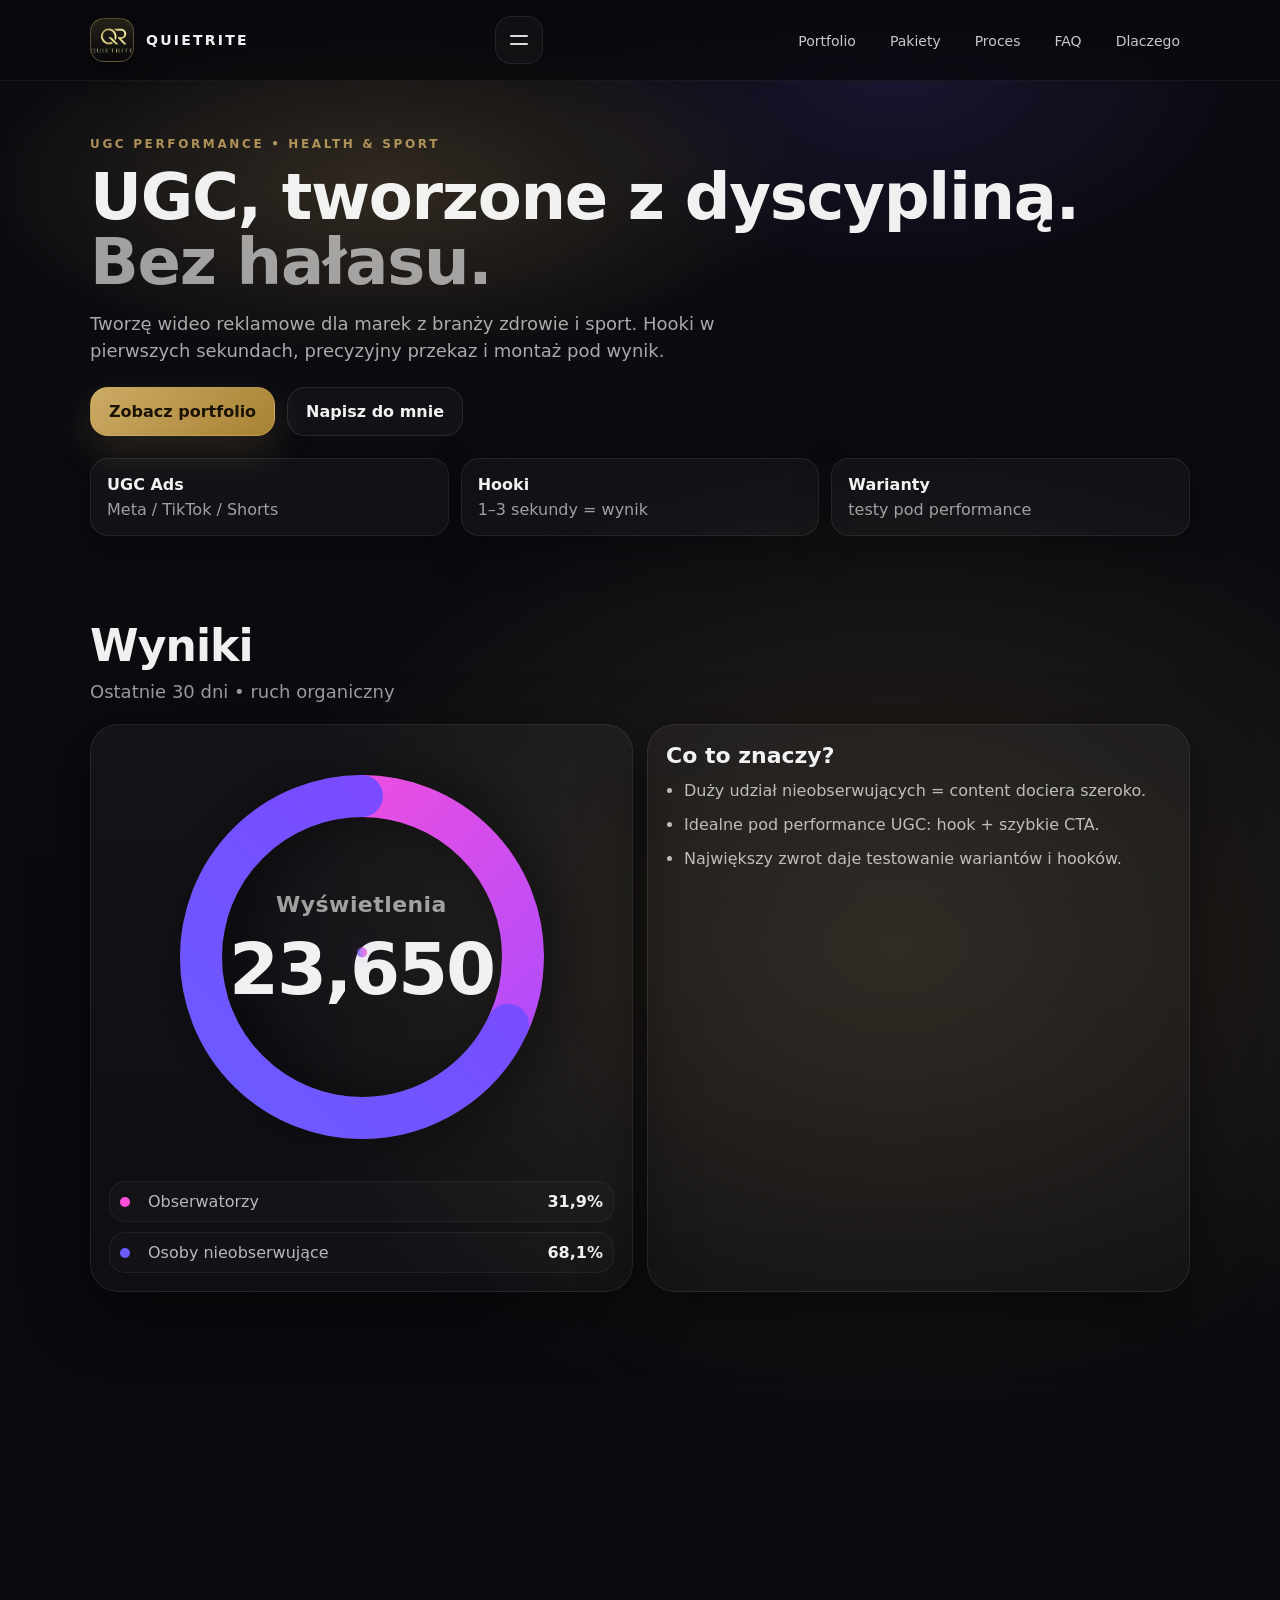
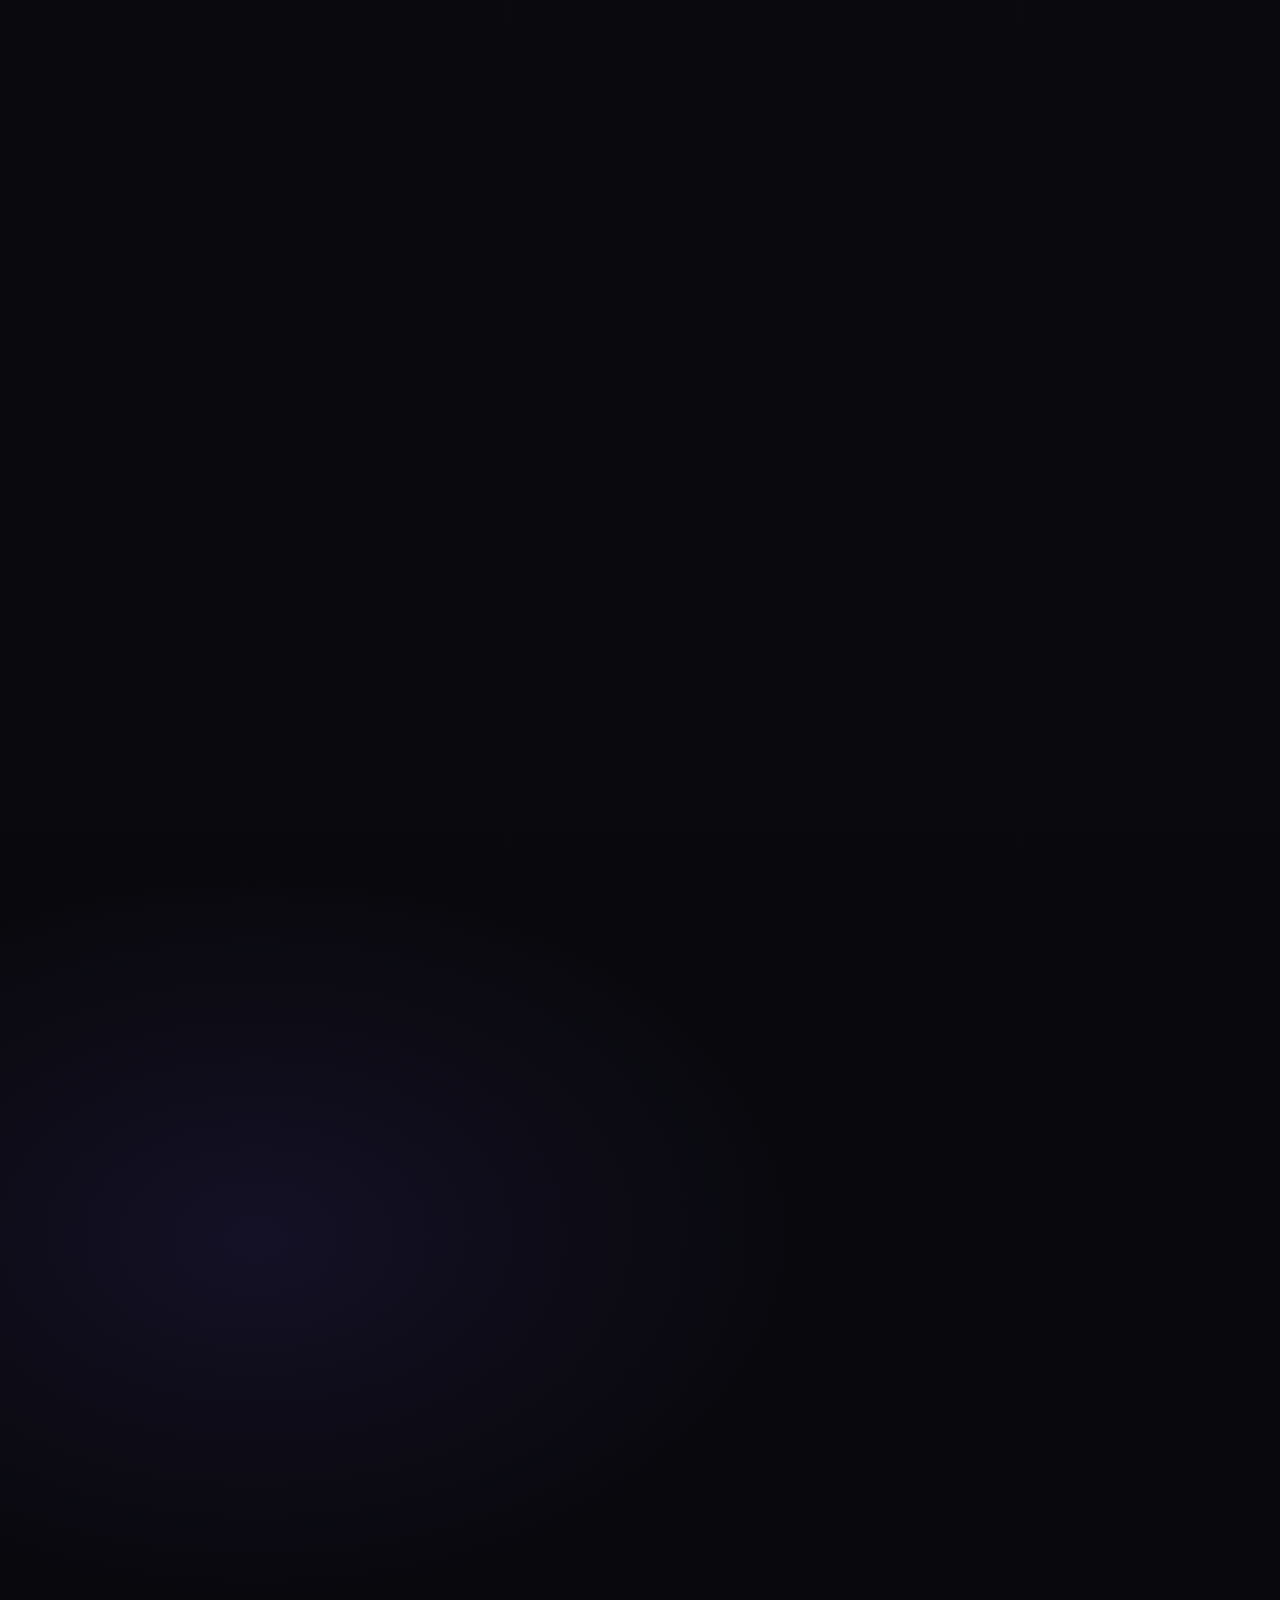
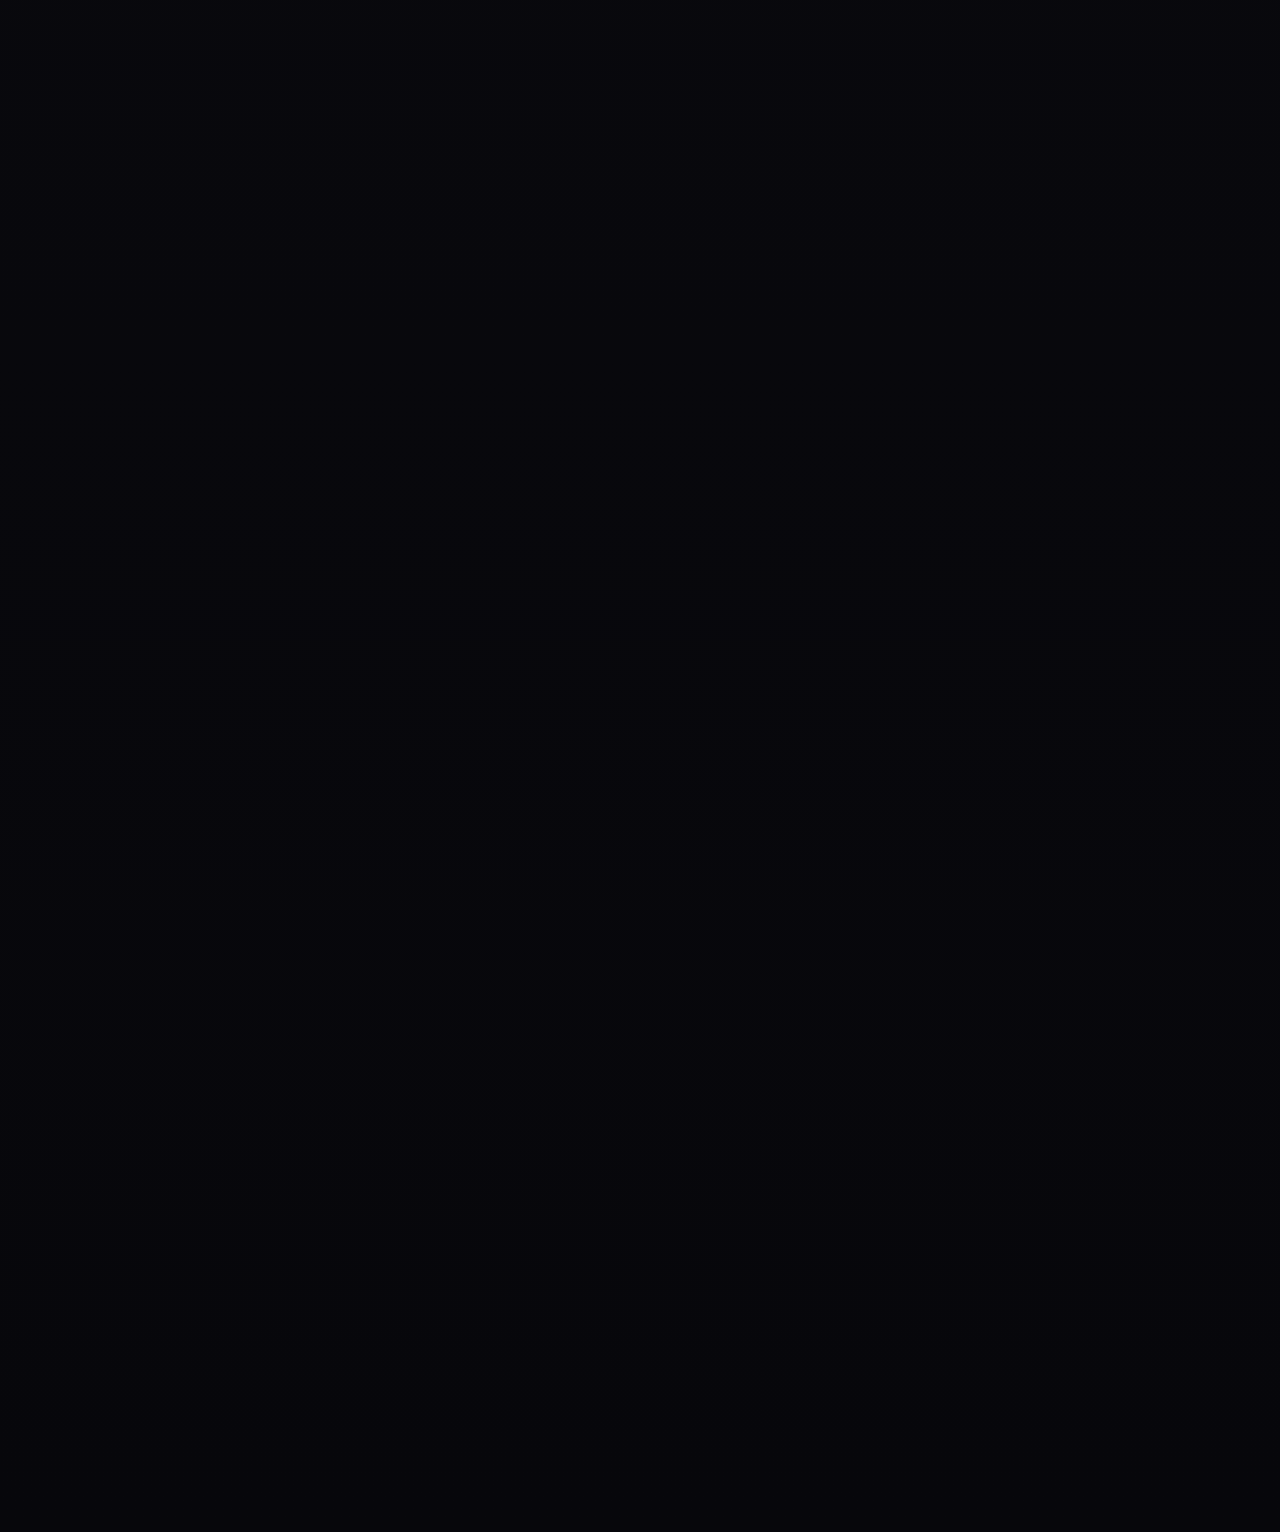
==== index.html @ 24d3080f "index.html" ====
<!doctype html>
<html lang="pl">
<head>
  <meta charset="utf-8" />

  <!-- CSP (meta) -->
  <meta http-equiv="Content-Security-Policy" content="default-src 'self'; base-uri 'self'; object-src 'none'; frame-ancestors 'none'; form-action 'self' https://formspree.io; img-src 'self' data:; style-src 'self'; script-src 'self' 'unsafe-inline'; font-src 'self'; connect-src 'self' https://formspree.io; manifest-src 'self'; upgrade-insecure-requests;">

  <meta name="referrer" content="strict-origin-when-cross-origin">
  <meta name="viewport" content="width=device-width, initial-scale=1, viewport-fit=cover" />
  <meta name="robots" content="index,follow,max-image-preview:large" />
  <meta name="color-scheme" content="dark light" />

  <title>Quietrite — UGC Ads dla marek Health &amp; Sport</title>
  <meta name="description" content="Tworzę skuteczne UGC dla marek health &amp; sport. Meta, TikTok, Shorts. Mocne hooki, testy wariantów i montaż pod performance.">
  <meta name="theme-color" content="#0B0B10" />

  <link rel="canonical" href="https://quietrite.pl/" />

  <!-- Icons -->
  <link rel="icon" href="favicon.ico" sizes="any" />
  <link rel="icon" type="image/png" sizes="32x32" href="favicon-32.png" />
  <link rel="icon" type="image/png" sizes="16x16" href="favicon-16.png" />
  <link rel="apple-touch-icon" href="apple-touch-icon.png" />

  <!-- PWA -->
  <link rel="manifest" href="manifest.webmanifest" />

  <!-- Open Graph / Social -->
  <meta property="og:site_name" content="QUIETRITE" />
  <meta property="og:type" content="website" />
  <meta property="og:url" content="https://quietrite.pl/" />
  <meta property="og:title" content="Quietrite — UGC Ads dla marek Health &amp; Sport" />
  <meta property="og:description" content="Tworzę skuteczne UGC dla marek health &amp; sport. Meta, TikTok, Shorts. Mocne hooki, testy wariantów i montaż pod performance." />
  <meta property="og:image" content="https://quietrite.pl/og-quietrite-1200x630.png" />
  <meta property="og:image:width" content="1200" />
  <meta property="og:image:height" content="630" />
  <meta property="og:locale" content="pl_PL" />
  <meta property="og:image:alt" content="Quietrite — UGC Ads dla marek Health & Sport" />

  <meta name="twitter:card" content="summary_large_image" />
  <meta name="twitter:title" content="Quietrite — UGC Ads dla marek Health &amp; Sport" />
  <meta name="twitter:description" content="Tworzę skuteczne UGC dla marek health &amp; sport. Meta, TikTok, Shorts. Mocne hooki, testy wariantów i montaż pod performance." />
  <meta name="twitter:image" content="https://quietrite.pl/og-quietrite-1200x630.png" />
  <meta name="twitter:image:alt" content="Quietrite — UGC Ads dla marek Health & Sport" />

  <!-- Perf -->
  <link rel="preload" href="styles.css?v=10" as="style">
  <link rel="preload" href="quietrite-logo.png" as="image" fetchpriority="high">
  <link rel="stylesheet" href="styles.css?v=10">
  <link rel="preload" href="script.js?v=10" as="script">
  <script src="script.js?v=10" defer></script>
</head>

<body>
  <a class="skip-link" href="#main">Przejdź do treści</a>

  <header class="header" id="top">
    <div class="container header__inner">
      <a class="brand" href="#top" aria-label="QUIETRITE - start">
        <span class="brand__badge" aria-hidden="true">
          <img class="brand__logo" src="quietrite-logo.png" alt="" width="44" height="44" fetchpriority="high" decoding="async" />
        </span>
        <span class="brand__name">QUIETRITE</span>
      </a>

      <button class="menu-toggle" id="menuToggle" type="button"
        aria-controls="siteNav" aria-expanded="false" aria-label="Otwórz menu">
        <span class="menu-toggle__lines" aria-hidden="true"></span>
      </button>

      <nav class="nav" id="siteNav" data-state="closed" aria-label="Nawigacja">
        <ul class="nav__list">
          <li><a class="nav__link" href="#portfolio">Portfolio</a></li>
          <li><a class="nav__link" href="#pakiety">Pakiety</a></li>
          <li><a class="nav__link" href="#proces">Proces</a></li>
          <li><a class="nav__link" href="#faq">FAQ</a></li>
          <li><a class="nav__link" href="#dlaczego">Dlaczego</a></li>
        </ul>
        <a class="btn btn--primary btn--nav" href="#wspolpraca">Współpraca</a>
      </nav>

      <div class="nav-overlay" id="navOverlay" hidden></div>
    </div>
  </header>

  <main id="main">
    <!-- HERO -->
    <section class="hero" id="hero">
      <div class="container hero__inner" data-reveal>
        <p class="eyebrow">UGC PERFORMANCE • HEALTH &amp; SPORT</p>

        <h1 class="hero__title">
          UGC, tworzone z dyscypliną.<br />
          <span class="hero__muted">Bez hałasu.</span>
        </h1>

        <p class="hero__lead">
          Tworzę wideo reklamowe dla marek z branży zdrowie i sport.
          Hooki w pierwszych sekundach, precyzyjny przekaz i montaż pod wynik.
        </p>

        <div class="hero__actions">
          <a class="btn btn--primary" href="#portfolio">Zobacz portfolio</a>
          <a class="btn btn--ghost" href="#wspolpraca">Napisz do mnie</a>
        </div>

        <div class="chips" aria-label="Skróty oferty">
          <div class="chip">
            <div class="chip__title">UGC Ads</div>
            <div class="chip__desc">Meta / TikTok / Shorts</div>
          </div>
          <div class="chip">
            <div class="chip__title">Hooki</div>
            <div class="chip__desc">1–3 sekundy = wynik</div>
          </div>
          <div class="chip">
            <div class="chip__title">Warianty</div>
            <div class="chip__desc">testy pod performance</div>
          </div>
        </div>
      </div>

      <div class="hero__glow" aria-hidden="true"></div>
    </section>

    <!-- WYNIKI -->
    <section class="section" id="wyniki">
      <div class="container" data-reveal>
        <h2 class="section__title">Wyniki</h2>
        <p class="section__subtitle">Ostatnie 30 dni • ruch organiczny</p>

        <div class="grid grid--2">
          <article class="card card--chart">
            <div class="donut" id="donut"
              data-views="23650"
              data-a="31.9"
              data-b="68.1"
              aria-label="Wykres wyświetleń">
              <svg class="donut__svg" viewBox="0 0 120 120" aria-hidden="true">
                <defs>
                  <linearGradient id="gradA" x1="0" y1="0" x2="1" y2="1">
                    <stop offset="0%" stop-color="#6A5CFF"/>
                    <stop offset="100%" stop-color="#7F45FF"/>
                  </linearGradient>
                  <linearGradient id="gradB" x1="1" y1="0" x2="0" y2="1">
                    <stop offset="0%" stop-color="#FF4FD8"/>
                    <stop offset="100%" stop-color="#A84CFF"/>
                  </linearGradient>
                </defs>

                <circle class="donut__track" cx="60" cy="60" r="46"></circle>
                <circle class="donut__seg donut__seg--a" cx="60" cy="60" r="46"></circle>
                <circle class="donut__seg donut__seg--b" cx="60" cy="60" r="46"></circle>
              </svg>

              <div class="donut__center">
                <div class="donut__label">Wyświetlenia</div>
                <div class="donut__value" id="donutValue">23,650</div>
              </div>

              <span class="donut__needle" aria-hidden="true"></span>
            </div>

            <div class="legend">
              <div class="legend__row">
                <span class="dot dot--a" aria-hidden="true"></span>
                <span class="legend__label">Obserwatorzy</span>
                <span class="legend__value">31,9%</span>
              </div>
              <div class="legend__row">
                <span class="dot dot--b" aria-hidden="true"></span>
                <span class="legend__label">Osoby nieobserwujące</span>
                <span class="legend__value">68,1%</span>
              </div>
            </div>
          </article>

          <article class="card">
            <h3 class="card__title">Co to znaczy?</h3>
            <ul class="bullets">
              <li>Duży udział nieobserwujących = content dociera szeroko.</li>
              <li>Idealne pod performance UGC: hook + szybkie CTA.</li>
              <li>Największy zwrot daje testowanie wariantów i hooków.</li>
            </ul>
          </article>
        </div>
      </div>
    </section>

    <!-- PORTFOLIO -->
    <section class="section" id="portfolio">
      <div class="container" data-reveal>
        <h2 class="section__title">Portfolio</h2>
        <p class="section__subtitle">Wybrane realizacje (pod wynik, nie pod “ładnie”).</p>

        <div class="grid grid--3">

          <!-- FILM 1 -->
          <a class="work work--video"
             href="diesel.mp4"
             data-video="diesel.mp4"
             aria-label="Otwórz wideo: Diesel — Performance UGC">
            <div class="work__thumb">
             <video class="work__video" data-src="diesel.mp4" muted loop playsinline preload="none"></video>
             <div class="work__play" aria-hidden="true">▶</div>
            </div>
            <div class="work__meta">
              <div class="work__title">Diesel — Performance UGC</div>
              <div class="work__desc">Dynamiczny showcase zegarka</div>
            </div>
          </a>

          <!-- FILM 2 -->
          <a class="work work--video"
             href="film-2.mp4"
             data-video="film-2.mp4"
             aria-label="Otwórz wideo: UGC Ads — Meta">
            <div class="work__thumb">
              <video class="work__video" data-src="film-2.mp4" muted loop playsinline preload="none"></video>
            </div>
            <div class="work__meta">
              <div class="work__title">UGC Ads — Meta</div>
              <div class="work__desc">Hook + montaż pod CTR</div>
            </div>
          </a>

          <!-- FILM 3 -->
          <a class="work work--video"
             href="film-3.mp4"
             data-video="film-3.mp4"
             aria-label="Otwórz wideo: UGC — TikTok">
            <div class="work__thumb">
              <video class="work__video" data-src="film-3.mp4" muted loop playsinline preload="none"></video>
            </div>
            <div class="work__meta">
              <div class="work__title">UGC — TikTok</div>
              <div class="work__desc">Tempo + napisy + cięcia</div>
            </div>
          </a>

        </div>

        <!-- MINI CASE (PRO) -->
        <div class="grid grid--2 u-mt">
          <article class="card">
            <h3 class="card__title">Mini case: dlaczego to działa</h3>
            <ul class="bullets">
              <li>Hook w 1–3 sekundy → mniej dropu na starcie.</li>
              <li>Warianty kreacji → szybkie testy A/B zamiast zgadywania.</li>
              <li>Montaż pod wynik → tempo, napisy, CTA, format 9:16.</li>
            </ul>
          </article>

          <article class="card">
            <h3 class="card__title">Następny krok</h3>
            <p class="muted">Wypełnij brief — wrócę z propozycją i terminami.</p>
            <div class="u-mt">
              <a class="btn btn--primary btn--full" href="#wspolpraca">Wyślij brief</a>
            </div>
          </article>
        </div>

      </div>
    </section>

    <!-- PAKIETY -->
    <section class="section" id="pakiety">
      <div class="container" data-reveal>
        <h2 class="section__title">Pakiety</h2>
        <p class="section__subtitle">Prosto, jasno, bez ukrytych kosztów.</p>

        <div class="pricing">
          <article class="price-card">
            <div class="price-card__top">
              <h3 class="price-card__name">BASIC</h3>
              <div class="price-card__price">1100 zł</div>
            </div>
            <ul class="price-card__list">
              <li>Scenariusz + hook</li>
              <li>Wideo 9:16 (20–40s)</li>
              <li>Napisy + montaż</li>
            </ul>
            <a class="btn btn--ghost btn--full" href="#wspolpraca">Wybieram BASIC</a>
          </article>

          <article class="price-card price-card--featured">
            <div class="badge">Najczęściej wybierany</div>
            <div class="price-card__top">
              <h3 class="price-card__name">PRO</h3>
              <div class="price-card__price">2500 zł</div>
            </div>
            <ul class="price-card__list">
              <li>3 scenariusze + hooki</li>
              <li>Wideo 9:16 (20–45s)</li>
              <li>Napisy + montaż</li>
              <li>Mini plan publikacji/ads</li>
            </ul>
            <a class="btn btn--primary btn--full" href="#wspolpraca">Wybieram PRO</a>
          </article>

          <article class="price-card">
            <div class="price-card__top">
              <h3 class="price-card__name">ELITE</h3>
              <div class="price-card__price">5000 zł</div>
            </div>
            <ul class="price-card__list">
              <li>6 wideo + test hooków</li>
              <li>Warianty pod A/B</li>
              <li>UGC pod Meta/TikTok Ads</li>
              <li>2 rundy poprawek</li>
              <li>Rekomendacje kreacji</li>
            </ul>
            <a class="btn btn--ghost btn--full" href="#wspolpraca">Wybieram ELITE</a>
          </article>
        </div>
      </div>
    </section>

    <!-- DLACZEGO JA -->
<section class="section" id="dlaczego">
  <div class="container" data-reveal>
    <h2 class="section__title">Dlaczego Quietrite</h2>
    <p class="section__subtitle">Kreacje, które robią wynik — nie tylko “ładnie wyglądają”.</p>

    <div class="grid grid--3">
      <article class="card">
        <h3 class="card__title">Hook-first</h3>
        <p class="muted">Pierwsze 1–3 sekundy projektuję pod zatrzymanie uwagi i klik.</p>
      </article>

      <article class="card">
        <h3 class="card__title">Warianty A/B</h3>
        <p class="muted">Tworzę kilka wersji hooków / CTA, żebyś testował, a nie zgadywał.</p>
      </article>

      <article class="card">
        <h3 class="card__title">Montaż pod performance</h3>
        <p class="muted">Tempo, napisy, rytm i framing pod Meta/TikTok/Shorts.</p>
      </article>

      <article class="card">
        <h3 class="card__title">Gotowe do Ads</h3>
        <p class="muted">Dostarczam formaty 9:16 + wersje pod różne placementy (jeśli potrzebujesz).</p>
      </article>

      <article class="card">
        <h3 class="card__title">Szybko i konkretnie</h3>
        <p class="muted">Proces bez chaosu: brief → scenariusz → nagranie → montaż → poprawki.</p>
      </article>

      <article class="card">
        <h3 class="card__title">Jasne zasady</h3>
        <p class="muted">Pakiety, terminy i zakres — prosto, bez ukrytych kosztów.</p>
      </article>
    </div>

    <div class="grid grid--2 u-mt">
      <article class="card">
        <h3 class="card__title">Co dostaniesz?</h3>
        <ul class="bullets">
          <li>Scenariusz + hook (lub kilka wariantów)</li>
          <li>Montaż + napisy + CTA</li>
          <li>Wersje pod format 9:16</li>
          <li>Pliki gotowe do publikacji / ads</li>
        </ul>
      </article>

      <article class="card">
        <h3 class="card__title">Chcesz wynik?</h3>
        <p class="muted">Wypełnij brief — wrócę z propozycją i terminami w odpowiedzi.</p>
        <div class="u-mt">
          <a class="btn btn--primary btn--full" href="#wspolpraca">Wyślij brief</a>
        </div>
        <div class="u-mt">
          <a class="btn btn--ghost btn--full" href="mailto:kontakt@quietrite.pl">Napisz maila</a>
        </div>
      </article>
    </div>
  </div>
</section>
    
    <!-- PROCES -->
    <section class="section" id="proces">
      <div class="container" data-reveal>
        <h2 class="section__title">Proces</h2>
        <p class="section__subtitle">Szybko, konkretnie, bez chaosu.</p>

        <div class="steps">
          <div class="step">
            <div class="step__n">01</div>
            <div class="step__t">Brief</div>
            <div class="step__d">Cel, oferta, widz, format i kanał.</div>
          </div>
          <div class="step">
            <div class="step__n">02</div>
            <div class="step__t">Scenariusz + hook</div>
            <div class="step__d">Hook w 1–3 sekundy + jasny przekaz.</div>
          </div>
          <div class="step">
            <div class="step__n">03</div>
            <div class="step__t">Nagranie</div>
            <div class="step__d">Wideo 9:16, dynamiczne ujęcia, branding.</div>
          </div>
          <div class="step">
            <div class="step__n">04</div>
            <div class="step__t">Montaż + napisy</div>
            <div class="step__d">Tempo, cuty, napisy, CTA i wersje.</div>
          </div>
        </div>
      </div>
    </section>

    <!-- FAQ -->
    <section class="section" id="faq">
      <div class="container" data-reveal>
        <h2 class="section__title">FAQ</h2>
        <p class="section__subtitle">Najczęstsze pytania.</p>

        <div class="faq">
          <details class="faq__item">
            <summary class="faq__q">Ile trwa realizacja?</summary>
            <div class="faq__a">Zwykle 3–7 dni roboczych w zależności od pakietu i liczby wariantów.</div>
          </details>
          <details class="faq__item">
            <summary class="faq__q">Czy robisz warianty pod A/B?</summary>
            <div class="faq__a">Tak — szczególnie w PRO/ELITE, bo testy hooków robią największą różnicę.</div>
          </details>
          <details class="faq__item">
            <summary class="faq__q">Czy mogę dostać poprawki?</summary>
            <div class="faq__a">Tak. W ELITE masz 2 rundy poprawek. W pozostałych — do ustalenia w briefie.</div>
          </details>
        </div>
      </div>
    </section>

    <!-- WSPÓŁPRACA / KONTAKT -->
    <section class="section" id="wspolpraca">
      <div class="container" data-reveal>
        <h2 class="section__title">Współpraca</h2>
        <p class="section__subtitle">Napisz — wrócę z propozycją i terminami.</p>

        <div class="grid grid--2">
          <div class="contact" aria-label="Szybki kontakt">
            <a class="contact__item" href="mailto:kontakt@quietrite.pl">
              <span class="contact__k">E-mail</span>
              <span class="contact__v">kontakt@quietrite.pl</span>
            </a>
            <a class="contact__item" href="https://instagram.com/quietrite" target="_blank" rel="noopener">
              <span class="contact__k">Instagram</span>
              <span class="contact__v">@quietrite</span>
            </a>
          </div>

          <form class="brief-form" id="briefForm" action="https://formspree.io/f/xdalywzz" method="POST">
            <input type="hidden" name="_subject" value="Nowy brief — quietrite.pl" />
            <label class="field">
              <span class="field__label">E-mail *</span>
              <input class="field__input" type="email" name="email" autocomplete="email" required />
            </label>

            <label class="field">
              <span class="field__label">Firma *</span>
              <input class="field__input" type="text" name="company" autocomplete="organization" required />
            </label>

            <label class="field">
              <span class="field__label">Cel kampanii *</span>
              <select class="field__input" name="goal" required>
                <option value="" selected disabled>Wybierz…</option>
                <option value="sprzedaz">Sprzedaż</option>
                <option value="leady">Leady</option>
                <option value="zasieg">Zasięg</option>
              </select>
            </label>

            <label class="field">
              <span class="field__label">Opis projektu *</span>
              <textarea class="field__input field__textarea" name="message" rows="6" required></textarea>
            </label>

            <input type="text" name="_gotcha" class="hp" tabindex="-1" autocomplete="off" />

            <button class="btn btn--primary btn--full" type="submit">Wyślij brief</button>

            <p id="formSuccess" hidden role="status" aria-live="polite">
              ✅ Brief został wysłany. Odezwę się wkrótce.
            </p>

            <p id="formError" hidden role="alert">
              ❌ Wystąpił błąd. Spróbuj ponownie.
            </p>

            <p class="form-note muted">Odpowiem na podany e-mail.</p>
          </form>
        </div>

        <footer class="footer">
          <div class="footer__line"></div>
          <div class="footer__bottom">
            <span>© <span id="year"></span> QUIETRITE</span>
            <a class="footer__link" href="#top">Do góry ↑</a>
          </div>
          <div class="footer-legal">
            <a href="/polityka-prywatnosci.html">Polityka prywatności</a> |
            <a href="/regulamin.html">Regulamin</a>
          </div>
        </footer>
      </div>
    </section>
  </main>

  <!-- VIDEO MODAL -->
  <div class="video-modal" id="videoModal" hidden aria-hidden="true">
    <div class="video-modal__backdrop" data-close></div>

    <div class="video-modal__panel" role="dialog" aria-modal="true" aria-label="Podgląd wideo" tabindex="-1">
      <button class="video-modal__close" type="button" aria-label="Zamknij" data-close>×</button>
      <video class="video-modal__video" id="videoModalVideo" controls playsinline></video>
    </div>
  </div>

  <!-- SCHEMA (JSON-LD) -->
  <script type="application/ld+json">
  {
    "@context":"https://schema.org",
    "@type":"Organization",
    "@id":"https://quietrite.pl/#organization",
    "name":"Quietrite",
    "alternateName":"Krystian Stępniak / Quietrite",
    "url":"https://quietrite.pl/",
    "email":"kontakt@quietrite.pl",
    "logo":"https://quietrite.pl/quietrite-logo.png",
    "image":"https://quietrite.pl/quietrite-logo.png"
  }
  </script>

  <script type="application/ld+json">
  {
    "@context":"https://schema.org",
    "@type":"WebSite",
    "@id":"https://quietrite.pl/#website",
    "url":"https://quietrite.pl/",
    "name":"Quietrite",
    "publisher":{"@id":"https://quietrite.pl/#organization"},
    "inLanguage":"pl-PL"
  }
  </script>
</body>
</html>
---- styles.css ----
:root{
  --bg:#0b0b10;
  --bg2:#07070b;
  --card: rgba(255,255,255,.04);
  --card2: rgba(255,255,255,.06);
  --stroke: rgba(255,255,255,.08);
  --text: rgba(255,255,255,.94);
  --muted: rgba(255,255,255,.64);
  --muted2: rgba(255,255,255,.52);

  --gold:#d7b46a;
  --gold2:#b99038;

  --shadow: 0 20px 60px rgba(0,0,0,.55);
  --blur: blur(14px);

  --radius: 22px;
  --radius2: 28px;

  --container: 1100px;

  --ease: cubic-bezier(.2,.8,.2,1);
}

*{box-sizing:border-box}
html{scroll-behavior:smooth}
body{
  margin:0;
  font-family: ui-sans-serif, system-ui, -apple-system, Segoe UI, Roboto, Helvetica, Arial, "Apple Color Emoji","Segoe UI Emoji";
  background:
    radial-gradient(1200px 900px at 70% 20%, rgba(215,180,106,.16), transparent 55%),
    radial-gradient(900px 600px at 20% 60%, rgba(120,85,255,.10), transparent 60%),
    linear-gradient(180deg, var(--bg), var(--bg2));
  color:var(--text);
  overflow-x:hidden;
}

img{max-width:100%; height:auto; display:block}
a{color:inherit; text-decoration:none}
button{font:inherit}

.container{
  width:min(var(--container), 92vw);
  margin-inline:auto;
}

.skip-link{
  position:absolute;
  left:-999px;
  top:12px;
  background:#fff;
  color:#000;
  padding:10px 12px;
  border-radius:10px;
  z-index:9999;
}
.skip-link:focus{left:12px}

/* HEADER */
.header{
  position:sticky;
  top:0;
  z-index:50;
  border-bottom:1px solid rgba(255,255,255,.06);
  background: rgba(10,10,14,.78);
  backdrop-filter: var(--blur);
  -webkit-backdrop-filter: var(--blur);
}

.header__inner{
  display:flex;
  align-items:center;
  justify-content:space-between;
  padding:16px 0;
  gap:12px;
}

.brand{
  display:flex;
  align-items:center;
  gap:12px;
  min-width:0;
}

.brand__badge{
  width:44px;
  height:44px;
  display:grid;
  place-items:center;
  border-radius:14px;
  border:1px solid rgba(215,180,106,.35);
  background: linear-gradient(180deg, rgba(215,180,106,.14), rgba(0,0,0,.10));
  box-shadow: 0 10px 30px rgba(0,0,0,.35);
  overflow:hidden;
}

.brand__logo{
  width:44px;
  height:44px;
  object-fit:cover;
}

.brand__name{
  letter-spacing:.16em;
  font-weight:700;
  font-size:14px;
  white-space:nowrap;
  overflow:hidden;
  text-overflow:ellipsis;
}

/* MENU TOGGLE */
.menu-toggle{
  width:48px;
  height:48px;
  border-radius:16px;
  border:1px solid rgba(255,255,255,.08);
  background: rgba(255,255,255,.03);
  color:var(--text);
  display:grid;
  place-items:center;
  cursor:pointer;
  position:relative;
  transition: transform 180ms var(--ease), background 180ms var(--ease), border-color 180ms var(--ease);
  -webkit-tap-highlight-color: transparent;
  touch-action: manipulation;
}
.menu-toggle:hover{transform: translateY(-1px); background: rgba(255,255,255,.05)}
.menu-toggle:active{transform: translateY(0px) scale(.98)}
.menu-toggle__lines{
  width:18px;
  height:12px;
  position:relative;
}
.menu-toggle__lines::before,
.menu-toggle__lines::after{
  content:"";
  position:absolute;
  left:0;
  right:0;
  height:2px;
  border-radius:2px;
  background: rgba(255,255,255,.86);
}
.menu-toggle__lines::before{top:1px}
.menu-toggle__lines::after{bottom:1px}

/* NAV */
.nav{
  display:flex;
  align-items:center;
  gap:18px;
}

.nav__list{
  list-style:none;
  padding:0;
  margin:0;
  display:flex;
  gap:14px;
}

.nav__link{
  font-size:14px;
  color:rgba(255,255,255,.78);
  padding:10px 10px;
  border-radius:12px;
  transition: background 180ms var(--ease), color 180ms var(--ease);
}
.nav__link:hover{
  background: rgba(255,255,255,.05);
  color:rgba(255,255,255,.95);
}

.btn{
  display:inline-flex;
  align-items:center;
  justify-content:center;
  gap:10px;
  border-radius:18px;
  padding:14px 18px;
  font-weight:700;
  border:1px solid rgba(255,255,255,.10);
  background: rgba(255,255,255,.02);
  transition: transform 180ms var(--ease), background 180ms var(--ease), border-color 180ms var(--ease), box-shadow 180ms var(--ease);
  cursor:pointer;
  -webkit-tap-highlight-color: transparent;
  touch-action: manipulation;
}

.btn--primary{
  background: linear-gradient(135deg, rgba(215,180,106,.95), rgba(185,144,56,.90));
  border-color: rgba(215,180,106,.35);
  color:#1b1406;
  box-shadow: 0 16px 40px rgba(215,180,106,.16);
}
.btn--primary:hover{transform: translateY(-1px)}
.btn--ghost{
  background: rgba(255,255,255,.03);
  border-color: rgba(255,255,255,.10);
}
.btn--ghost:hover{transform: translateY(-1px); background: rgba(255,255,255,.05)}
.btn--full{width:100%}
.btn--nav{display:none}

/* MOBILE NAV */
.nav-overlay{
  position:fixed;
  inset:0;
  background: rgba(0,0,0,.55);
  backdrop-filter: blur(10px);
  -webkit-backdrop-filter: blur(10px);
  z-index:49;
}

@media (max-width: 880px){
  .nav{
    position:fixed;
    top:74px;
    right:12px;
    left:12px;
    background: rgba(10,10,14,.90);
    border:1px solid rgba(255,255,255,.10);
    border-radius: 20px;
    padding:16px;
    flex-direction:column;
    align-items:stretch;
    transform: translateY(-10px);
    opacity:0;
    pointer-events:none;
    transition: opacity 200ms var(--ease), transform 200ms var(--ease);
    box-shadow: var(--shadow);
    z-index:50;
  }
  .nav[data-state="open"]{
    opacity:1;
    transform: translateY(0);
    pointer-events:auto;
  }
  .nav__list{
    flex-direction:column;
    gap:6px;
  }
  .nav__link{
    padding:12px 12px;
    background: rgba(255,255,255,.03);
    border:1px solid rgba(255,255,255,.06);
  }
  .btn--nav{display:inline-flex}
}

/* HERO */
.hero{
  padding:56px 0 30px;
  position:relative;
}

.hero__inner{
  position:relative;
  z-index:2;
}

.eyebrow{
  margin:0 0 14px;
  font-weight:800;
  letter-spacing:.22em;
  text-transform:uppercase;
  color: rgba(215,180,106,.78);
  font-size:12px;
}

.hero__title{
  margin:0 0 14px;
  font-size: clamp(38px, 7vw, 64px);
  line-height:1.02;
  letter-spacing:-.02em;
}
.hero__muted{color: rgba(255,255,255,.60)}

.hero__lead{
  margin:0 0 22px;
  color: rgba(255,255,255,.65);
  font-size: 18px;
  line-height:1.55;
  max-width: 60ch;
}

.hero__actions{
  display:flex;
  gap:12px;
  flex-wrap:wrap;
  margin-bottom:22px;
}

.chips{
  display:grid;
  grid-template-columns: repeat(3, minmax(0,1fr));
  gap:12px;
}
@media (max-width: 720px){
  .chips{grid-template-columns: 1fr}
}

.chip{
  padding:16px 16px;
  border-radius: 18px;
  border:1px solid rgba(255,255,255,.08);
  background: rgba(255,255,255,.03);
  box-shadow: 0 14px 40px rgba(0,0,0,.25);
}
.chip__title{font-weight:800; margin-bottom:6px}
.chip__desc{color: rgba(255,255,255,.60)}

.hero__glow{
  position:absolute;
  inset:-40px 0 auto 0;
  height:360px;
  background: radial-gradient(600px 260px at 30% 40%, rgba(215,180,106,.20), transparent 70%),
              radial-gradient(520px 300px at 70% 10%, rgba(120,85,255,.14), transparent 70%);
  filter: blur(12px);
  opacity:.95;
  pointer-events:none;
}

/* SECTION */
.section{
  padding:54px 0;
}
.section__title{
  margin:0;
  font-size: clamp(28px, 4.5vw, 44px);
  letter-spacing:-.02em;
}
.section__subtitle{
  margin:10px 0 22px;
  color: rgba(255,255,255,.60);
  font-size: 18px;
}

.grid{
  display:grid;
  gap:14px;
}
.grid--2{grid-template-columns: repeat(2, minmax(0,1fr))}
.grid--3{grid-template-columns: repeat(3, minmax(0,1fr))}
@media (max-width: 900px){
  .grid--2,.grid--3{grid-template-columns: 1fr}
}

/* Cards */
.card{
  border-radius: var(--radius2);
  border:1px solid rgba(255,255,255,.08);
  background: linear-gradient(180deg, rgba(255,255,255,.04), rgba(255,255,255,.02));
  box-shadow: var(--shadow);
  padding:18px;
}
.card--chart{padding:18px}
.card__title{margin:0 0 10px; font-size:22px}
.muted{color: rgba(255,255,255,.55); margin:8px 0 0}

.bullets{
  margin:0;
  padding-left:18px;
  color: rgba(255,255,255,.70);
  line-height:1.6;
}
.bullets li{margin:8px 0}

/* DONUT */
.donut{
  width: min(420px, 100%);
  aspect-ratio: 1 / 1;
  margin: 4px auto 14px;
  position:relative;
  display:grid;
  place-items:center;
  overflow: visible;
}

.donut__svg{
  width:100%;
  height:100%;
  transform: rotate(-90deg);
  filter: drop-shadow(0 16px 26px rgba(0,0,0,.45));
}

.donut__track{
  fill:none;
  stroke: rgba(255,255,255,.12);
  stroke-width: 12;
}

.donut__seg{
  fill:none;
  stroke-width: 12;
  stroke-linecap: round;
  stroke-dasharray: 0 999;
  stroke-dashoffset: 0;
  transition: stroke-dasharray 1200ms var(--ease), stroke-dashoffset 1200ms var(--ease);
}

.donut__seg--a{stroke: url(#gradB)}
.donut__seg--b{stroke: url(#gradA)}

.donut__center{
  position:absolute;
  inset:0;
  display:flex;
  flex-direction:column;
  align-items:center;
  justify-content:center;
  text-align:center;
  transform: translateY(-6px);
}

.donut__label{
  font-weight:800;
  color: rgba(255,255,255,.60);
  font-size: 22px;
  letter-spacing:.02em;
  margin-bottom: 10px;
}

.donut__value{
  font-weight:900;
  font-size: clamp(44px, 7vw, 72px);
  letter-spacing:-.03em;
}

.legend{
  display:grid;
  gap:10px;
  margin-top:6px;
}
.legend__row{
  display:grid;
  grid-template-columns: 18px 1fr auto;
  align-items:center;
  gap:10px;
  padding: 10px 10px;
  border-radius: 16px;
  background: rgba(255,255,255,.02);
  border:1px solid rgba(255,255,255,.06);
}
.legend__label{color: rgba(255,255,255,.70)}
.legend__value{font-weight:900}

.dot{ width:10px;height:10px;border-radius:999px; }
.dot--a{background: #FF4FD8}
.dot--b{background: #6A5CFF}

.donut__needle{
  position:absolute;
  width:10px;height:10px;
  border-radius:999px;
  background: linear-gradient(90deg, #6A5CFF, #FF4FD8);
  opacity:.75;
  filter: blur(.2px);
  box-shadow: 0 0 22px rgba(168,76,255,.45);
  top:50%;
  left:50%;
  transform-origin: 0 0;
  transform: translate(-50%,-50%) rotate(0deg) translate(0,-46%);
  animation: orbit 10s linear infinite;
  pointer-events:none;
}

@keyframes orbit{
  from{ transform: translate(-50%,-50%) rotate(0deg) translate(0,-46%); }
  to{ transform: translate(-50%,-50%) rotate(360deg) translate(0,-46%); }
}

/* PORTFOLIO CARDS */
.work{
  border-radius: var(--radius2);
  overflow:hidden;
  border:1px solid rgba(255,255,255,.08);
  background: rgba(255,255,255,.03);
  box-shadow: var(--shadow);
  transition: transform 180ms var(--ease), border-color 180ms var(--ease);
}
.work:hover{
  transform: translateY(-2px);
  border-color: rgba(255,255,255,.14);
}
@media (hover: none){
  .work:hover{transform:none}
}

.work__thumb{
  height: 160px;
  background:
    radial-gradient(600px 200px at 30% 10%, rgba(215,180,106,.20), transparent 55%),
    radial-gradient(400px 260px at 70% 70%, rgba(120,85,255,.18), transparent 65%),
    linear-gradient(180deg, rgba(255,255,255,.04), rgba(0,0,0,.06));
}
.work__meta{ padding:14px 14px 16px; }
.work__title{font-weight:900}
.work__desc{color: rgba(255,255,255,.60); margin-top:6px}

/* Portfolio video - idealny cover */
.work--video .work__thumb{
  position: relative;
  overflow: hidden;
  height: 200px;
}
.work--video .work__video{
  width: 100%;
  height: 100%;
  object-fit: cover;
  object-position: center;
  display: block;
  transform: translateZ(0);
}
@media (max-width: 768px){
  .work--video .work__thumb{ height: 260px; }
}

/* PRICING */
.pricing{
  display:grid;
  grid-template-columns: repeat(3, minmax(0,1fr));
  gap:14px;
}
@media (max-width: 980px){
  .pricing{grid-template-columns:1fr}
}

.price-card{
  border-radius: var(--radius2);
  border:1px solid rgba(255,255,255,.10);
  background: linear-gradient(180deg, rgba(255,255,255,.05), rgba(255,255,255,.02));
  box-shadow: var(--shadow);
  padding:18px;
  position:relative;
  transition: transform 180ms var(--ease), border-color 180ms var(--ease);
}
.price-card:hover{
  transform: translateY(-2px);
  border-color: rgba(255,255,255,.14);
}
@media (hover: none){
  .price-card:hover{transform:none}
}

.price-card__top{
  display:flex;
  align-items:baseline;
  justify-content:space-between;
  gap:12px;
  margin-bottom:10px;
}
.price-card__name{
  margin:0;
  letter-spacing:.18em;
  font-size:14px;
  color: rgba(215,180,106,.85);
}
.price-card__price{
  font-weight:900;
  font-size:22px;
}

.price-card__list{
  margin:0;
  padding-left:18px;
  color: rgba(255,255,255,.70);
  line-height:1.6;
}
.price-card__list li{margin:8px 0}

.price-card--featured{
  border-color: rgba(215,180,106,.22);
  background: radial-gradient(600px 280px at 30% 0%, rgba(215,180,106,.16), transparent 70%),
              linear-gradient(180deg, rgba(255,255,255,.05), rgba(255,255,255,.02));
}
.badge{
  position:absolute;
  top:14px;
  right:14px;
  font-size:12px;
  font-weight:900;
  padding:8px 10px;
  border-radius:999px;
  background: rgba(215,180,106,.14);
  border:1px solid rgba(215,180,106,.22);
  color: rgba(215,180,106,.95);
  max-width: calc(100% - 28px);
  white-space: nowrap;
  overflow: hidden;
  text-overflow: ellipsis;
}
/* Badge PRO fix */
.price-card--featured .price-card__top{ padding-top: 40px; }

.u-mt{margin-top:14px}

/* STEPS */
.steps{
  display:grid;
  grid-template-columns: repeat(4, minmax(0,1fr));
  gap:12px;
}
@media (max-width: 980px){
  .steps{grid-template-columns:1fr}
}
.step{
  border-radius: var(--radius2);
  border:1px solid rgba(255,255,255,.08);
  background: rgba(255,255,255,.03);
  padding:16px;
  box-shadow: 0 18px 50px rgba(0,0,0,.35);
}
.step__n{
  font-weight:900;
  color: rgba(215,180,106,.85);
  letter-spacing:.12em;
  margin-bottom:10px;
}
.step__t{font-weight:900; margin-bottom:8px}
.step__d{color: rgba(255,255,255,.62); line-height:1.55}

/* FAQ */
.faq{display:grid; gap:10px}
.faq__item{
  border-radius: 18px;
  border:1px solid rgba(255,255,255,.08);
  background: rgba(255,255,255,.03);
  padding: 10px 12px;
}
.faq__q{
  cursor:pointer;
  font-weight:900;
  list-style:none;
}
.faq__q::-webkit-details-marker{display:none}
.faq__a{color: rgba(255,255,255,.65); padding:10px 2px 2px; line-height:1.55}

/* CONTACT */
.contact{
  display:grid;
  gap:12px;
  max-width: 680px;
}
.contact__item{
  border-radius: 20px;
  border:1px solid rgba(255,255,255,.08);
  background: rgba(255,255,255,.03);
  padding: 14px 16px;
  display:flex;
  justify-content:space-between;
  align-items:center;
  gap:14px;
}
.contact__k{color: rgba(255,255,255,.55); font-weight:800}
.contact__v{font-weight:900}

/* FORM (PRO) */
input, select, textarea{ font: inherit; color: inherit; }

.brief-form{
  display: grid;
  gap: 14px;
  padding: 18px;
  margin-top: 14px;
  border-radius: var(--radius2);
  border: 1px solid rgba(255,255,255,.10);
  background: linear-gradient(180deg, rgba(255,255,255,.05), rgba(255,255,255,.02));
  box-shadow: var(--shadow);
  max-width: 720px;
}

@media (min-width: 860px){
  .brief-form{ grid-template-columns: 1fr 1fr; }
  .brief-form label.field:nth-of-type(3),
  .brief-form label.field:nth-of-type(4),
  .brief-form .hp,
  .brief-form button,
  .brief-form .form-note,
  .brief-form #formSuccess,
  .brief-form #formError{ grid-column: 1 / -1; }
}

.field{ display:grid; gap:8px; width:100%; }
.field__label{
  font-weight: 900;
  letter-spacing: .02em;
  color: rgba(255,255,255,.78);
  font-size: 14px;
}
.field__input{
  width: 100%;
  border-radius: 16px;
  border: 1px solid rgba(255,255,255,.12);
  background: rgba(255,255,255,.03);
  padding: 14px 14px;
  line-height: 1.2;
  transition: border-color 180ms var(--ease), background 180ms var(--ease), box-shadow 180ms var(--ease);
  -webkit-appearance: none;
  appearance: none;
}
.field__input::placeholder{ color: rgba(255,255,255,.42); }

select.field__input{
  padding-right: 44px;
  background-image:
    linear-gradient(45deg, transparent 50%, rgba(255,255,255,.70) 50%),
    linear-gradient(135deg, rgba(255,255,255,.70) 50%, transparent 50%),
    linear-gradient(to right, transparent, transparent);
  background-position:
    calc(100% - 18px) calc(50% - 2px),
    calc(100% - 12px) calc(50% - 2px),
    0 0;
  background-size: 6px 6px, 6px 6px, 100% 100%;
  background-repeat: no-repeat;
}

.field__textarea{ min-height: 150px; resize: vertical; }

.field__input:focus{
  outline: none;
  border-color: rgba(215,180,106,.55);
  background: rgba(255,255,255,.04);
  box-shadow: 0 0 0 4px rgba(215,180,106,.16);
}
.field__input:focus:invalid{
  border-color: rgba(255, 90, 90, .55);
  box-shadow: 0 0 0 4px rgba(255, 90, 90, .14);
}

.hp{
  position: absolute !important;
  left: -9999px !important;
  width: 1px !important;
  height: 1px !important;
  overflow: hidden !important;
}

#formSuccess,
#formError{
  margin: 0;
  padding: 12px 14px;
  border-radius: 16px;
  border: 1px solid rgba(255,255,255,.10);
  background: rgba(255,255,255,.03);
  color: rgba(255,255,255,.88);
}
#formSuccess{
  border-color: rgba(120, 255, 170, .25);
  background: rgba(120, 255, 170, .06);
}
#formError{
  border-color: rgba(255, 90, 90, .25);
  background: rgba(255, 90, 90, .06);
}

.form-note{ margin: 0; font-size: 14px; color: rgba(255,255,255,.58); }

/* FOOTER */
.footer{margin-top:26px}
.footer__line{
  height:1px;
  background: rgba(255,255,255,.08);
  margin-bottom:14px;
}
.footer__bottom{
  display:flex;
  justify-content:space-between;
  align-items:center;
  gap:12px;
  color: rgba(255,255,255,.55);
}
.footer__link{
  color: rgba(215,180,106,.85);
  font-weight:900;
}
.footer-legal{
  margin-top: 12px;
  display:flex;
  flex-wrap: wrap;
  gap:10px;
  color: rgba(255,255,255,.55);
}
.footer-legal a{
  color: rgba(255,255,255,.62);
  font-weight: 800;
}
.footer-legal a:hover{ color: rgba(215,180,106,.92); }

/* REVEAL */
[data-reveal]{
  opacity:0;
  transform: translateY(10px);
  transition: opacity 600ms var(--ease), transform 600ms var(--ease);
}
.is-visible{
  opacity:1 !important;
  transform: translateY(0) !important;
}

/* Reduced motion */
@media (prefers-reduced-motion: reduce){
  html{scroll-behavior:auto}
  .donut__needle{animation:none !important}
  [data-reveal]{transition:none !important}
  .donut__seg{transition:none !important}
}

/* Focus ring globalny */
:where(a, button, input, select, textarea, summary):focus-visible{
  outline: 2px solid rgba(215,180,106,.85);
  outline-offset: 3px;
  border-radius: 14px;
}

/* VIDEO MODAL */
.video-modal{
  position: fixed;
  inset: 0;
  z-index: 9999;
  display: grid;
  place-items: center;
}
.video-modal__backdrop{
  position: absolute;
  inset: 0;
  background: rgba(0,0,0,.62);
  backdrop-filter: blur(10px);
  -webkit-backdrop-filter: blur(10px);
}
.video-modal__panel{
  position: relative;
  width: min(980px, 92vw);
  max-height: min(82vh, 720px);
  border-radius: 22px;
  border: 1px solid rgba(255,255,255,.14);
  background: rgba(10,10,14,.72);
  box-shadow: 0 30px 90px rgba(0,0,0,.65);
  overflow: hidden;

  transform: translateY(10px) scale(.985);
  opacity: 0;
  animation: modalIn 220ms var(--ease) forwards;
}
.video-modal__video{
  width: 100%;
  height: 100%;
  display: block;
  background: #000;
  object-fit: contain;
}
.video-modal__close{
  position: absolute;
  top: 10px;
  right: 10px;
  width: 44px;
  height: 44px;
  border-radius: 14px;
  border: 1px solid rgba(255,255,255,.16);
  background: rgba(255,255,255,.06);
  color: rgba(255,255,255,.92);
  font-size: 26px;
  line-height: 1;
  display: grid;
  place-items: center;
  cursor: pointer;
  transition: transform 160ms var(--ease), background 160ms var(--ease), border-color 160ms var(--ease);
  -webkit-tap-highlight-color: transparent;
}
.video-modal__close:hover{
  transform: translateY(-1px);
  background: rgba(255,255,255,.10);
  border-color: rgba(255,255,255,.22);
}
.video-modal__close:active{
  transform: translateY(0px) scale(.98);
}
@keyframes modalIn{
  from{ opacity: 0; transform: translateY(12px) scale(.985); }
  to{ opacity: 1; transform: translateY(0) scale(1); }
}
@media (max-width: 720px){
  .video-modal__panel{
    width: 94vw;
    max-height: 84vh;
    border-radius: 20px;
  }
}
@supports(padding: max(0px)){
  .video-modal__panel{
    margin-top: max(0px, env(safe-area-inset-top));
    margin-bottom: max(0px, env(safe-area-inset-bottom));
  }
}
body.modal-open{ overflow: hidden; }

/* PRO polish */
body{
  text-rendering: optimizeLegibility;
  -webkit-font-smoothing: antialiased;
  -moz-osx-font-smoothing: grayscale;
}
@media (max-width: 720px){
  .section__subtitle{ font-size: 17px; }
  .hero__lead{ font-size: 17px; }
}
/* HARD FIX: ukrywanie elementów z atrybutem hidden (na wszelki wypadek) */
[hidden]{display:none !important;}
.video-modal[hidden]{display:none !important;}

/* PORTFOLIO PRO */

.work__thumb{ position: relative; }

.work__play{
  position:absolute;
  inset:auto 14px 14px 14px;
  height:44px;
  display:flex;
  align-items:center;
  justify-content:center;
  border-radius: 16px;
  border:1px solid rgba(255,255,255,.14);
  background: rgba(0,0,0,.38);
  backdrop-filter: blur(10px);
  -webkit-backdrop-filter: blur(10px);
  color: rgba(255,255,255,.92);
  font-weight: 900;
  letter-spacing:.02em;
  box-shadow: 0 14px 40px rgba(0,0,0,.45);
  opacity:.92;
  transition: transform 180ms var(--ease), opacity 180ms var(--ease), background 180ms var(--ease);
}

.work--video:hover .work__play{
  transform: translateY(-1px);
  opacity: 1;
  background: rgba(0,0,0,.44);
}

.work__tags{
  display:flex;
  flex-wrap: wrap;
  gap:8px;
  margin-top:10px;
}

.tag{
  font-size:12px;
  font-weight:900;
  padding:7px 10px;
  border-radius: 999px;
  border:1px solid rgba(255,255,255,.10);
  background: rgba(255,255,255,.03);
  color: rgba(255,255,255,.72);
}
---- styles.css ----
:root{
  --bg:#0b0b10;
  --bg2:#07070b;
  --card: rgba(255,255,255,.04);
  --card2: rgba(255,255,255,.06);
  --stroke: rgba(255,255,255,.08);
  --text: rgba(255,255,255,.94);
  --muted: rgba(255,255,255,.64);
  --muted2: rgba(255,255,255,.52);

  --gold:#d7b46a;
  --gold2:#b99038;

  --shadow: 0 20px 60px rgba(0,0,0,.55);
  --blur: blur(14px);

  --radius: 22px;
  --radius2: 28px;

  --container: 1100px;

  --ease: cubic-bezier(.2,.8,.2,1);
}

*{box-sizing:border-box}
html{scroll-behavior:smooth}
body{
  margin:0;
  font-family: ui-sans-serif, system-ui, -apple-system, Segoe UI, Roboto, Helvetica, Arial, "Apple Color Emoji","Segoe UI Emoji";
  background:
    radial-gradient(1200px 900px at 70% 20%, rgba(215,180,106,.16), transparent 55%),
    radial-gradient(900px 600px at 20% 60%, rgba(120,85,255,.10), transparent 60%),
    linear-gradient(180deg, var(--bg), var(--bg2));
  color:var(--text);
  overflow-x:hidden;
}

img{max-width:100%; height:auto; display:block}
a{color:inherit; text-decoration:none}
button{font:inherit}

.container{
  width:min(var(--container), 92vw);
  margin-inline:auto;
}

.skip-link{
  position:absolute;
  left:-999px;
  top:12px;
  background:#fff;
  color:#000;
  padding:10px 12px;
  border-radius:10px;
  z-index:9999;
}
.skip-link:focus{left:12px}

/* HEADER */
.header{
  position:sticky;
  top:0;
  z-index:50;
  border-bottom:1px solid rgba(255,255,255,.06);
  background: rgba(10,10,14,.78);
  backdrop-filter: var(--blur);
  -webkit-backdrop-filter: var(--blur);
}

.header__inner{
  display:flex;
  align-items:center;
  justify-content:space-between;
  padding:16px 0;
  gap:12px;
}

.brand{
  display:flex;
  align-items:center;
  gap:12px;
  min-width:0;
}

.brand__badge{
  width:44px;
  height:44px;
  display:grid;
  place-items:center;
  border-radius:14px;
  border:1px solid rgba(215,180,106,.35);
  background: linear-gradient(180deg, rgba(215,180,106,.14), rgba(0,0,0,.10));
  box-shadow: 0 10px 30px rgba(0,0,0,.35);
  overflow:hidden;
}

.brand__logo{
  width:44px;
  height:44px;
  object-fit:cover;
}

.brand__name{
  letter-spacing:.16em;
  font-weight:700;
  font-size:14px;
  white-space:nowrap;
  overflow:hidden;
  text-overflow:ellipsis;
}

/* MENU TOGGLE */
.menu-toggle{
  width:48px;
  height:48px;
  border-radius:16px;
  border:1px solid rgba(255,255,255,.08);
  background: rgba(255,255,255,.03);
  color:var(--text);
  display:grid;
  place-items:center;
  cursor:pointer;
  position:relative;
  transition: transform 180ms var(--ease), background 180ms var(--ease), border-color 180ms var(--ease);
  -webkit-tap-highlight-color: transparent;
  touch-action: manipulation;
}
.menu-toggle:hover{transform: translateY(-1px); background: rgba(255,255,255,.05)}
.menu-toggle:active{transform: translateY(0px) scale(.98)}
.menu-toggle__lines{
  width:18px;
  height:12px;
  position:relative;
}
.menu-toggle__lines::before,
.menu-toggle__lines::after{
  content:"";
  position:absolute;
  left:0;
  right:0;
  height:2px;
  border-radius:2px;
  background: rgba(255,255,255,.86);
}
.menu-toggle__lines::before{top:1px}
.menu-toggle__lines::after{bottom:1px}

/* NAV */
.nav{
  display:flex;
  align-items:center;
  gap:18px;
}

.nav__list{
  list-style:none;
  padding:0;
  margin:0;
  display:flex;
  gap:14px;
}

.nav__link{
  font-size:14px;
  color:rgba(255,255,255,.78);
  padding:10px 10px;
  border-radius:12px;
  transition: background 180ms var(--ease), color 180ms var(--ease);
}
.nav__link:hover{
  background: rgba(255,255,255,.05);
  color:rgba(255,255,255,.95);
}

.btn{
  display:inline-flex;
  align-items:center;
  justify-content:center;
  gap:10px;
  border-radius:18px;
  padding:14px 18px;
  font-weight:700;
  border:1px solid rgba(255,255,255,.10);
  background: rgba(255,255,255,.02);
  transition: transform 180ms var(--ease), background 180ms var(--ease), border-color 180ms var(--ease), box-shadow 180ms var(--ease);
  cursor:pointer;
  -webkit-tap-highlight-color: transparent;
  touch-action: manipulation;
}

.btn--primary{
  background: linear-gradient(135deg, rgba(215,180,106,.95), rgba(185,144,56,.90));
  border-color: rgba(215,180,106,.35);
  color:#1b1406;
  box-shadow: 0 16px 40px rgba(215,180,106,.16);
}
.btn--primary:hover{transform: translateY(-1px)}
.btn--ghost{
  background: rgba(255,255,255,.03);
  border-color: rgba(255,255,255,.10);
}
.btn--ghost:hover{transform: translateY(-1px); background: rgba(255,255,255,.05)}
.btn--full{width:100%}
.btn--nav{display:none}

/* MOBILE NAV */
.nav-overlay{
  position:fixed;
  inset:0;
  background: rgba(0,0,0,.55);
  backdrop-filter: blur(10px);
  -webkit-backdrop-filter: blur(10px);
  z-index:49;
}

@media (max-width: 880px){
  .nav{
    position:fixed;
    top:74px;
    right:12px;
    left:12px;
    background: rgba(10,10,14,.90);
    border:1px solid rgba(255,255,255,.10);
    border-radius: 20px;
    padding:16px;
    flex-direction:column;
    align-items:stretch;
    transform: translateY(-10px);
    opacity:0;
    pointer-events:none;
    transition: opacity 200ms var(--ease), transform 200ms var(--ease);
    box-shadow: var(--shadow);
    z-index:50;
  }
  .nav[data-state="open"]{
    opacity:1;
    transform: translateY(0);
    pointer-events:auto;
  }
  .nav__list{
    flex-direction:column;
    gap:6px;
  }
  .nav__link{
    padding:12px 12px;
    background: rgba(255,255,255,.03);
    border:1px solid rgba(255,255,255,.06);
  }
  .btn--nav{display:inline-flex}
}

/* HERO */
.hero{
  padding:56px 0 30px;
  position:relative;
}

.hero__inner{
  position:relative;
  z-index:2;
}

.eyebrow{
  margin:0 0 14px;
  font-weight:800;
  letter-spacing:.22em;
  text-transform:uppercase;
  color: rgba(215,180,106,.78);
  font-size:12px;
}

.hero__title{
  margin:0 0 14px;
  font-size: clamp(38px, 7vw, 64px);
  line-height:1.02;
  letter-spacing:-.02em;
}
.hero__muted{color: rgba(255,255,255,.60)}

.hero__lead{
  margin:0 0 22px;
  color: rgba(255,255,255,.65);
  font-size: 18px;
  line-height:1.55;
  max-width: 60ch;
}

.hero__actions{
  display:flex;
  gap:12px;
  flex-wrap:wrap;
  margin-bottom:22px;
}

.chips{
  display:grid;
  grid-template-columns: repeat(3, minmax(0,1fr));
  gap:12px;
}
@media (max-width: 720px){
  .chips{grid-template-columns: 1fr}
}

.chip{
  padding:16px 16px;
  border-radius: 18px;
  border:1px solid rgba(255,255,255,.08);
  background: rgba(255,255,255,.03);
  box-shadow: 0 14px 40px rgba(0,0,0,.25);
}
.chip__title{font-weight:800; margin-bottom:6px}
.chip__desc{color: rgba(255,255,255,.60)}

.hero__glow{
  position:absolute;
  inset:-40px 0 auto 0;
  height:360px;
  background: radial-gradient(600px 260px at 30% 40%, rgba(215,180,106,.20), transparent 70%),
              radial-gradient(520px 300px at 70% 10%, rgba(120,85,255,.14), transparent 70%);
  filter: blur(12px);
  opacity:.95;
  pointer-events:none;
}

/* SECTION */
.section{
  padding:54px 0;
}
.section__title{
  margin:0;
  font-size: clamp(28px, 4.5vw, 44px);
  letter-spacing:-.02em;
}
.section__subtitle{
  margin:10px 0 22px;
  color: rgba(255,255,255,.60);
  font-size: 18px;
}

.grid{
  display:grid;
  gap:14px;
}
.grid--2{grid-template-columns: repeat(2, minmax(0,1fr))}
.grid--3{grid-template-columns: repeat(3, minmax(0,1fr))}
@media (max-width: 900px){
  .grid--2,.grid--3{grid-template-columns: 1fr}
}

/* Cards */
.card{
  border-radius: var(--radius2);
  border:1px solid rgba(255,255,255,.08);
  background: linear-gradient(180deg, rgba(255,255,255,.04), rgba(255,255,255,.02));
  box-shadow: var(--shadow);
  padding:18px;
}
.card--chart{padding:18px}
.card__title{margin:0 0 10px; font-size:22px}
.muted{color: rgba(255,255,255,.55); margin:8px 0 0}

.bullets{
  margin:0;
  padding-left:18px;
  color: rgba(255,255,255,.70);
  line-height:1.6;
}
.bullets li{margin:8px 0}

/* DONUT */
.donut{
  width: min(420px, 100%);
  aspect-ratio: 1 / 1;
  margin: 4px auto 14px;
  position:relative;
  display:grid;
  place-items:center;
  overflow: visible;
}

.donut__svg{
  width:100%;
  height:100%;
  transform: rotate(-90deg);
  filter: drop-shadow(0 16px 26px rgba(0,0,0,.45));
}

.donut__track{
  fill:none;
  stroke: rgba(255,255,255,.12);
  stroke-width: 12;
}

.donut__seg{
  fill:none;
  stroke-width: 12;
  stroke-linecap: round;
  stroke-dasharray: 0 999;
  stroke-dashoffset: 0;
  transition: stroke-dasharray 1200ms var(--ease), stroke-dashoffset 1200ms var(--ease);
}

.donut__seg--a{stroke: url(#gradB)}
.donut__seg--b{stroke: url(#gradA)}

.donut__center{
  position:absolute;
  inset:0;
  display:flex;
  flex-direction:column;
  align-items:center;
  justify-content:center;
  text-align:center;
  transform: translateY(-6px);
}

.donut__label{
  font-weight:800;
  color: rgba(255,255,255,.60);
  font-size: 22px;
  letter-spacing:.02em;
  margin-bottom: 10px;
}

.donut__value{
  font-weight:900;
  font-size: clamp(44px, 7vw, 72px);
  letter-spacing:-.03em;
}

.legend{
  display:grid;
  gap:10px;
  margin-top:6px;
}
.legend__row{
  display:grid;
  grid-template-columns: 18px 1fr auto;
  align-items:center;
  gap:10px;
  padding: 10px 10px;
  border-radius: 16px;
  background: rgba(255,255,255,.02);
  border:1px solid rgba(255,255,255,.06);
}
.legend__label{color: rgba(255,255,255,.70)}
.legend__value{font-weight:900}

.dot{ width:10px;height:10px;border-radius:999px; }
.dot--a{background: #FF4FD8}
.dot--b{background: #6A5CFF}

.donut__needle{
  position:absolute;
  width:10px;height:10px;
  border-radius:999px;
  background: linear-gradient(90deg, #6A5CFF, #FF4FD8);
  opacity:.75;
  filter: blur(.2px);
  box-shadow: 0 0 22px rgba(168,76,255,.45);
  top:50%;
  left:50%;
  transform-origin: 0 0;
  transform: translate(-50%,-50%) rotate(0deg) translate(0,-46%);
  animation: orbit 10s linear infinite;
  pointer-events:none;
}

@keyframes orbit{
  from{ transform: translate(-50%,-50%) rotate(0deg) translate(0,-46%); }
  to{ transform: translate(-50%,-50%) rotate(360deg) translate(0,-46%); }
}

/* PORTFOLIO CARDS */
.work{
  border-radius: var(--radius2);
  overflow:hidden;
  border:1px solid rgba(255,255,255,.08);
  background: rgba(255,255,255,.03);
  box-shadow: var(--shadow);
  transition: transform 180ms var(--ease), border-color 180ms var(--ease);
}
.work:hover{
  transform: translateY(-2px);
  border-color: rgba(255,255,255,.14);
}
@media (hover: none){
  .work:hover{transform:none}
}

.work__thumb{
  height: 160px;
  background:
    radial-gradient(600px 200px at 30% 10%, rgba(215,180,106,.20), transparent 55%),
    radial-gradient(400px 260px at 70% 70%, rgba(120,85,255,.18), transparent 65%),
    linear-gradient(180deg, rgba(255,255,255,.04), rgba(0,0,0,.06));
}
.work__meta{ padding:14px 14px 16px; }
.work__title{font-weight:900}
.work__desc{color: rgba(255,255,255,.60); margin-top:6px}

/* Portfolio video - idealny cover */
.work--video .work__thumb{
  position: relative;
  overflow: hidden;
  height: 200px;
}
.work--video .work__video{
  width: 100%;
  height: 100%;
  object-fit: cover;
  object-position: center;
  display: block;
  transform: translateZ(0);
}
@media (max-width: 768px){
  .work--video .work__thumb{ height: 260px; }
}

/* PRICING */
.pricing{
  display:grid;
  grid-template-columns: repeat(3, minmax(0,1fr));
  gap:14px;
}
@media (max-width: 980px){
  .pricing{grid-template-columns:1fr}
}

.price-card{
  border-radius: var(--radius2);
  border:1px solid rgba(255,255,255,.10);
  background: linear-gradient(180deg, rgba(255,255,255,.05), rgba(255,255,255,.02));
  box-shadow: var(--shadow);
  padding:18px;
  position:relative;
  transition: transform 180ms var(--ease), border-color 180ms var(--ease);
}
.price-card:hover{
  transform: translateY(-2px);
  border-color: rgba(255,255,255,.14);
}
@media (hover: none){
  .price-card:hover{transform:none}
}

.price-card__top{
  display:flex;
  align-items:baseline;
  justify-content:space-between;
  gap:12px;
  margin-bottom:10px;
}
.price-card__name{
  margin:0;
  letter-spacing:.18em;
  font-size:14px;
  color: rgba(215,180,106,.85);
}
.price-card__price{
  font-weight:900;
  font-size:22px;
}

.price-card__list{
  margin:0;
  padding-left:18px;
  color: rgba(255,255,255,.70);
  line-height:1.6;
}
.price-card__list li{margin:8px 0}

.price-card--featured{
  border-color: rgba(215,180,106,.22);
  background: radial-gradient(600px 280px at 30% 0%, rgba(215,180,106,.16), transparent 70%),
              linear-gradient(180deg, rgba(255,255,255,.05), rgba(255,255,255,.02));
}
.badge{
  position:absolute;
  top:14px;
  right:14px;
  font-size:12px;
  font-weight:900;
  padding:8px 10px;
  border-radius:999px;
  background: rgba(215,180,106,.14);
  border:1px solid rgba(215,180,106,.22);
  color: rgba(215,180,106,.95);
  max-width: calc(100% - 28px);
  white-space: nowrap;
  overflow: hidden;
  text-overflow: ellipsis;
}
/* Badge PRO fix */
.price-card--featured .price-card__top{ padding-top: 40px; }

.u-mt{margin-top:14px}

/* STEPS */
.steps{
  display:grid;
  grid-template-columns: repeat(4, minmax(0,1fr));
  gap:12px;
}
@media (max-width: 980px){
  .steps{grid-template-columns:1fr}
}
.step{
  border-radius: var(--radius2);
  border:1px solid rgba(255,255,255,.08);
  background: rgba(255,255,255,.03);
  padding:16px;
  box-shadow: 0 18px 50px rgba(0,0,0,.35);
}
.step__n{
  font-weight:900;
  color: rgba(215,180,106,.85);
  letter-spacing:.12em;
  margin-bottom:10px;
}
.step__t{font-weight:900; margin-bottom:8px}
.step__d{color: rgba(255,255,255,.62); line-height:1.55}

/* FAQ */
.faq{display:grid; gap:10px}
.faq__item{
  border-radius: 18px;
  border:1px solid rgba(255,255,255,.08);
  background: rgba(255,255,255,.03);
  padding: 10px 12px;
}
.faq__q{
  cursor:pointer;
  font-weight:900;
  list-style:none;
}
.faq__q::-webkit-details-marker{display:none}
.faq__a{color: rgba(255,255,255,.65); padding:10px 2px 2px; line-height:1.55}

/* CONTACT */
.contact{
  display:grid;
  gap:12px;
  max-width: 680px;
}
.contact__item{
  border-radius: 20px;
  border:1px solid rgba(255,255,255,.08);
  background: rgba(255,255,255,.03);
  padding: 14px 16px;
  display:flex;
  justify-content:space-between;
  align-items:center;
  gap:14px;
}
.contact__k{color: rgba(255,255,255,.55); font-weight:800}
.contact__v{font-weight:900}

/* FORM (PRO) */
input, select, textarea{ font: inherit; color: inherit; }

.brief-form{
  display: grid;
  gap: 14px;
  padding: 18px;
  margin-top: 14px;
  border-radius: var(--radius2);
  border: 1px solid rgba(255,255,255,.10);
  background: linear-gradient(180deg, rgba(255,255,255,.05), rgba(255,255,255,.02));
  box-shadow: var(--shadow);
  max-width: 720px;
}

@media (min-width: 860px){
  .brief-form{ grid-template-columns: 1fr 1fr; }
  .brief-form label.field:nth-of-type(3),
  .brief-form label.field:nth-of-type(4),
  .brief-form .hp,
  .brief-form button,
  .brief-form .form-note,
  .brief-form #formSuccess,
  .brief-form #formError{ grid-column: 1 / -1; }
}

.field{ display:grid; gap:8px; width:100%; }
.field__label{
  font-weight: 900;
  letter-spacing: .02em;
  color: rgba(255,255,255,.78);
  font-size: 14px;
}
.field__input{
  width: 100%;
  border-radius: 16px;
  border: 1px solid rgba(255,255,255,.12);
  background: rgba(255,255,255,.03);
  padding: 14px 14px;
  line-height: 1.2;
  transition: border-color 180ms var(--ease), background 180ms var(--ease), box-shadow 180ms var(--ease);
  -webkit-appearance: none;
  appearance: none;
}
.field__input::placeholder{ color: rgba(255,255,255,.42); }

select.field__input{
  padding-right: 44px;
  background-image:
    linear-gradient(45deg, transparent 50%, rgba(255,255,255,.70) 50%),
    linear-gradient(135deg, rgba(255,255,255,.70) 50%, transparent 50%),
    linear-gradient(to right, transparent, transparent);
  background-position:
    calc(100% - 18px) calc(50% - 2px),
    calc(100% - 12px) calc(50% - 2px),
    0 0;
  background-size: 6px 6px, 6px 6px, 100% 100%;
  background-repeat: no-repeat;
}

.field__textarea{ min-height: 150px; resize: vertical; }

.field__input:focus{
  outline: none;
  border-color: rgba(215,180,106,.55);
  background: rgba(255,255,255,.04);
  box-shadow: 0 0 0 4px rgba(215,180,106,.16);
}
.field__input:focus:invalid{
  border-color: rgba(255, 90, 90, .55);
  box-shadow: 0 0 0 4px rgba(255, 90, 90, .14);
}

.hp{
  position: absolute !important;
  left: -9999px !important;
  width: 1px !important;
  height: 1px !important;
  overflow: hidden !important;
}

#formSuccess,
#formError{
  margin: 0;
  padding: 12px 14px;
  border-radius: 16px;
  border: 1px solid rgba(255,255,255,.10);
  background: rgba(255,255,255,.03);
  color: rgba(255,255,255,.88);
}
#formSuccess{
  border-color: rgba(120, 255, 170, .25);
  background: rgba(120, 255, 170, .06);
}
#formError{
  border-color: rgba(255, 90, 90, .25);
  background: rgba(255, 90, 90, .06);
}

.form-note{ margin: 0; font-size: 14px; color: rgba(255,255,255,.58); }

/* FOOTER */
.footer{margin-top:26px}
.footer__line{
  height:1px;
  background: rgba(255,255,255,.08);
  margin-bottom:14px;
}
.footer__bottom{
  display:flex;
  justify-content:space-between;
  align-items:center;
  gap:12px;
  color: rgba(255,255,255,.55);
}
.footer__link{
  color: rgba(215,180,106,.85);
  font-weight:900;
}
.footer-legal{
  margin-top: 12px;
  display:flex;
  flex-wrap: wrap;
  gap:10px;
  color: rgba(255,255,255,.55);
}
.footer-legal a{
  color: rgba(255,255,255,.62);
  font-weight: 800;
}
.footer-legal a:hover{ color: rgba(215,180,106,.92); }

/* REVEAL */
[data-reveal]{
  opacity:0;
  transform: translateY(10px);
  transition: opacity 600ms var(--ease), transform 600ms var(--ease);
}
.is-visible{
  opacity:1 !important;
  transform: translateY(0) !important;
}

/* Reduced motion */
@media (prefers-reduced-motion: reduce){
  html{scroll-behavior:auto}
  .donut__needle{animation:none !important}
  [data-reveal]{transition:none !important}
  .donut__seg{transition:none !important}
}

/* Focus ring globalny */
:where(a, button, input, select, textarea, summary):focus-visible{
  outline: 2px solid rgba(215,180,106,.85);
  outline-offset: 3px;
  border-radius: 14px;
}

/* VIDEO MODAL */
.video-modal{
  position: fixed;
  inset: 0;
  z-index: 9999;
  display: grid;
  place-items: center;
}
.video-modal__backdrop{
  position: absolute;
  inset: 0;
  background: rgba(0,0,0,.62);
  backdrop-filter: blur(10px);
  -webkit-backdrop-filter: blur(10px);
}
.video-modal__panel{
  position: relative;
  width: min(980px, 92vw);
  max-height: min(82vh, 720px);
  border-radius: 22px;
  border: 1px solid rgba(255,255,255,.14);
  background: rgba(10,10,14,.72);
  box-shadow: 0 30px 90px rgba(0,0,0,.65);
  overflow: hidden;

  transform: translateY(10px) scale(.985);
  opacity: 0;
  animation: modalIn 220ms var(--ease) forwards;
}
.video-modal__video{
  width: 100%;
  height: 100%;
  display: block;
  background: #000;
  object-fit: contain;
}
.video-modal__close{
  position: absolute;
  top: 10px;
  right: 10px;
  width: 44px;
  height: 44px;
  border-radius: 14px;
  border: 1px solid rgba(255,255,255,.16);
  background: rgba(255,255,255,.06);
  color: rgba(255,255,255,.92);
  font-size: 26px;
  line-height: 1;
  display: grid;
  place-items: center;
  cursor: pointer;
  transition: transform 160ms var(--ease), background 160ms var(--ease), border-color 160ms var(--ease);
  -webkit-tap-highlight-color: transparent;
}
.video-modal__close:hover{
  transform: translateY(-1px);
  background: rgba(255,255,255,.10);
  border-color: rgba(255,255,255,.22);
}
.video-modal__close:active{
  transform: translateY(0px) scale(.98);
}
@keyframes modalIn{
  from{ opacity: 0; transform: translateY(12px) scale(.985); }
  to{ opacity: 1; transform: translateY(0) scale(1); }
}
@media (max-width: 720px){
  .video-modal__panel{
    width: 94vw;
    max-height: 84vh;
    border-radius: 20px;
  }
}
@supports(padding: max(0px)){
  .video-modal__panel{
    margin-top: max(0px, env(safe-area-inset-top));
    margin-bottom: max(0px, env(safe-area-inset-bottom));
  }
}
body.modal-open{ overflow: hidden; }

/* PRO polish */
body{
  text-rendering: optimizeLegibility;
  -webkit-font-smoothing: antialiased;
  -moz-osx-font-smoothing: grayscale;
}
@media (max-width: 720px){
  .section__subtitle{ font-size: 17px; }
  .hero__lead{ font-size: 17px; }
}
/* HARD FIX: ukrywanie elementów z atrybutem hidden (na wszelki wypadek) */
[hidden]{display:none !important;}
.video-modal[hidden]{display:none !important;}

/* PORTFOLIO PRO */

.work__thumb{ position: relative; }

.work__play{
  position:absolute;
  inset:auto 14px 14px 14px;
  height:44px;
  display:flex;
  align-items:center;
  justify-content:center;
  border-radius: 16px;
  border:1px solid rgba(255,255,255,.14);
  background: rgba(0,0,0,.38);
  backdrop-filter: blur(10px);
  -webkit-backdrop-filter: blur(10px);
  color: rgba(255,255,255,.92);
  font-weight: 900;
  letter-spacing:.02em;
  box-shadow: 0 14px 40px rgba(0,0,0,.45);
  opacity:.92;
  transition: transform 180ms var(--ease), opacity 180ms var(--ease), background 180ms var(--ease);
}

.work--video:hover .work__play{
  transform: translateY(-1px);
  opacity: 1;
  background: rgba(0,0,0,.44);
}

.work__tags{
  display:flex;
  flex-wrap: wrap;
  gap:8px;
  margin-top:10px;
}

.tag{
  font-size:12px;
  font-weight:900;
  padding:7px 10px;
  border-radius: 999px;
  border:1px solid rgba(255,255,255,.10);
  background: rgba(255,255,255,.03);
  color: rgba(255,255,255,.72);
}
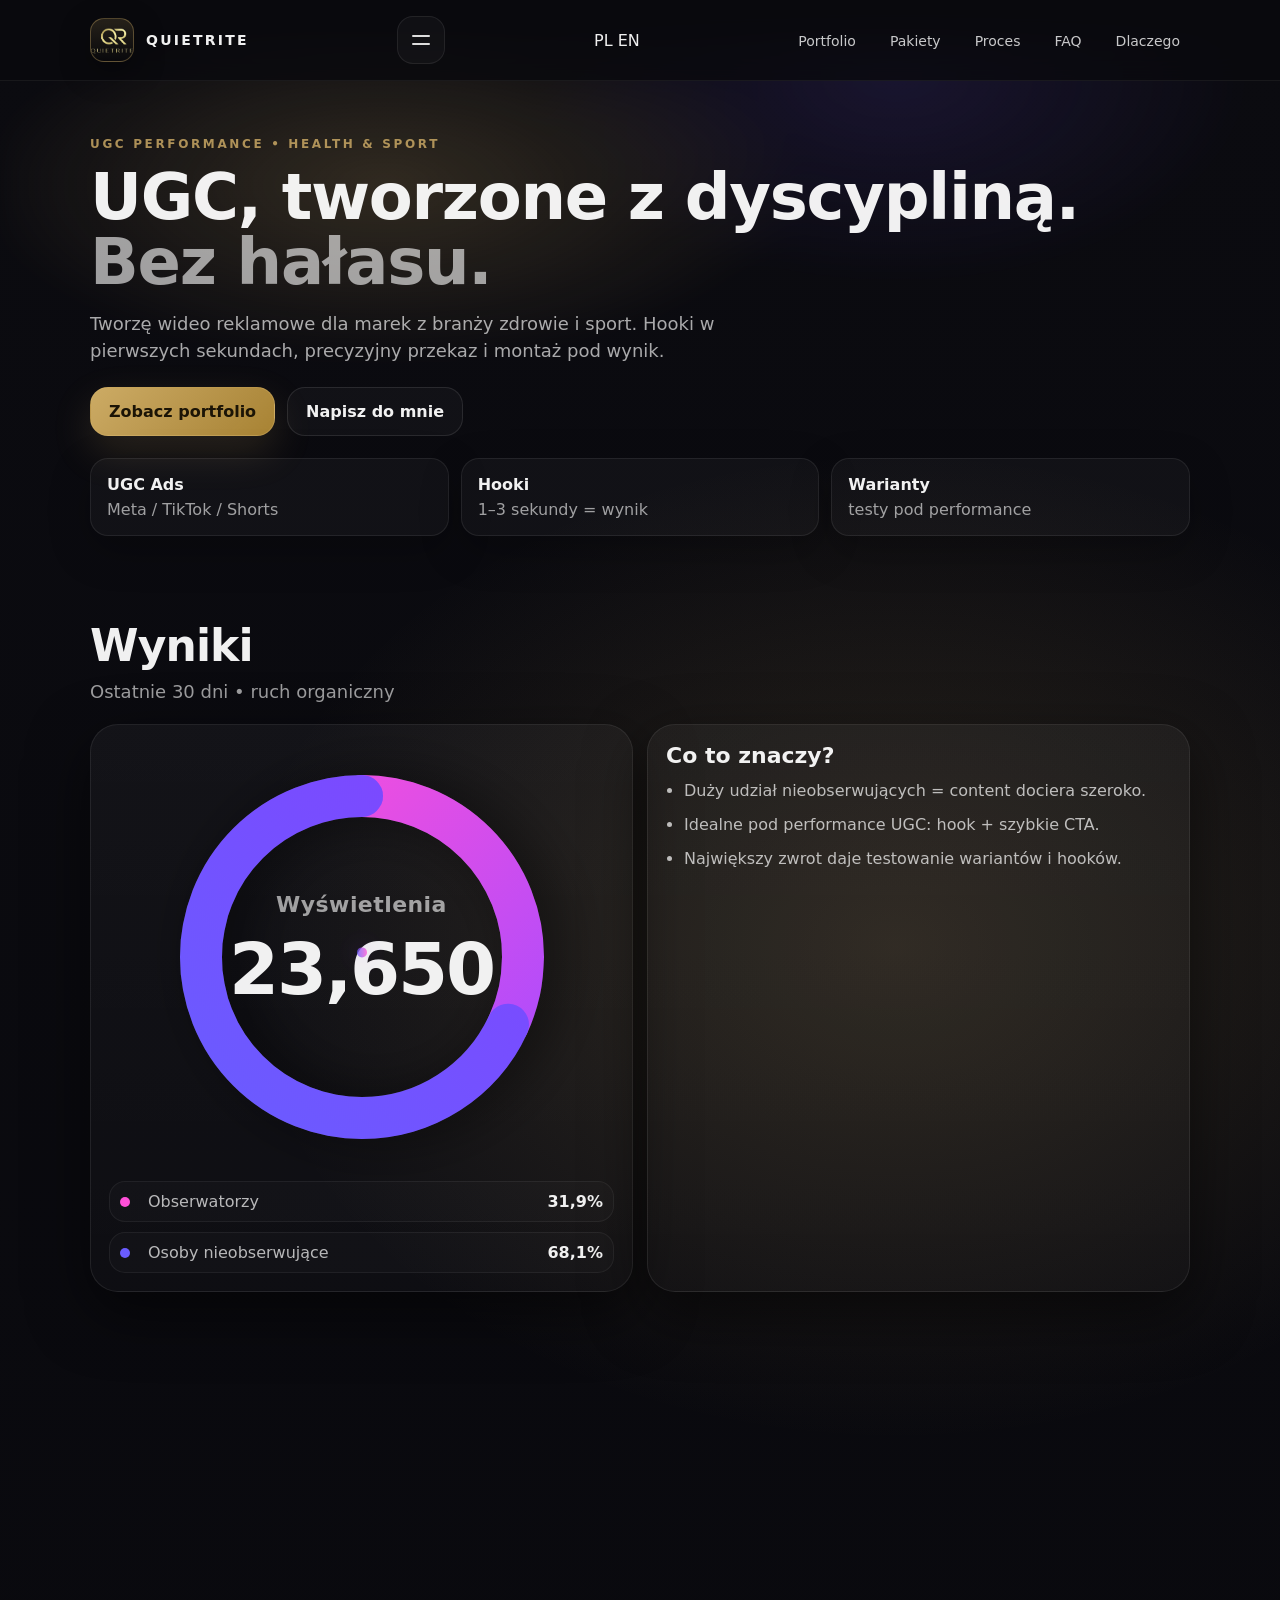
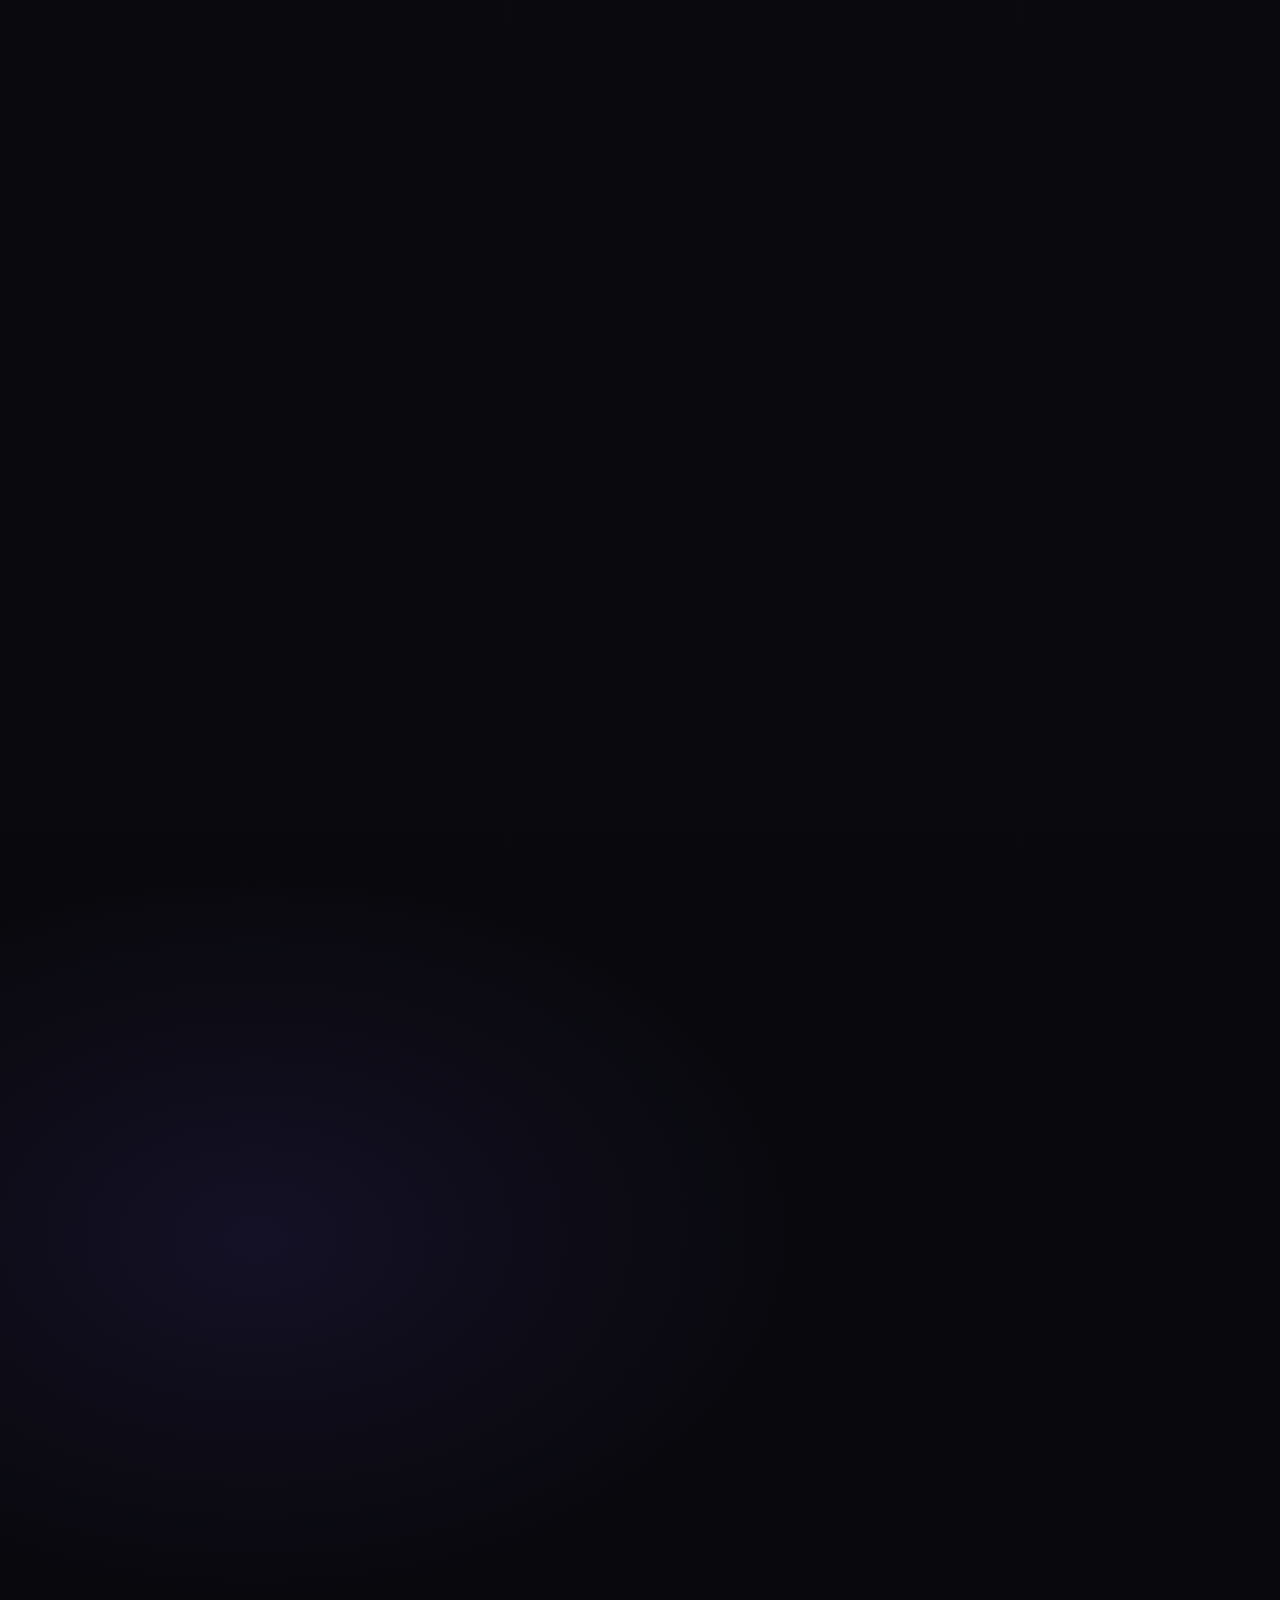
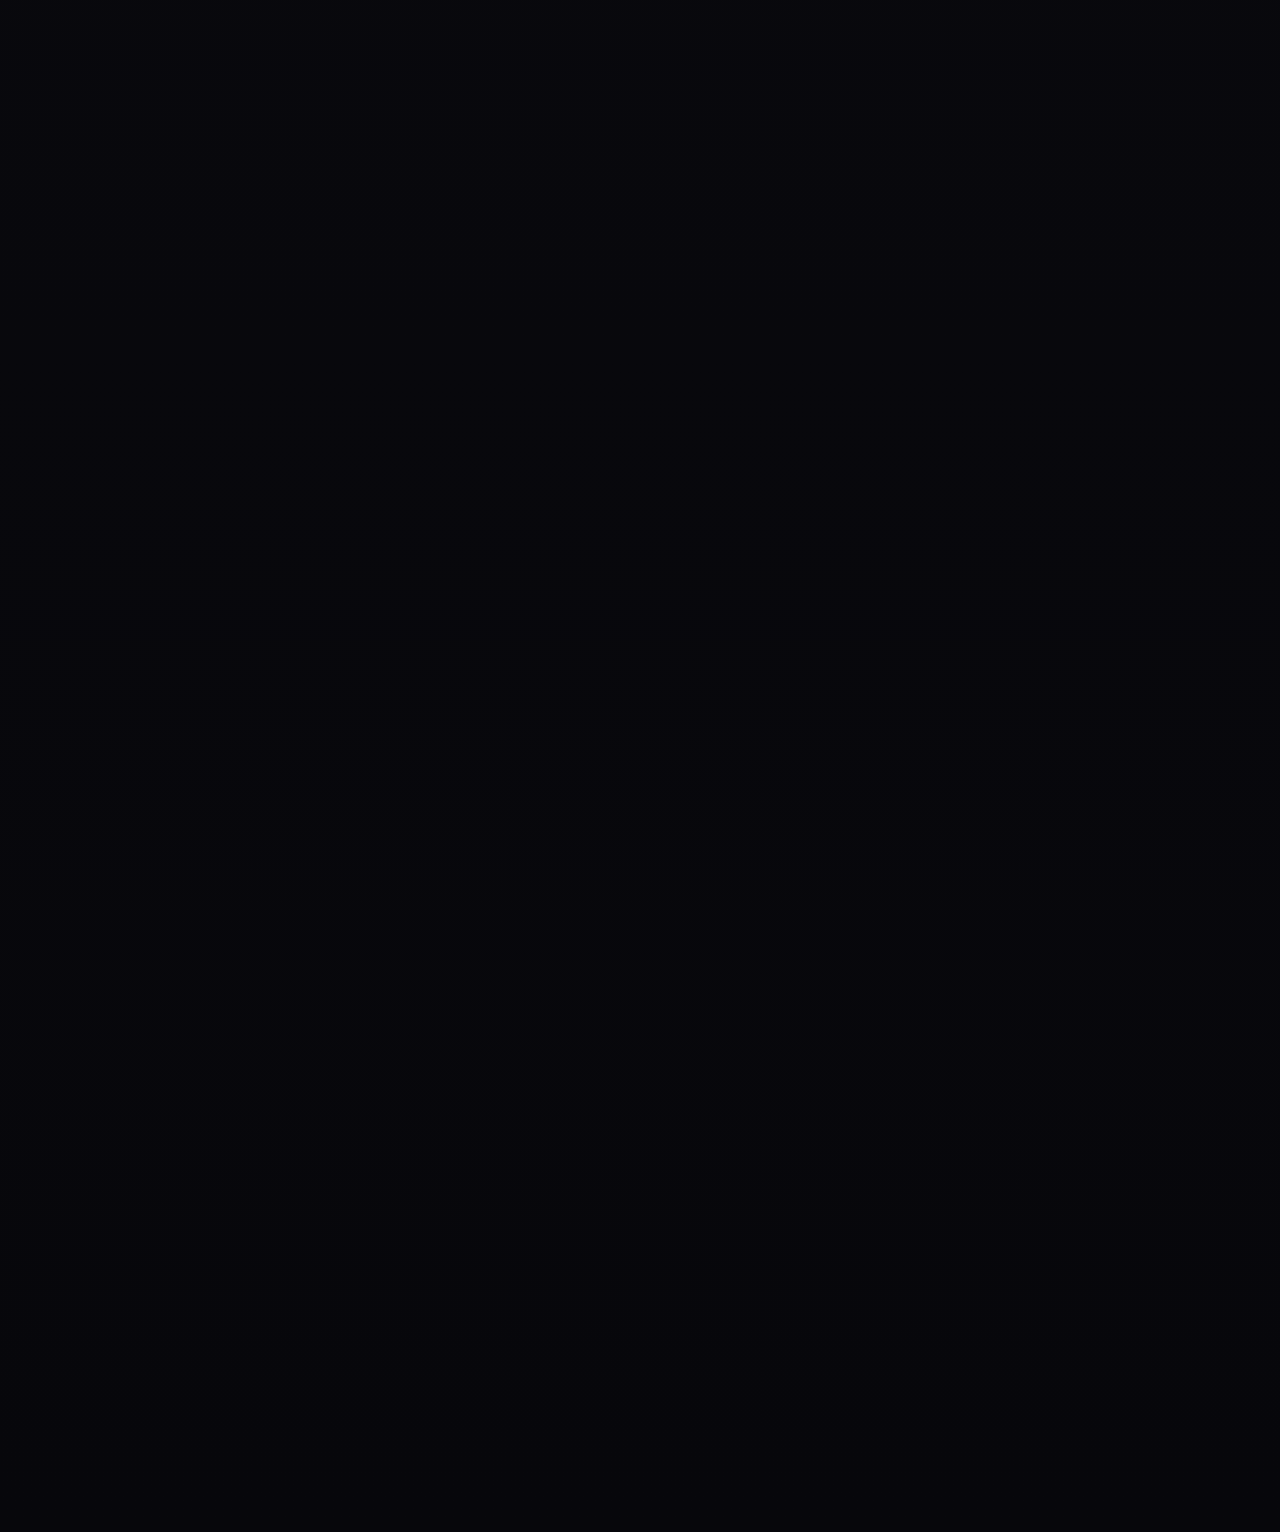
==== commit f275835c: "index.html" ====
--- a/index.html
+++ b/index.html
@@ -16,6 +16,9 @@
   <meta name="theme-color" content="#0B0B10" />
 
   <link rel="canonical" href="https://quietrite.pl/" />
+  <link rel="alternate" href="https://quietrite.pl/" hreflang="pl" />
+  <link rel="alternate" href="https://quietrite.pl/en/" hreflang="en" />
+  <link rel="alternate" href="https://quietrite.pl/" hreflang="x-default" />
 
   <!-- Icons -->
   <link rel="icon" href="favicon.ico" sizes="any" />
@@ -69,6 +72,11 @@
         <span class="menu-toggle__lines" aria-hidden="true"></span>
       </button>
 
+      <div class="lang-switch" aria-label="Wybór języka">
+        <a class="lang-switch__link is-active" href="/" aria-current="page">PL</a>
+        <a class="lang-switch__link" href="/en/">EN</a>
+      </div>
+      
       <nav class="nav" id="siteNav" data-state="closed" aria-label="Nawigacja">
         <ul class="nav__list">
           <li><a class="nav__link" href="#portfolio">Portfolio</a></li>
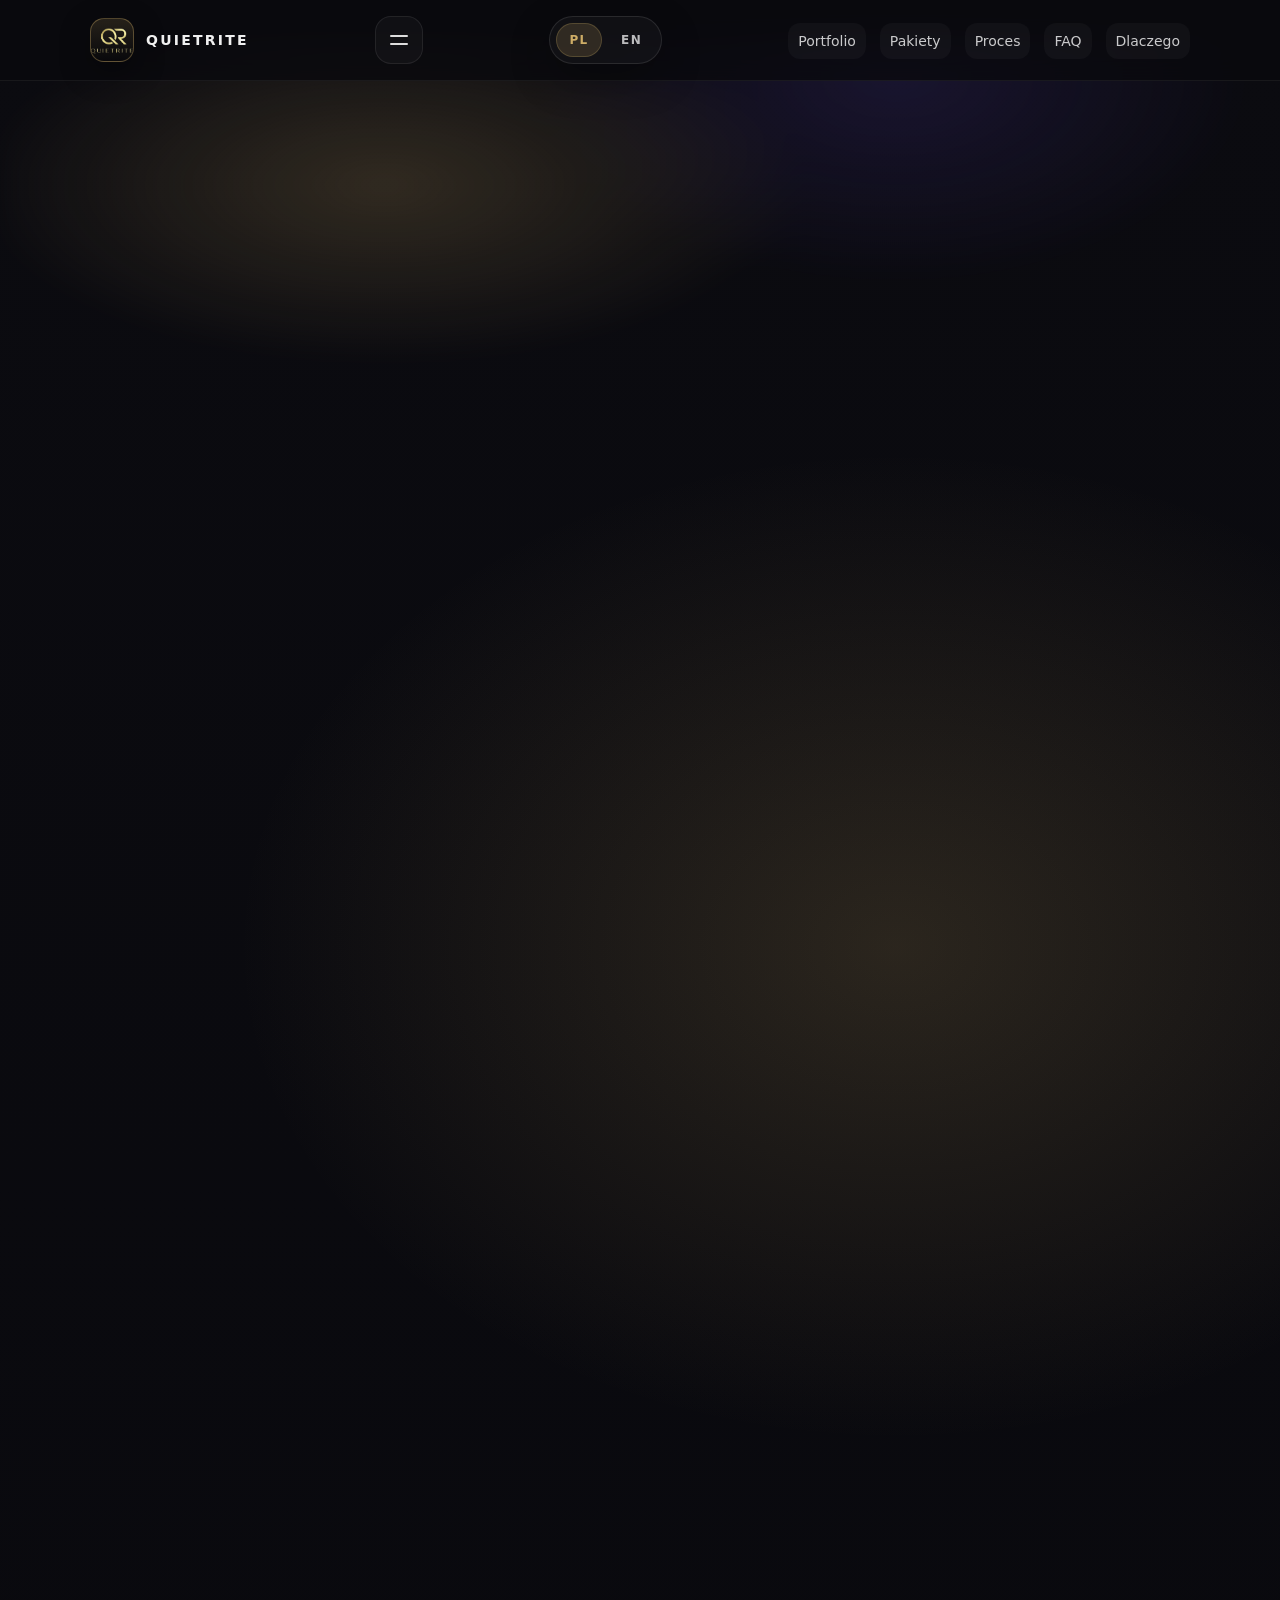
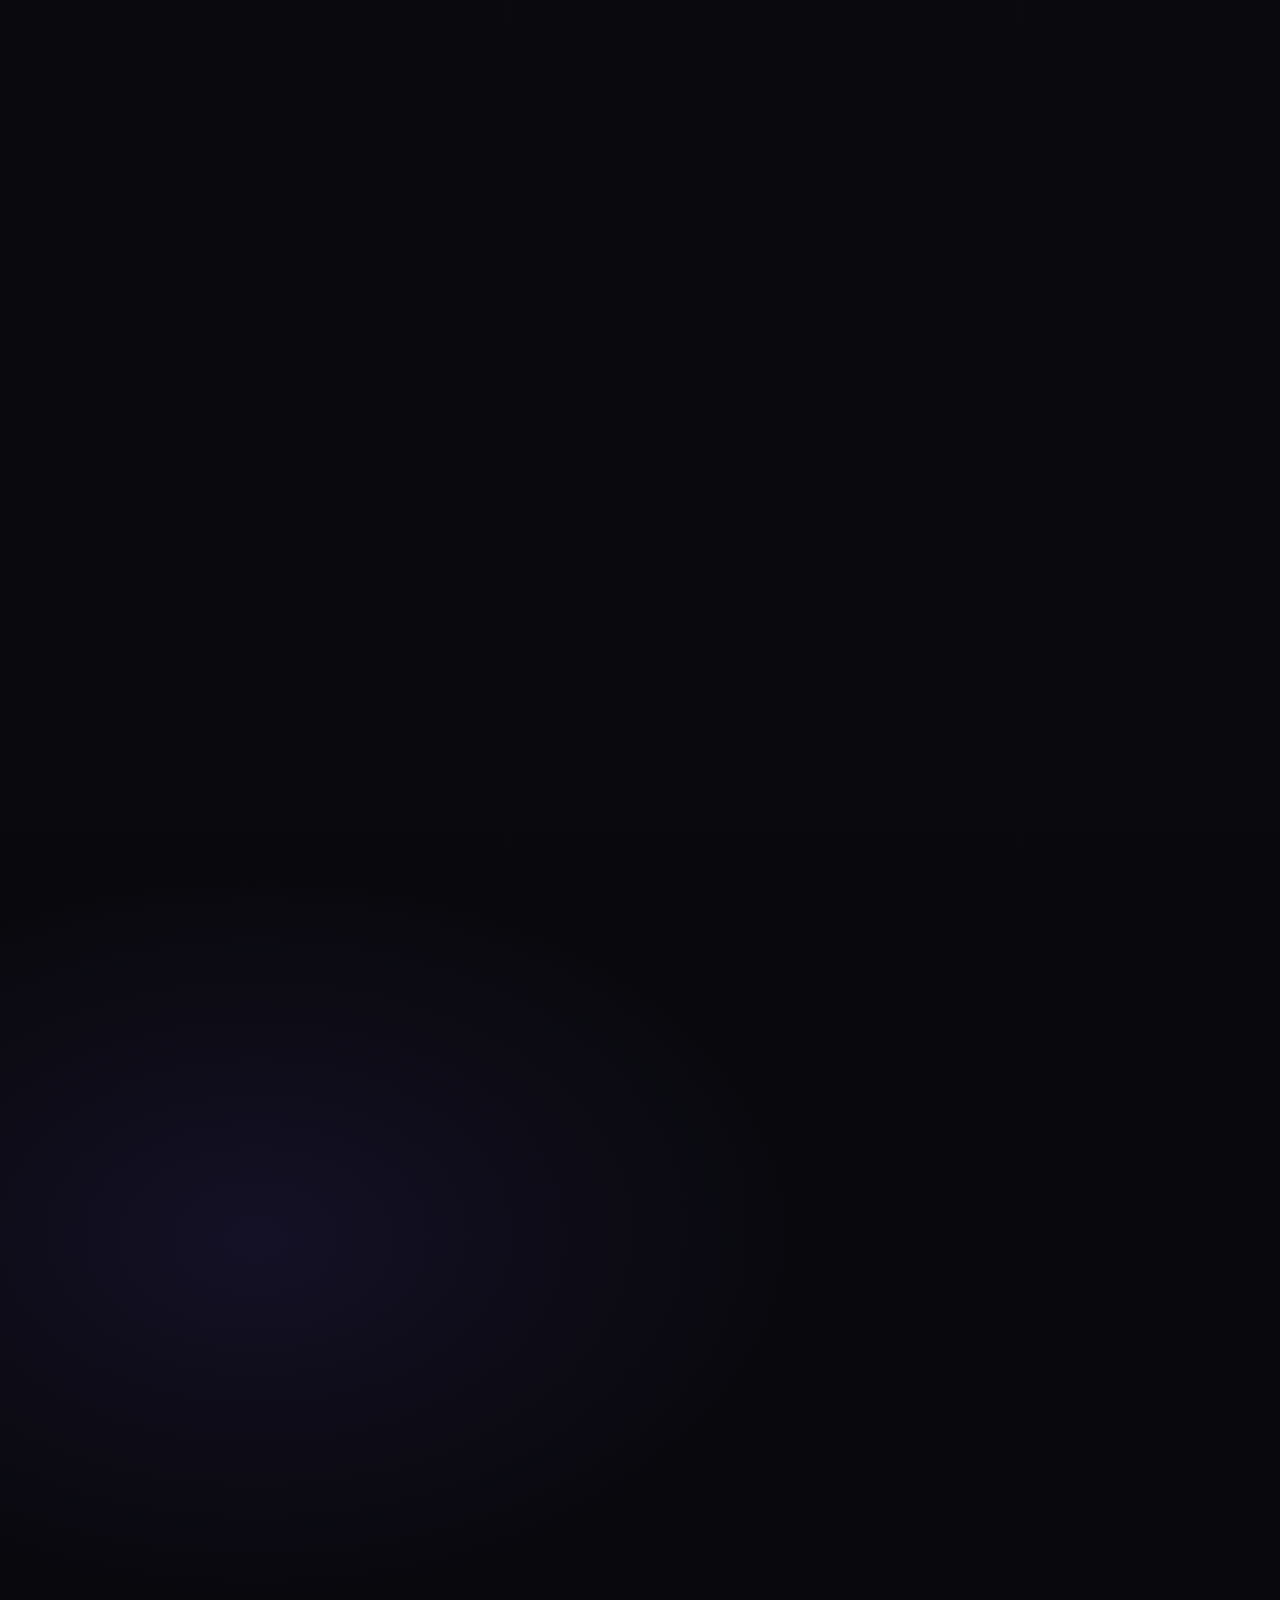
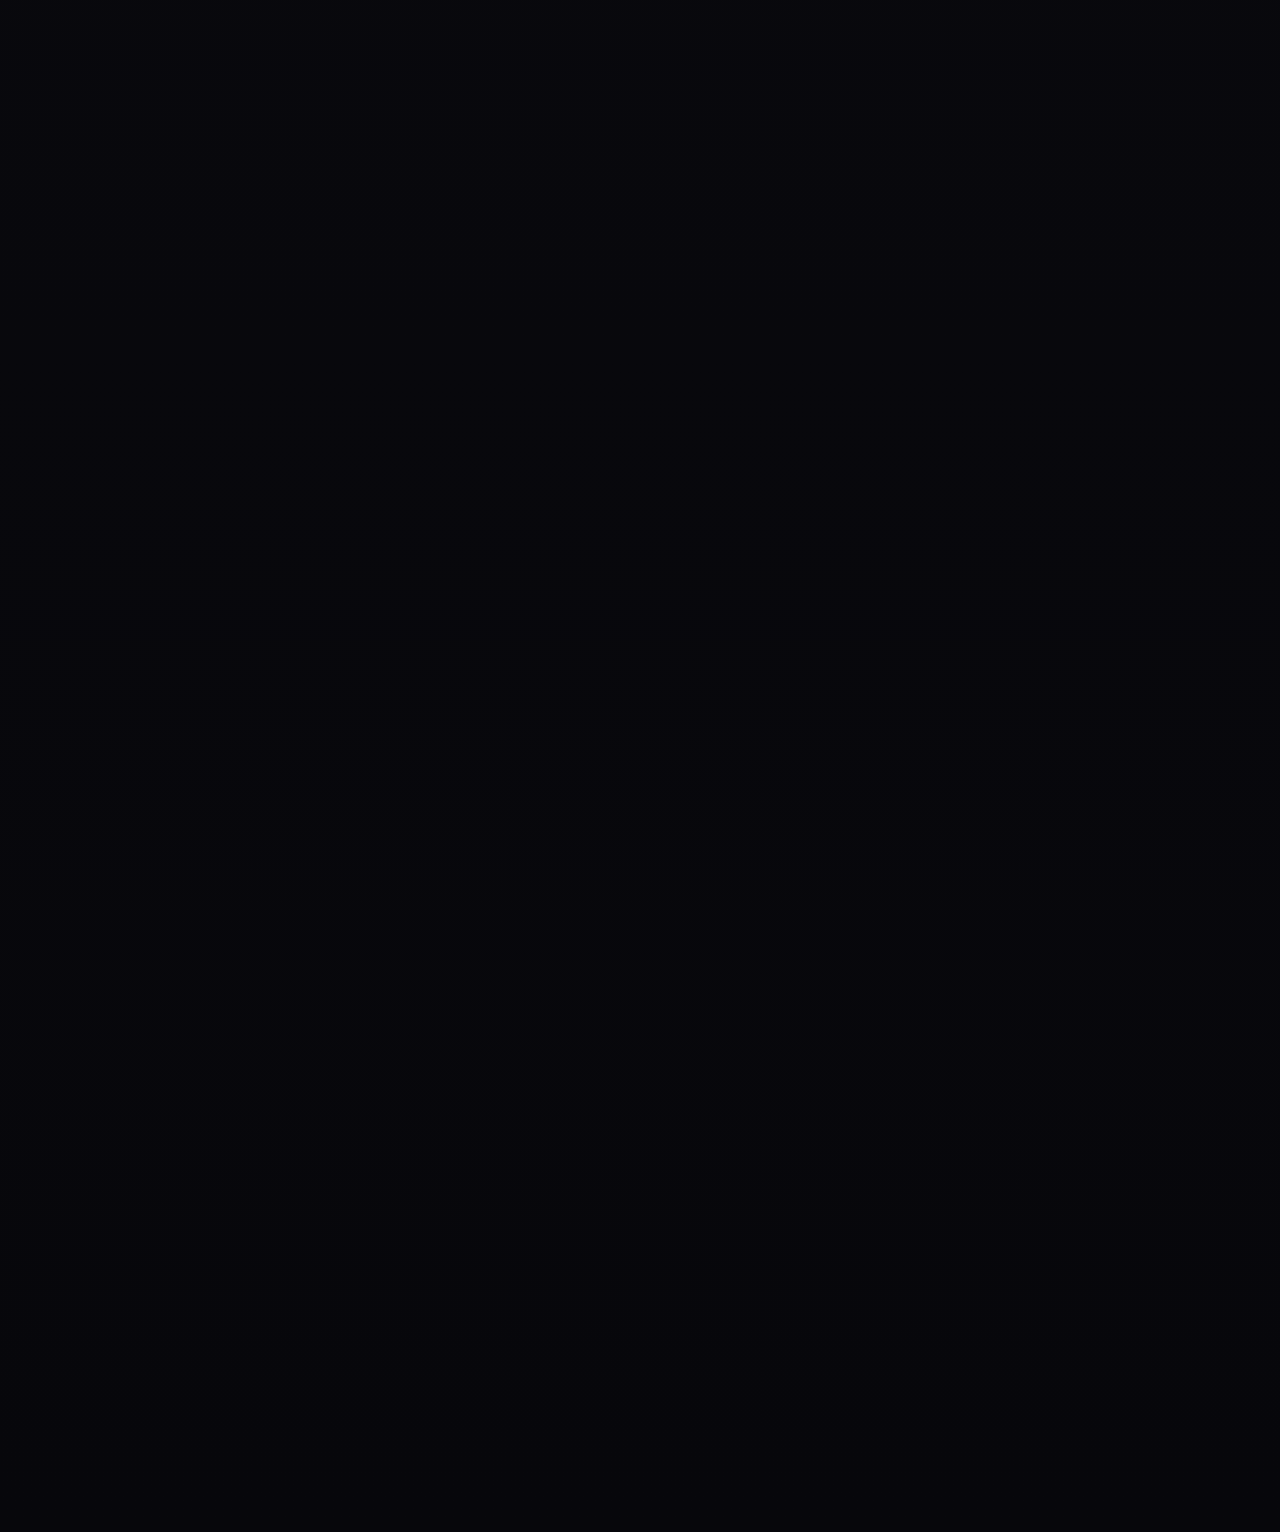
==== commit 7829090b: "index.html" ====
--- a/index.html
+++ b/index.html
@@ -73,8 +73,8 @@
       </button>
 
       <div class="lang-switch" aria-label="Wybór języka">
-        <a class="lang-switch__link is-active" href="/" aria-current="page">PL</a>
-        <a class="lang-switch__link" href="/en/">EN</a>
+       <a class="lang-switch__link is-active" href="/" aria-current="page">PL</a>
+       <a class="lang-switch__link" href="/en/">EN</a>
       </div>
       
       <nav class="nav" id="siteNav" data-state="closed" aria-label="Nawigacja">
--- a/styles.css
+++ b/styles.css
@@ -955,3 +955,52 @@
   background: rgba(255,255,255,.03);
   color: rgba(255,255,255,.72);
 }
+
+/* LANG SWITCH (PL/EN) — PRO pill */
+.lang-switch{
+  display:flex;
+  align-items:center;
+  gap:6px;
+  padding:6px;
+  border-radius: 999px;
+  border:1px solid rgba(255,255,255,.10);
+  background: rgba(255,255,255,.03);
+  box-shadow: 0 14px 40px rgba(0,0,0,.25);
+}
+
+.lang-switch__link{
+  display:inline-flex;
+  align-items:center;
+  justify-content:center;
+  height:34px;
+  min-width:46px;
+  padding:0 12px;
+  border-radius: 999px;
+  font-weight: 900;
+  font-size: 12px;
+  letter-spacing: .12em;
+  text-transform: uppercase;
+  color: rgba(255,255,255,.72);
+  border:1px solid transparent;
+  transition: background 180ms var(--ease), color 180ms var(--ease), border-color 180ms var(--ease), transform 180ms var(--ease);
+}
+
+.lang-switch__link:hover{
+  background: rgba(255,255,255,.06);
+  color: rgba(255,255,255,.92);
+  transform: translateY(-1px);
+}
+
+.lang-switch__link.is-active{
+  background: rgba(215,180,106,.16);
+  border-color: rgba(215,180,106,.22);
+  color: rgba(215,180,106,.95);
+}
+
+/* Na bardzo małych ekranach niech nie rozpycha headera */
+@media (max-width: 420px){
+  .lang-switch__link{
+    min-width: 42px;
+    padding: 0 10px;
+  }
+}
--- a/styles.css
+++ b/styles.css
@@ -955,3 +955,52 @@
   background: rgba(255,255,255,.03);
   color: rgba(255,255,255,.72);
 }
+
+/* LANG SWITCH (PL/EN) — PRO pill */
+.lang-switch{
+  display:flex;
+  align-items:center;
+  gap:6px;
+  padding:6px;
+  border-radius: 999px;
+  border:1px solid rgba(255,255,255,.10);
+  background: rgba(255,255,255,.03);
+  box-shadow: 0 14px 40px rgba(0,0,0,.25);
+}
+
+.lang-switch__link{
+  display:inline-flex;
+  align-items:center;
+  justify-content:center;
+  height:34px;
+  min-width:46px;
+  padding:0 12px;
+  border-radius: 999px;
+  font-weight: 900;
+  font-size: 12px;
+  letter-spacing: .12em;
+  text-transform: uppercase;
+  color: rgba(255,255,255,.72);
+  border:1px solid transparent;
+  transition: background 180ms var(--ease), color 180ms var(--ease), border-color 180ms var(--ease), transform 180ms var(--ease);
+}
+
+.lang-switch__link:hover{
+  background: rgba(255,255,255,.06);
+  color: rgba(255,255,255,.92);
+  transform: translateY(-1px);
+}
+
+.lang-switch__link.is-active{
+  background: rgba(215,180,106,.16);
+  border-color: rgba(215,180,106,.22);
+  color: rgba(215,180,106,.95);
+}
+
+/* Na bardzo małych ekranach niech nie rozpycha headera */
+@media (max-width: 420px){
+  .lang-switch__link{
+    min-width: 42px;
+    padding: 0 10px;
+  }
+}
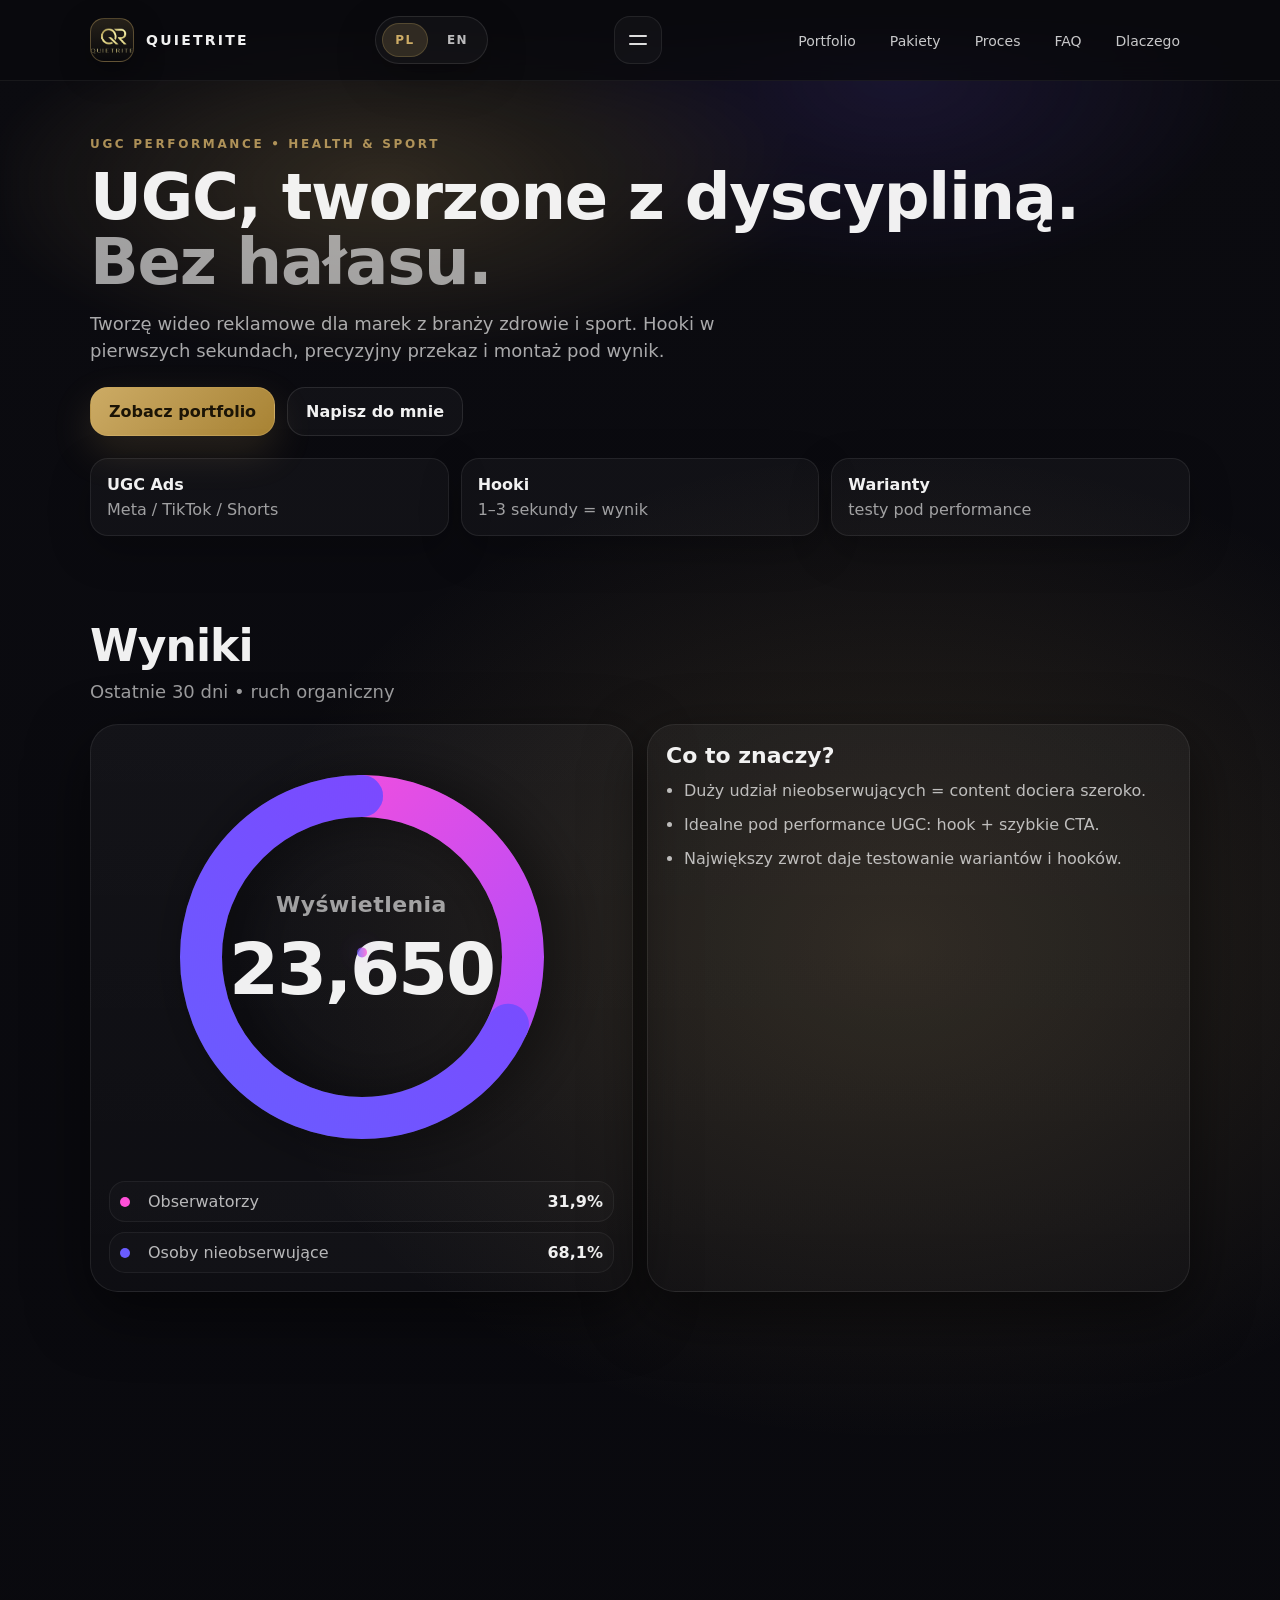
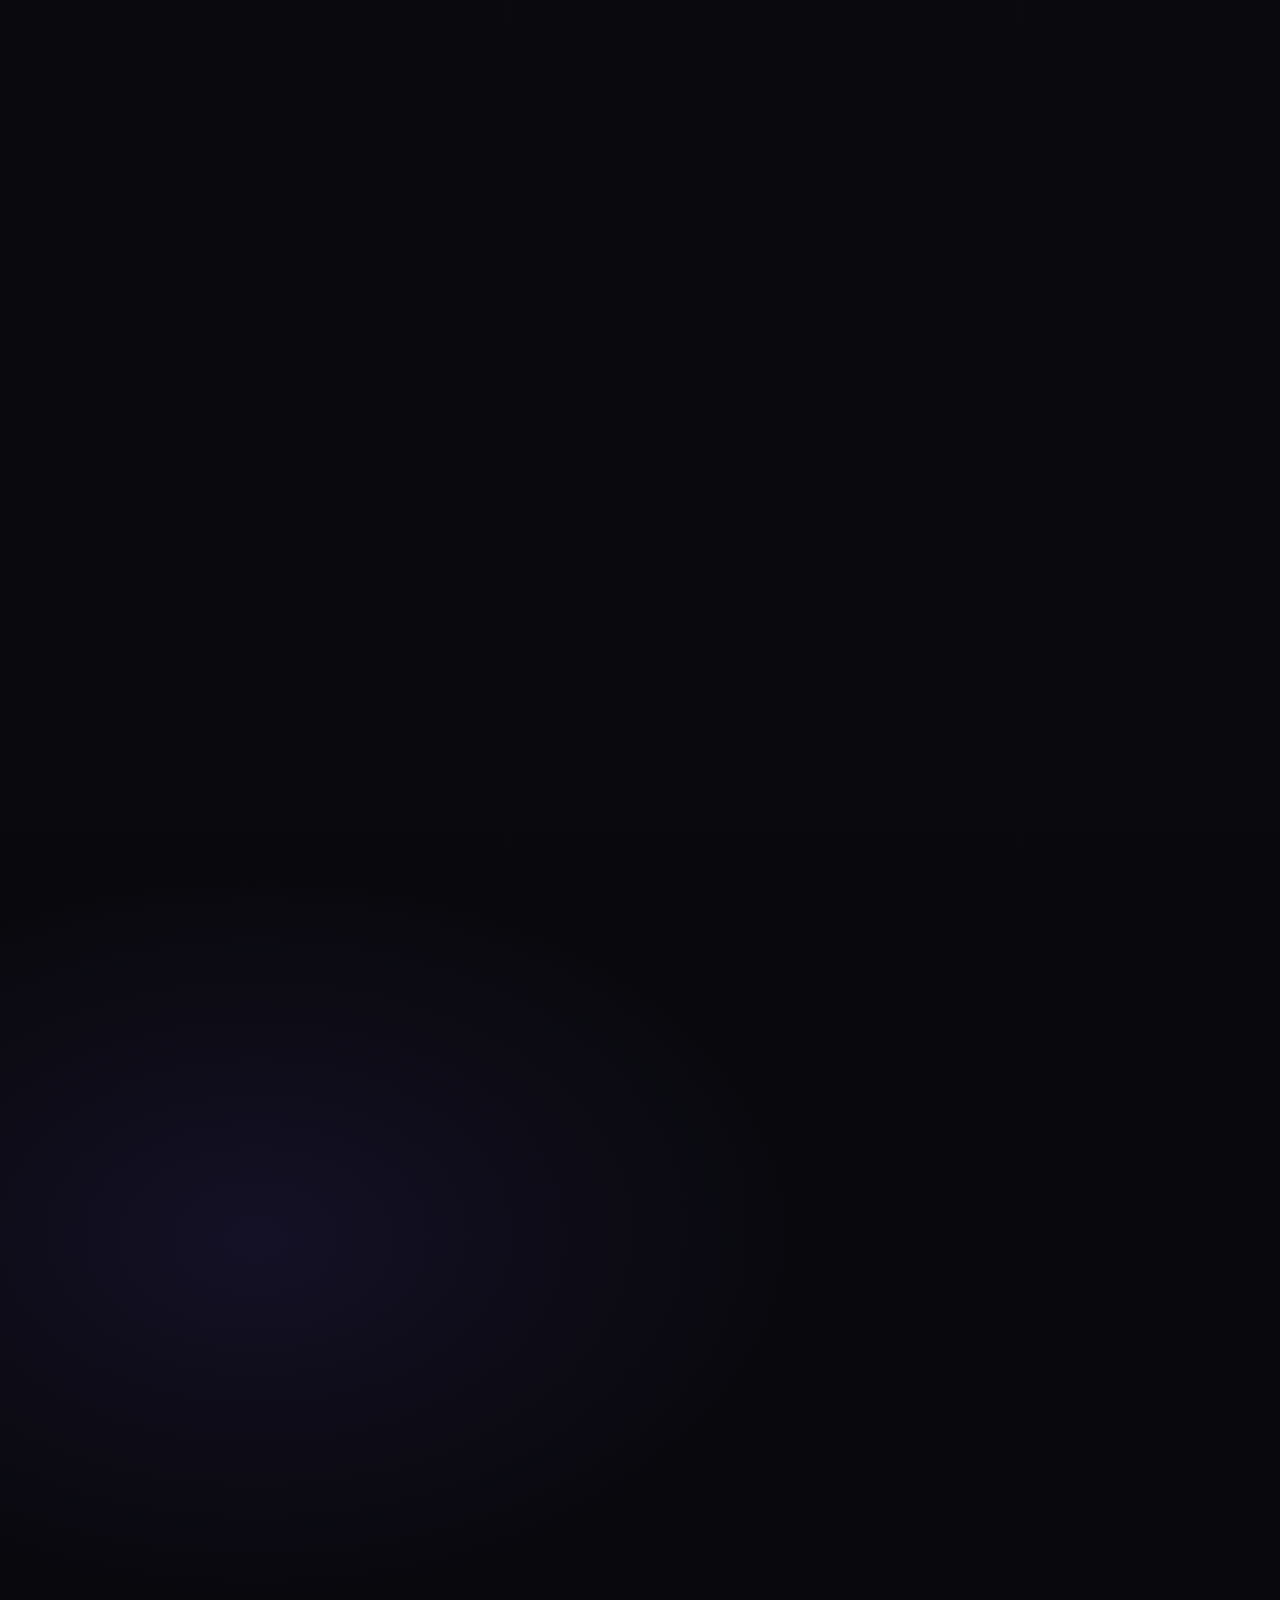
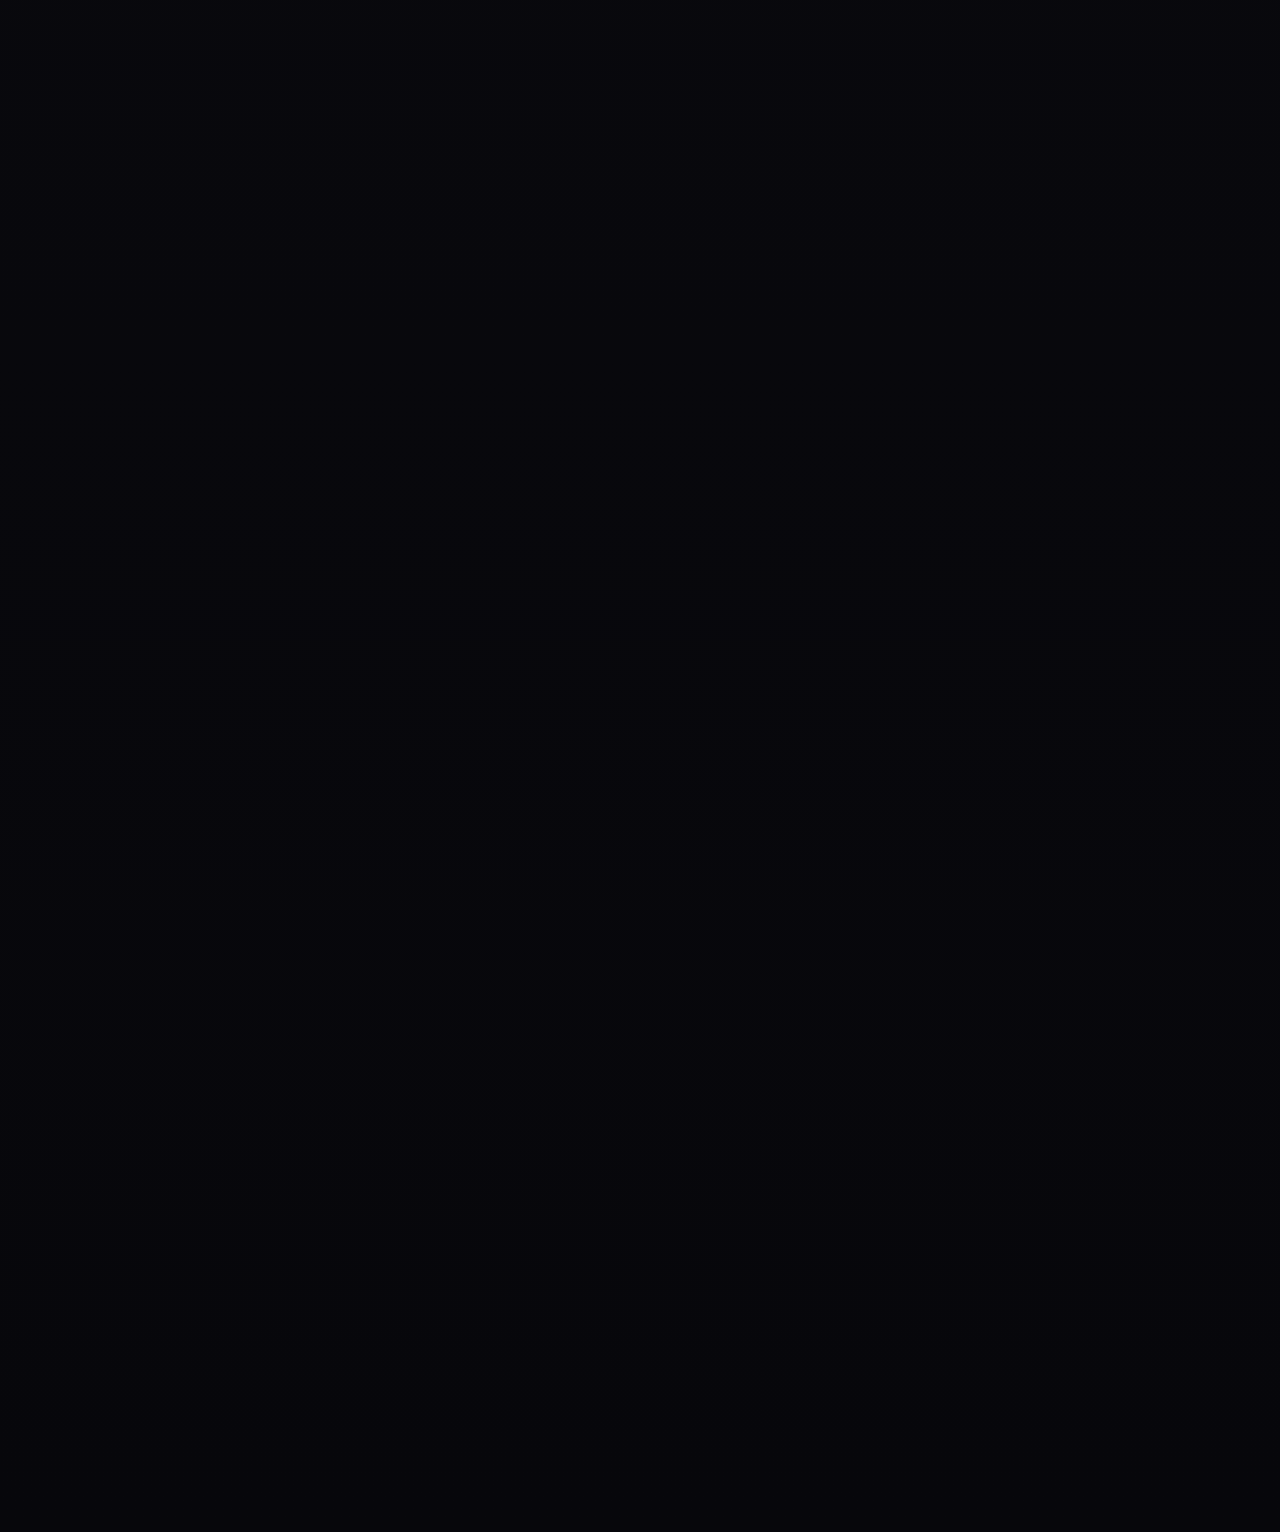
==== commit f33b7b29: "index.html" ====
--- a/index.html
+++ b/index.html
@@ -67,15 +67,15 @@
         <span class="brand__name">QUIETRITE</span>
       </a>
 
+      <div class="lang-switch" aria-label="Wybór języka">
+       <a class="lang-switch__link is-active" href="/" aria-current="page">PL</a>
+       <a class="lang-switch__link" href="/en/">EN</a>
+      </div>
+      
       <button class="menu-toggle" id="menuToggle" type="button"
         aria-controls="siteNav" aria-expanded="false" aria-label="Otwórz menu">
         <span class="menu-toggle__lines" aria-hidden="true"></span>
       </button>
-
-      <div class="lang-switch" aria-label="Wybór języka">
-       <a class="lang-switch__link is-active" href="/" aria-current="page">PL</a>
-       <a class="lang-switch__link" href="/en/">EN</a>
-      </div>
       
       <nav class="nav" id="siteNav" data-state="closed" aria-label="Nawigacja">
         <ul class="nav__list">
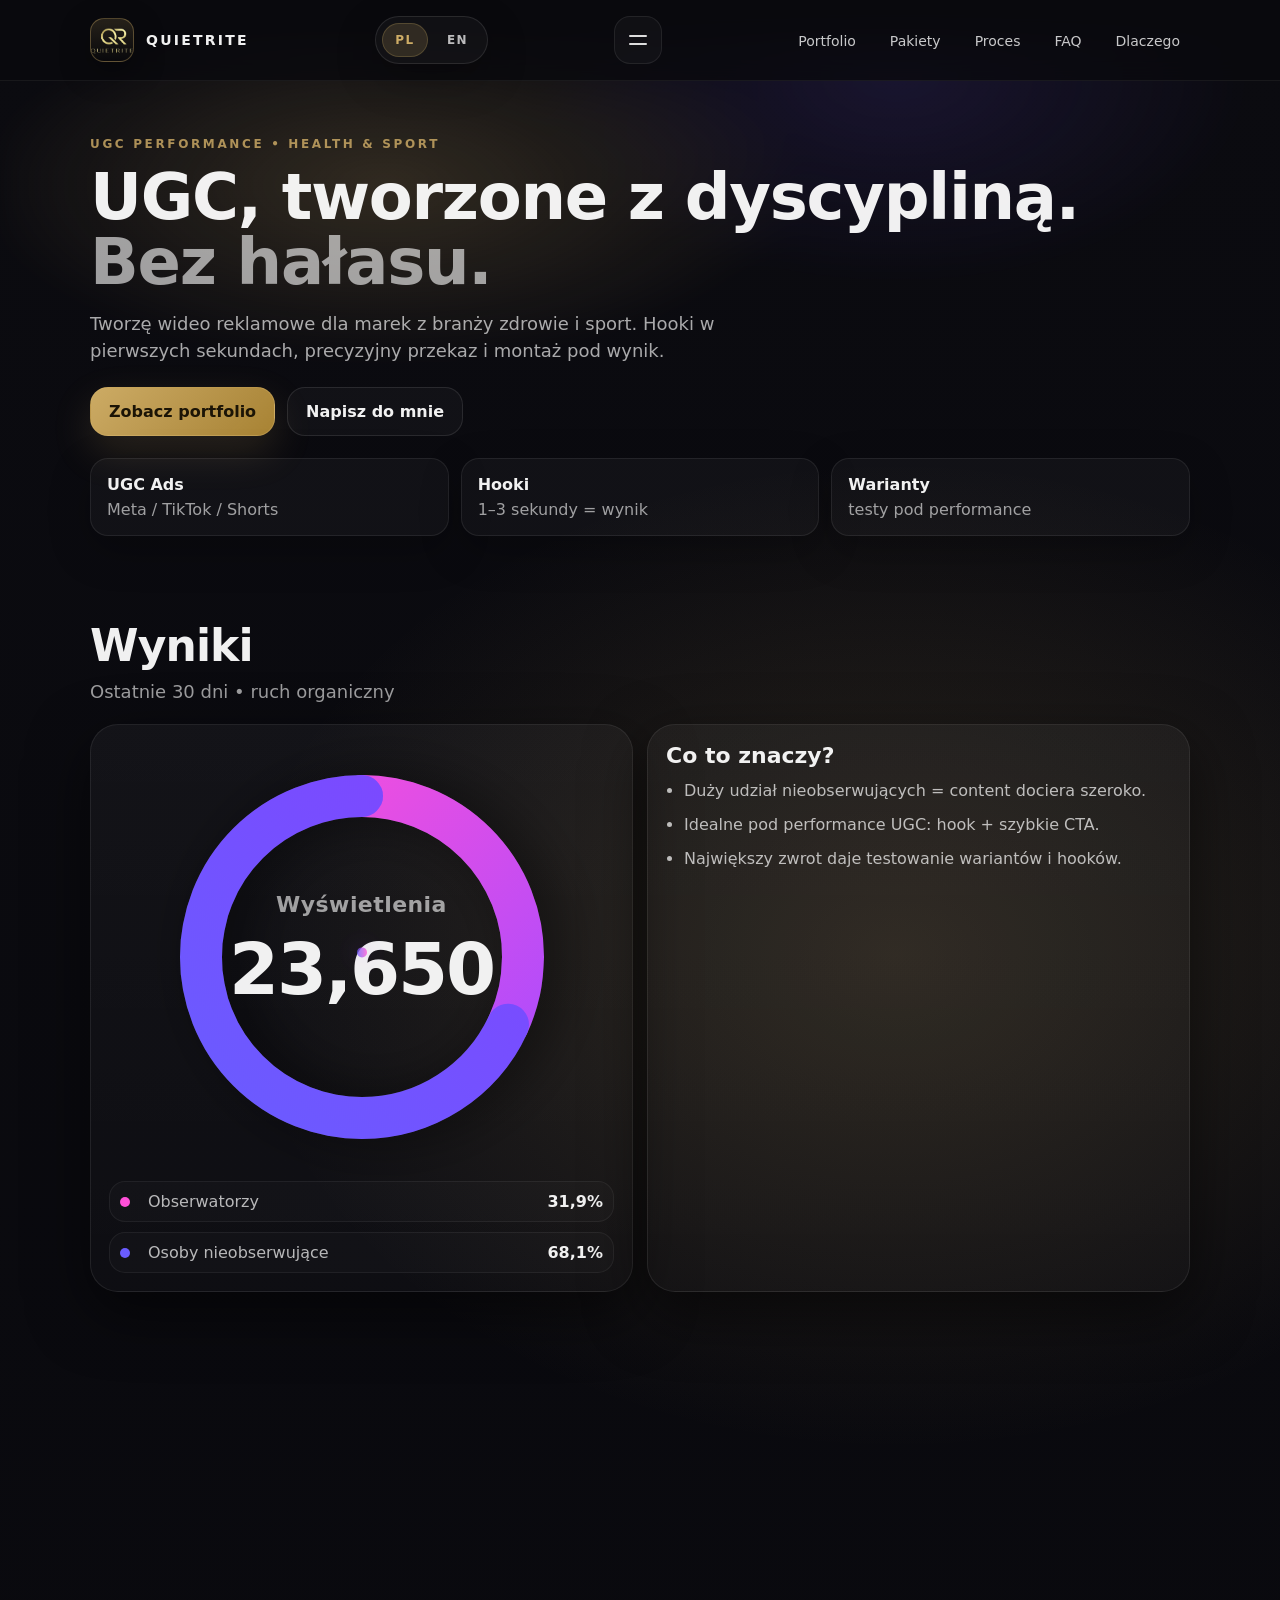
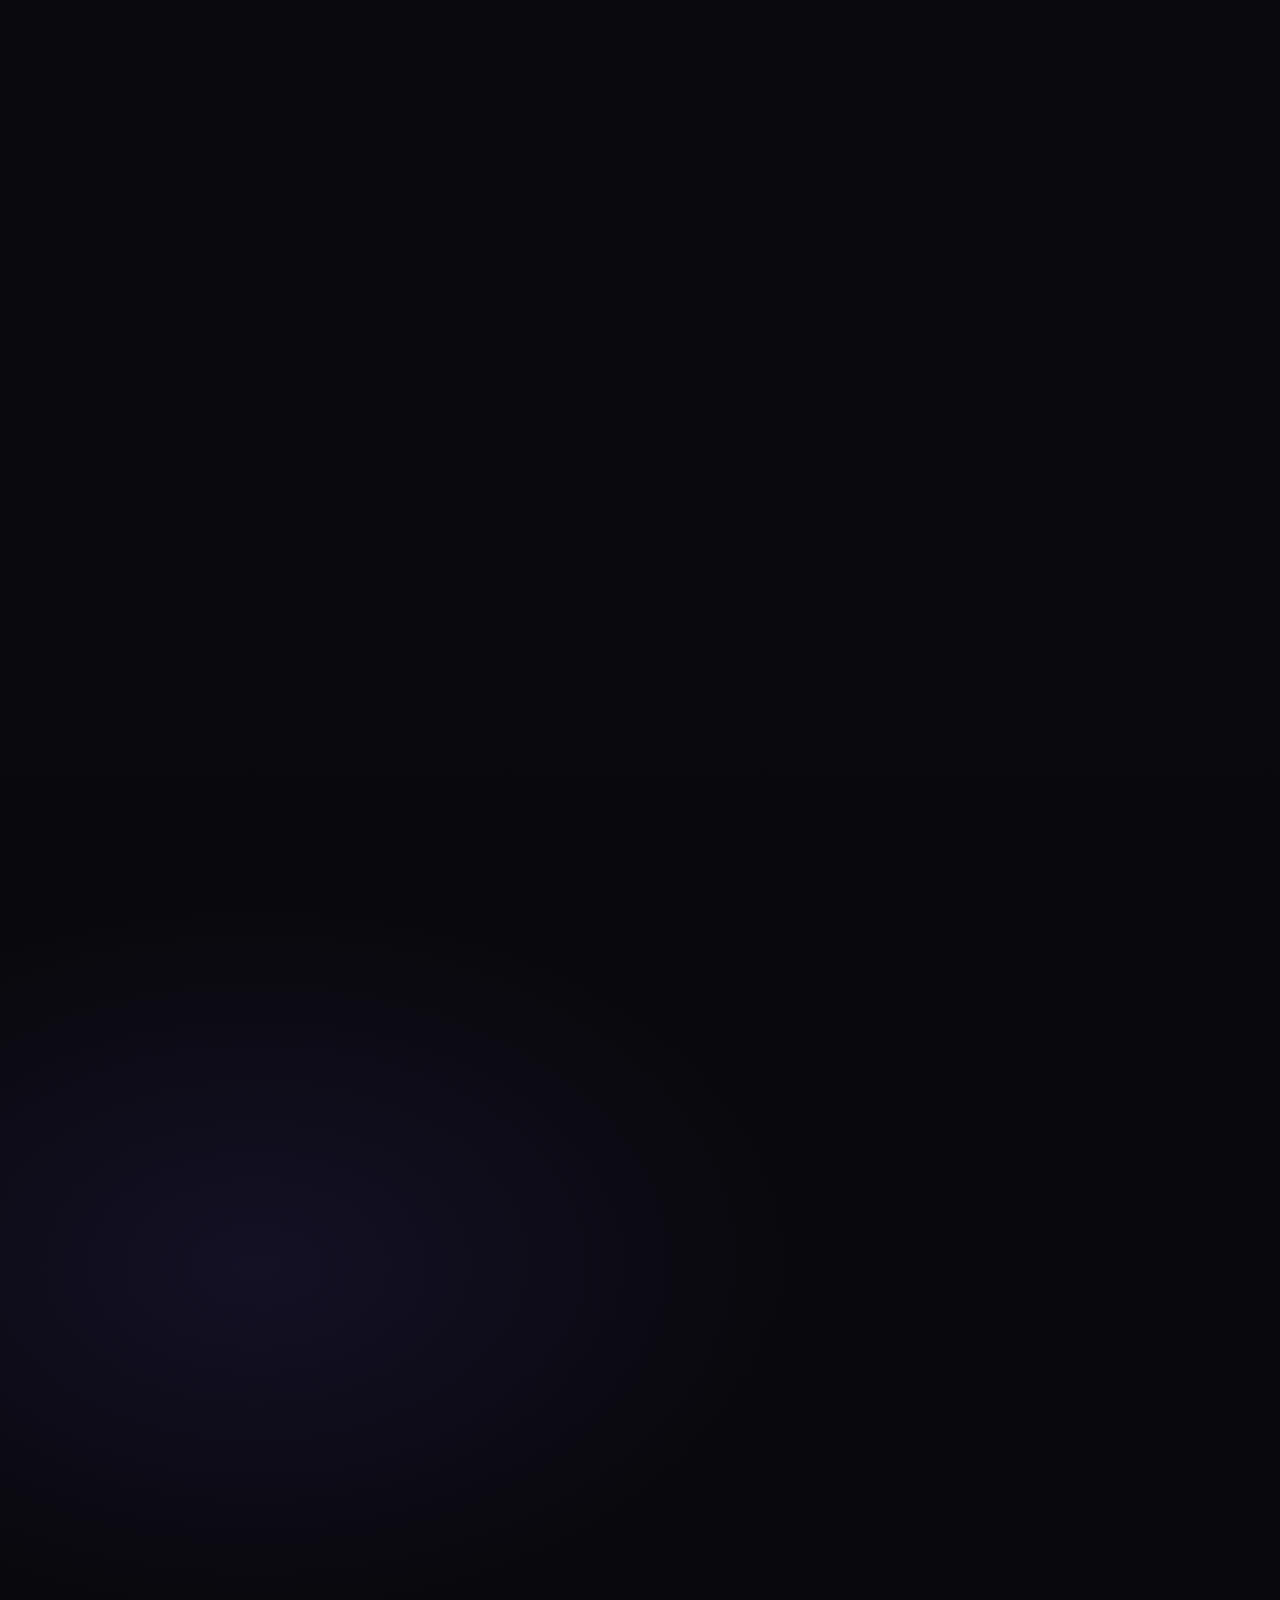
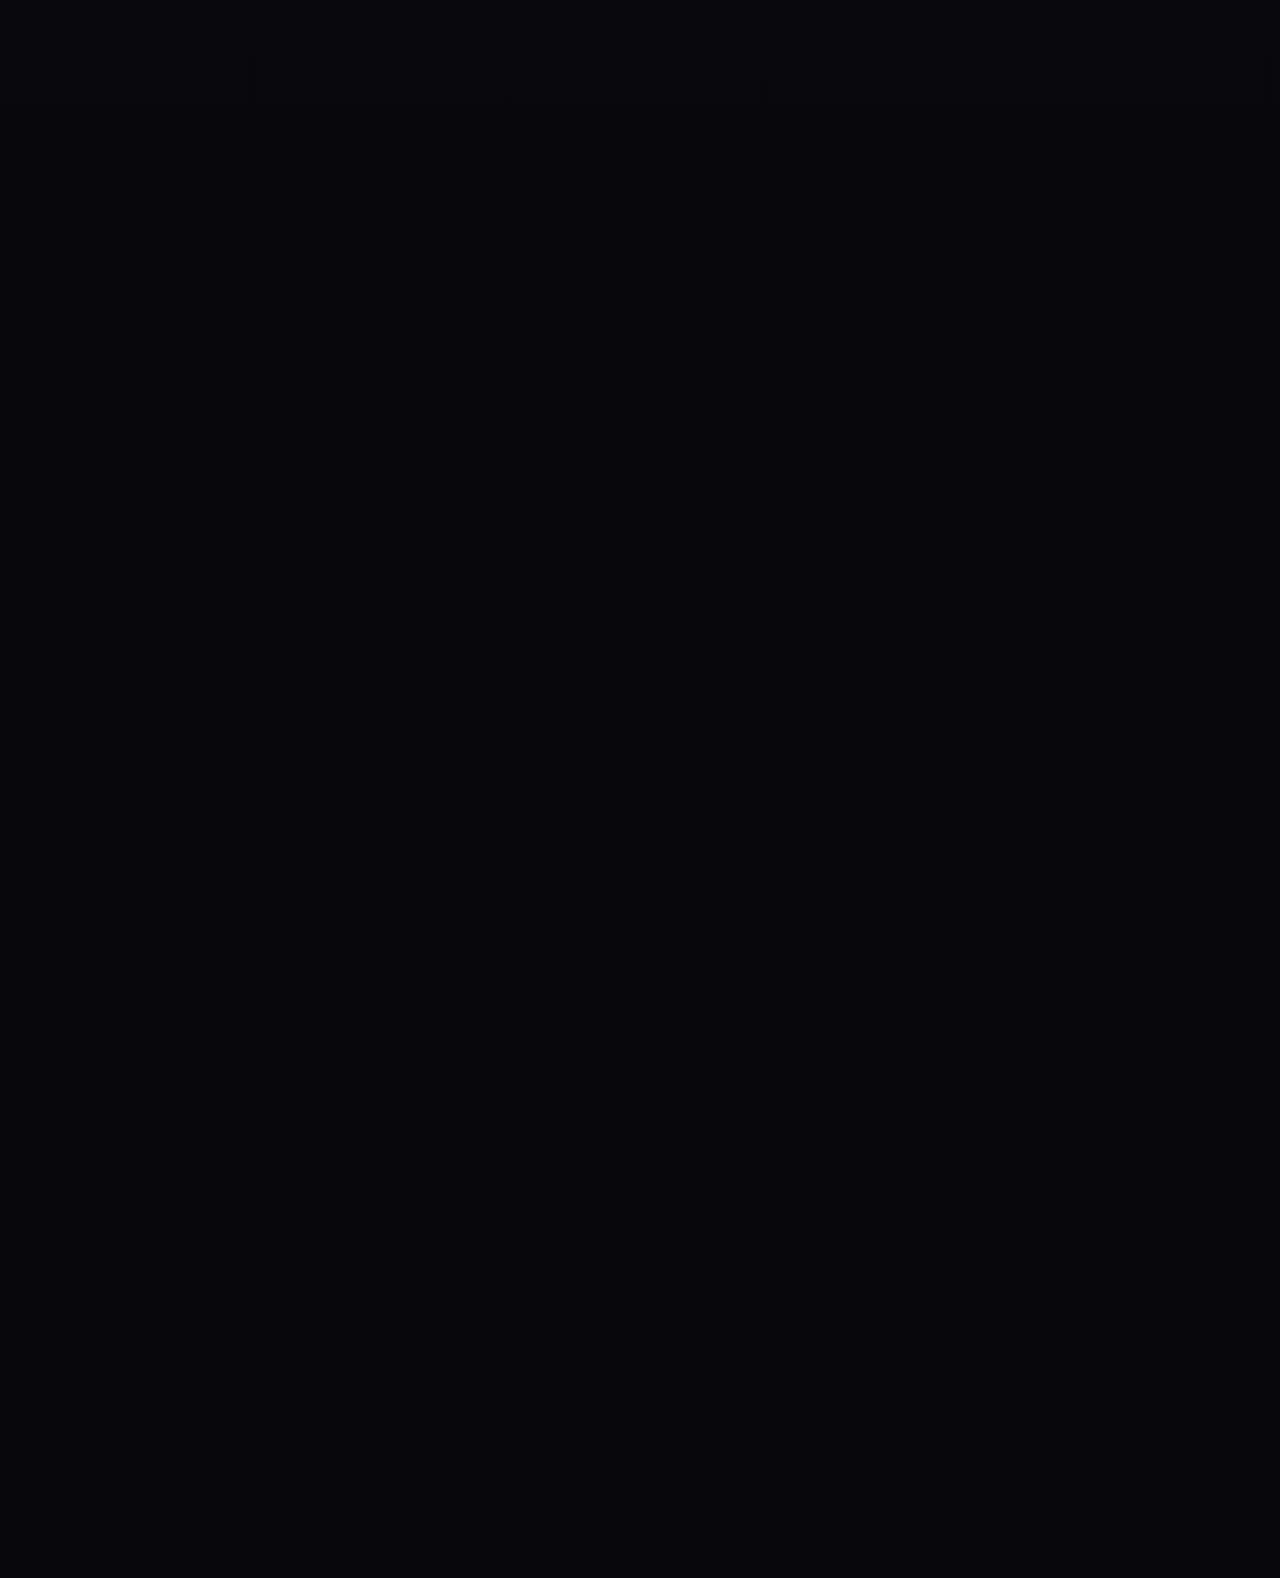
==== commit f31514ed: "index.html" ====
--- a/index.html
+++ b/index.html
@@ -500,6 +500,7 @@
             </p>
 
             <p class="form-note muted">Odpowiem na podany e-mail.</p>
+            <p class="form-note muted">Wysyłając brief akceptujesz <a href="/regulamin.html">Regulamin</a> oraz zapoznajesz się z <a href="/polityka-prywatnosci.html">Polityką prywatności</a>.</p>
           </form>
         </div>
 
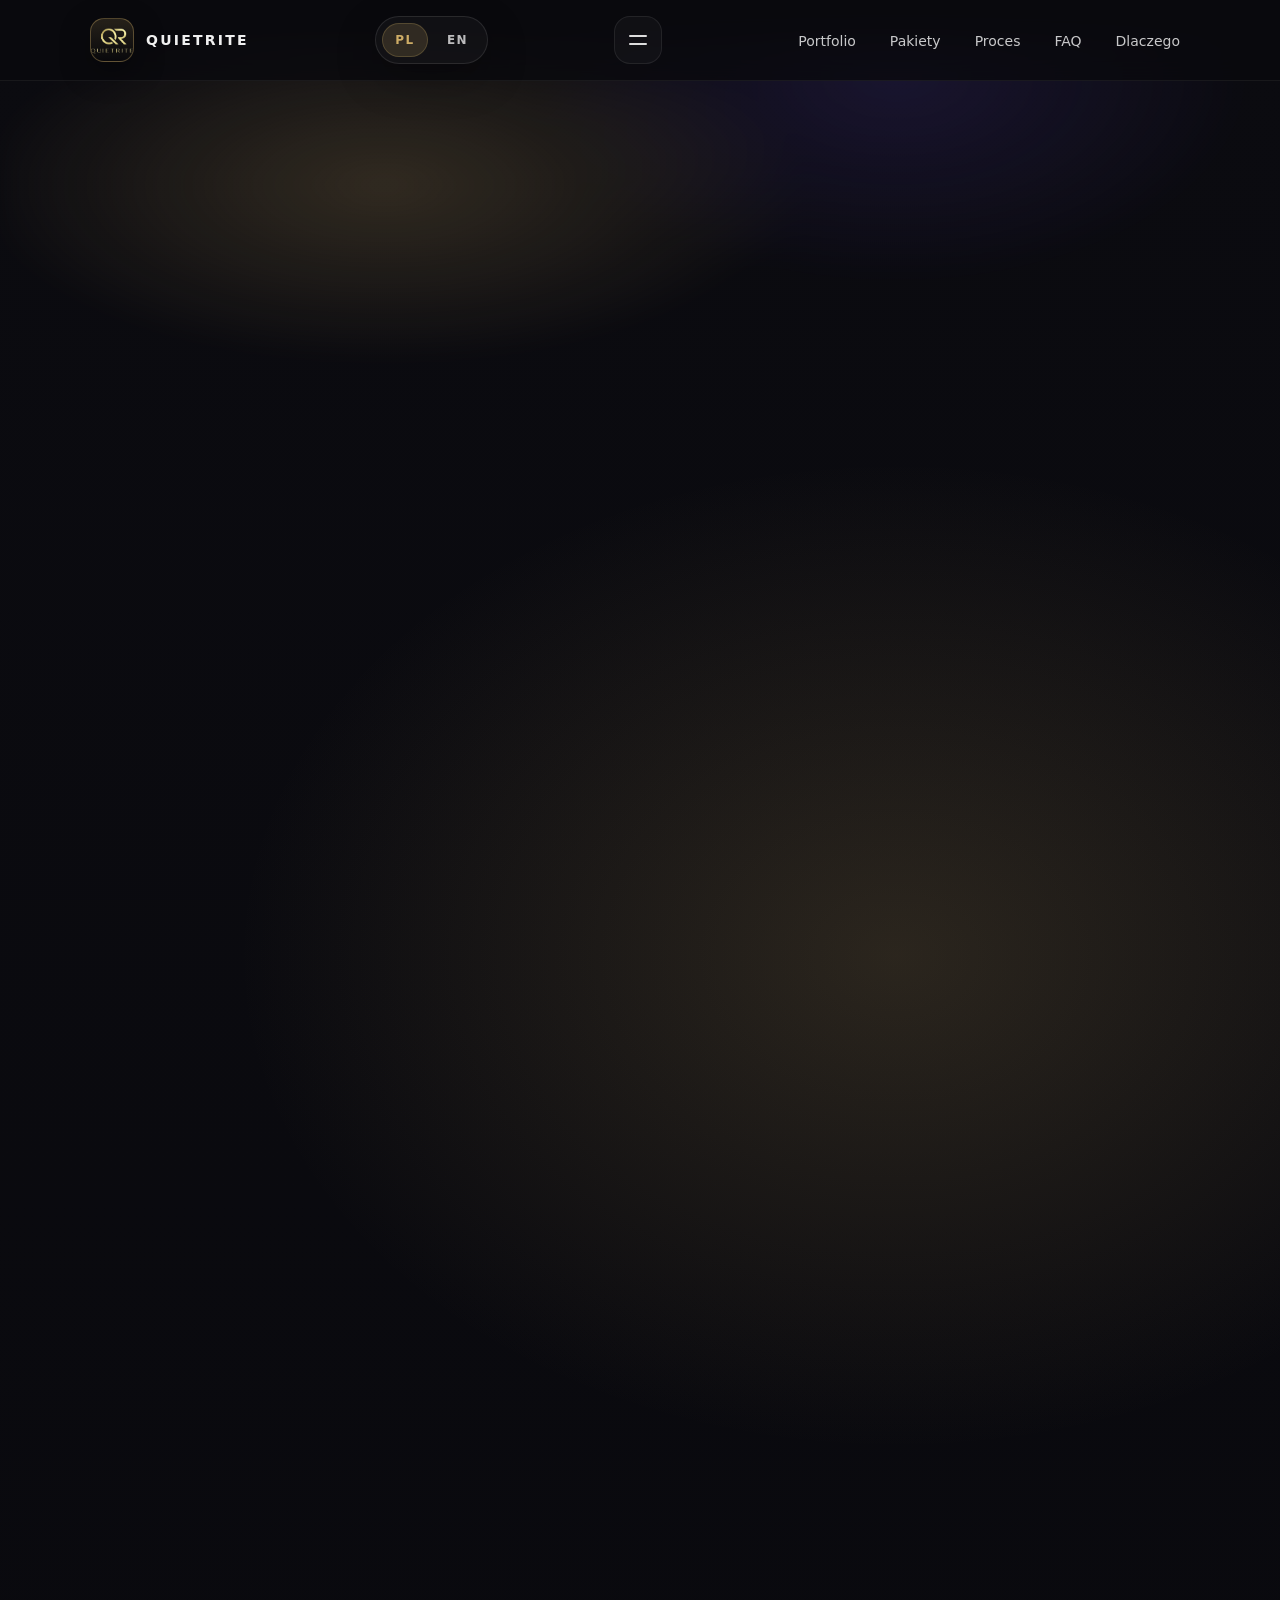
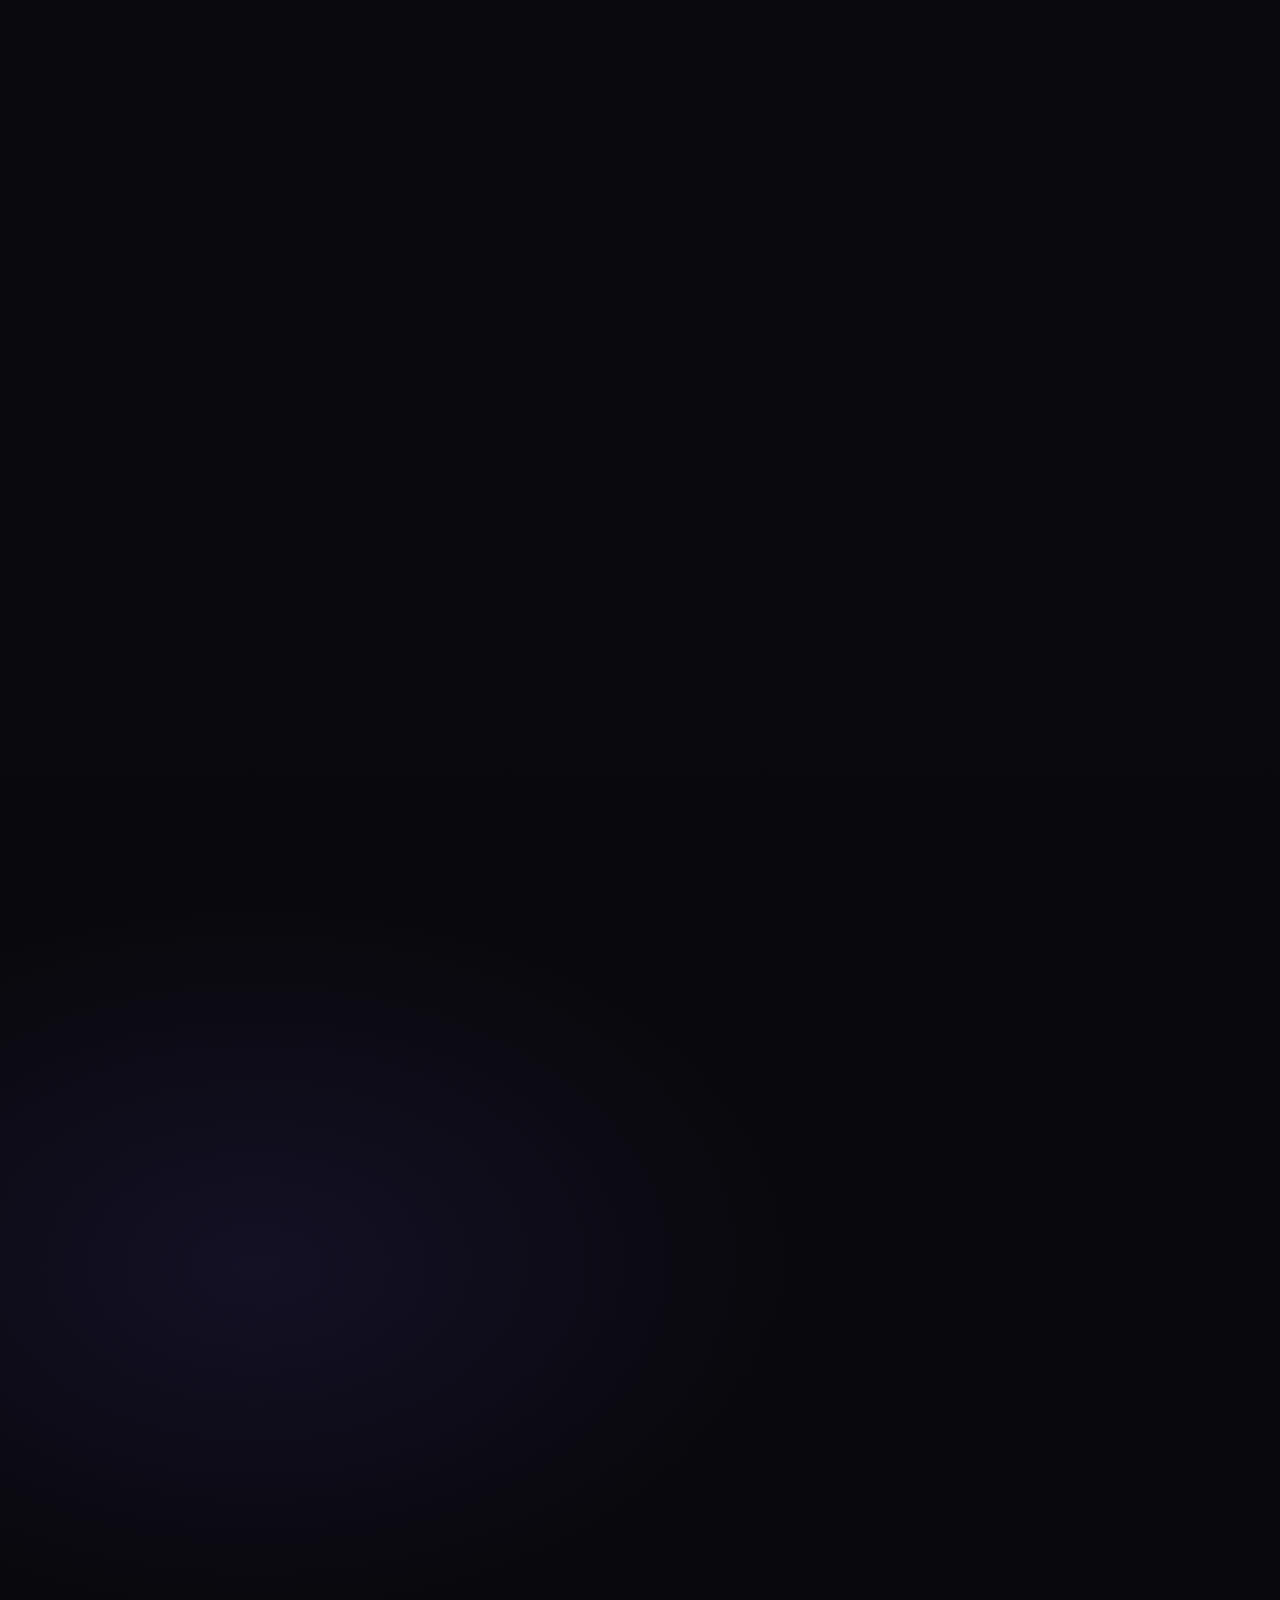
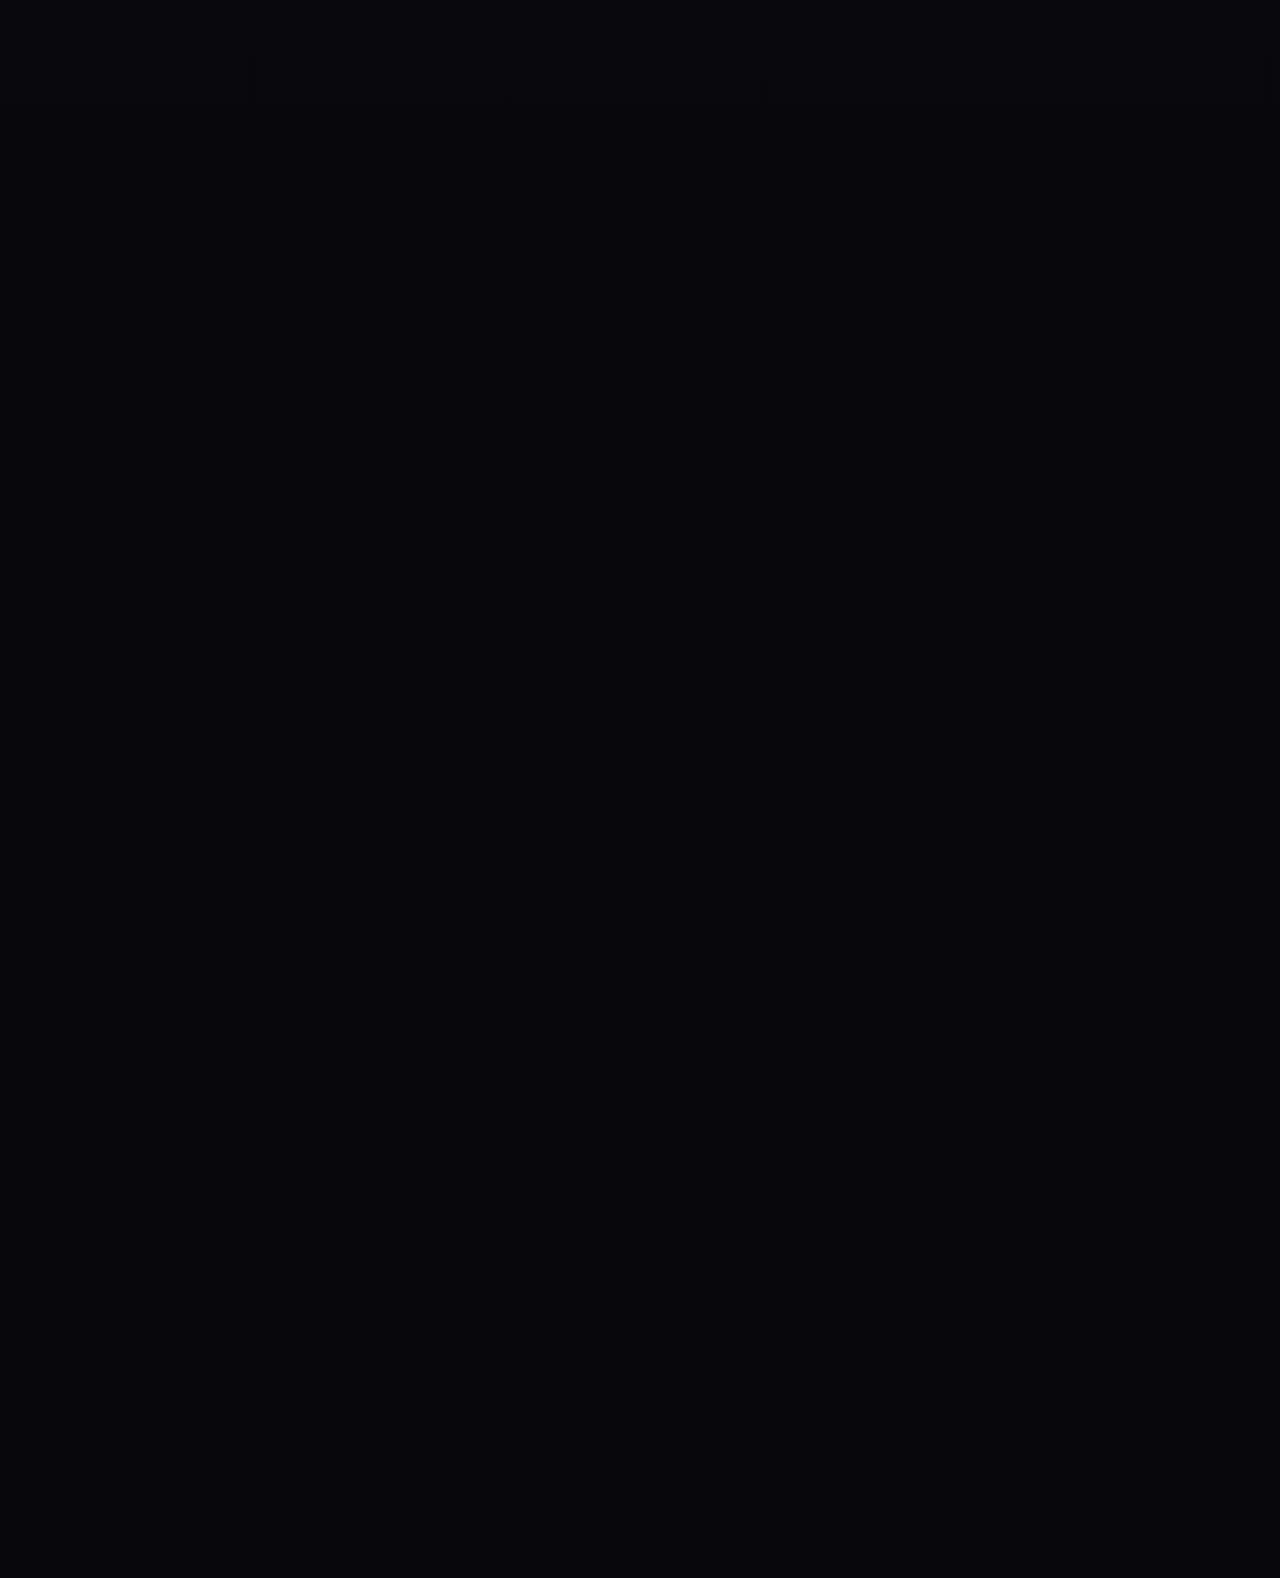
==== commit 4990b7ac: "index.html" ====
--- a/index.html
+++ b/index.html
@@ -210,7 +210,7 @@
              data-video="diesel.mp4"
              aria-label="Otwórz wideo: Diesel — Performance UGC">
             <div class="work__thumb">
-             <video class="work__video" data-src="diesel.mp4" muted loop playsinline preload="none"></video>
+             <video class="work__video" playsinline muted loop preload="metadata" data-src="diesel.mp4" muted loop playsinline preload="none"></video>
              <div class="work__play" aria-hidden="true">▶</div>
             </div>
             <div class="work__meta">
@@ -225,7 +225,7 @@
              data-video="film-2.mp4"
              aria-label="Otwórz wideo: UGC Ads — Meta">
             <div class="work__thumb">
-              <video class="work__video" data-src="film-2.mp4" muted loop playsinline preload="none"></video>
+              <video class="work__video" playsinline muted loop preload="metadata" data-src="film-2.mp4" muted loop playsinline preload="none"></video>
             </div>
             <div class="work__meta">
               <div class="work__title">UGC Ads — Meta</div>
@@ -239,7 +239,7 @@
              data-video="film-3.mp4"
              aria-label="Otwórz wideo: UGC — TikTok">
             <div class="work__thumb">
-              <video class="work__video" data-src="film-3.mp4" muted loop playsinline preload="none"></video>
+              <video class="work__video" playsinline muted loop preload="metadata" data-src="film-3.mp4" muted loop playsinline preload="none"></video>
             </div>
             <div class="work__meta">
               <div class="work__title">UGC — TikTok</div>
--- a/styles.css
+++ b/styles.css
@@ -1004,3 +1004,39 @@
     padding: 0 10px;
   }
 }
+
+.form-note a{
+  color: rgba(215,180,106,.92);
+  font-weight: 900;
+}
+.form-note a:hover{
+  text-decoration: underline;
+}
+
+/* FINAL POLISH (mobile/iOS) */
+
+/* header spacing: logo + lang + burger nie będą się ściskać */
+.header__inner{
+  flex-wrap: wrap;
+}
+
+/* na małych ekranach: lang switch i burger w jednej linii po prawej */
+@media (max-width: 520px){
+  .header__inner{
+    gap: 10px;
+  }
+  .lang-switch{
+    margin-left: auto;
+  }
+}
+
+/* poprawa klikalności elementów w portfolio */
+.work{
+  -webkit-tap-highlight-color: transparent;
+}
+
+/* modal: nie pozwól na “przewijanie tła” na iOS */
+body.modal-open{
+  position: fixed;
+  width: 100%;
+}
--- a/styles.css
+++ b/styles.css
@@ -1004,3 +1004,39 @@
     padding: 0 10px;
   }
 }
+
+.form-note a{
+  color: rgba(215,180,106,.92);
+  font-weight: 900;
+}
+.form-note a:hover{
+  text-decoration: underline;
+}
+
+/* FINAL POLISH (mobile/iOS) */
+
+/* header spacing: logo + lang + burger nie będą się ściskać */
+.header__inner{
+  flex-wrap: wrap;
+}
+
+/* na małych ekranach: lang switch i burger w jednej linii po prawej */
+@media (max-width: 520px){
+  .header__inner{
+    gap: 10px;
+  }
+  .lang-switch{
+    margin-left: auto;
+  }
+}
+
+/* poprawa klikalności elementów w portfolio */
+.work{
+  -webkit-tap-highlight-color: transparent;
+}
+
+/* modal: nie pozwól na “przewijanie tła” na iOS */
+body.modal-open{
+  position: fixed;
+  width: 100%;
+}
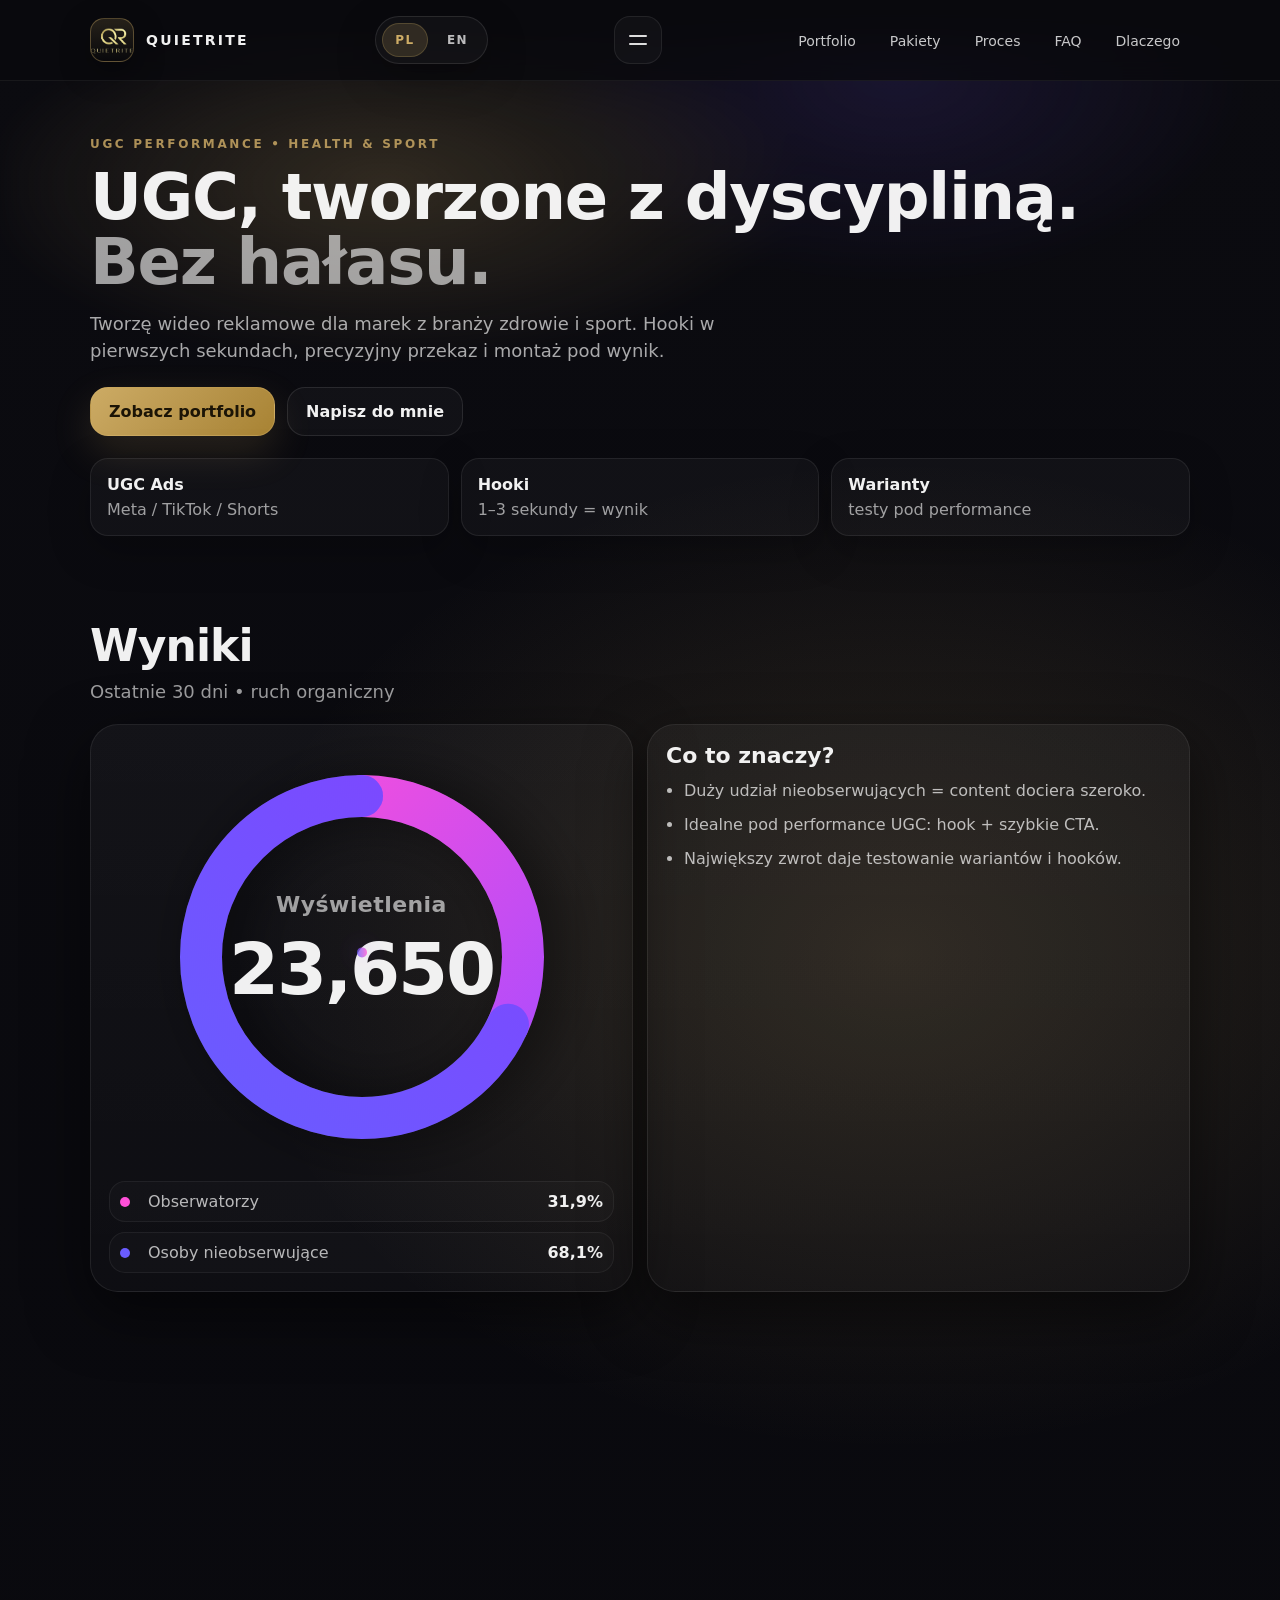
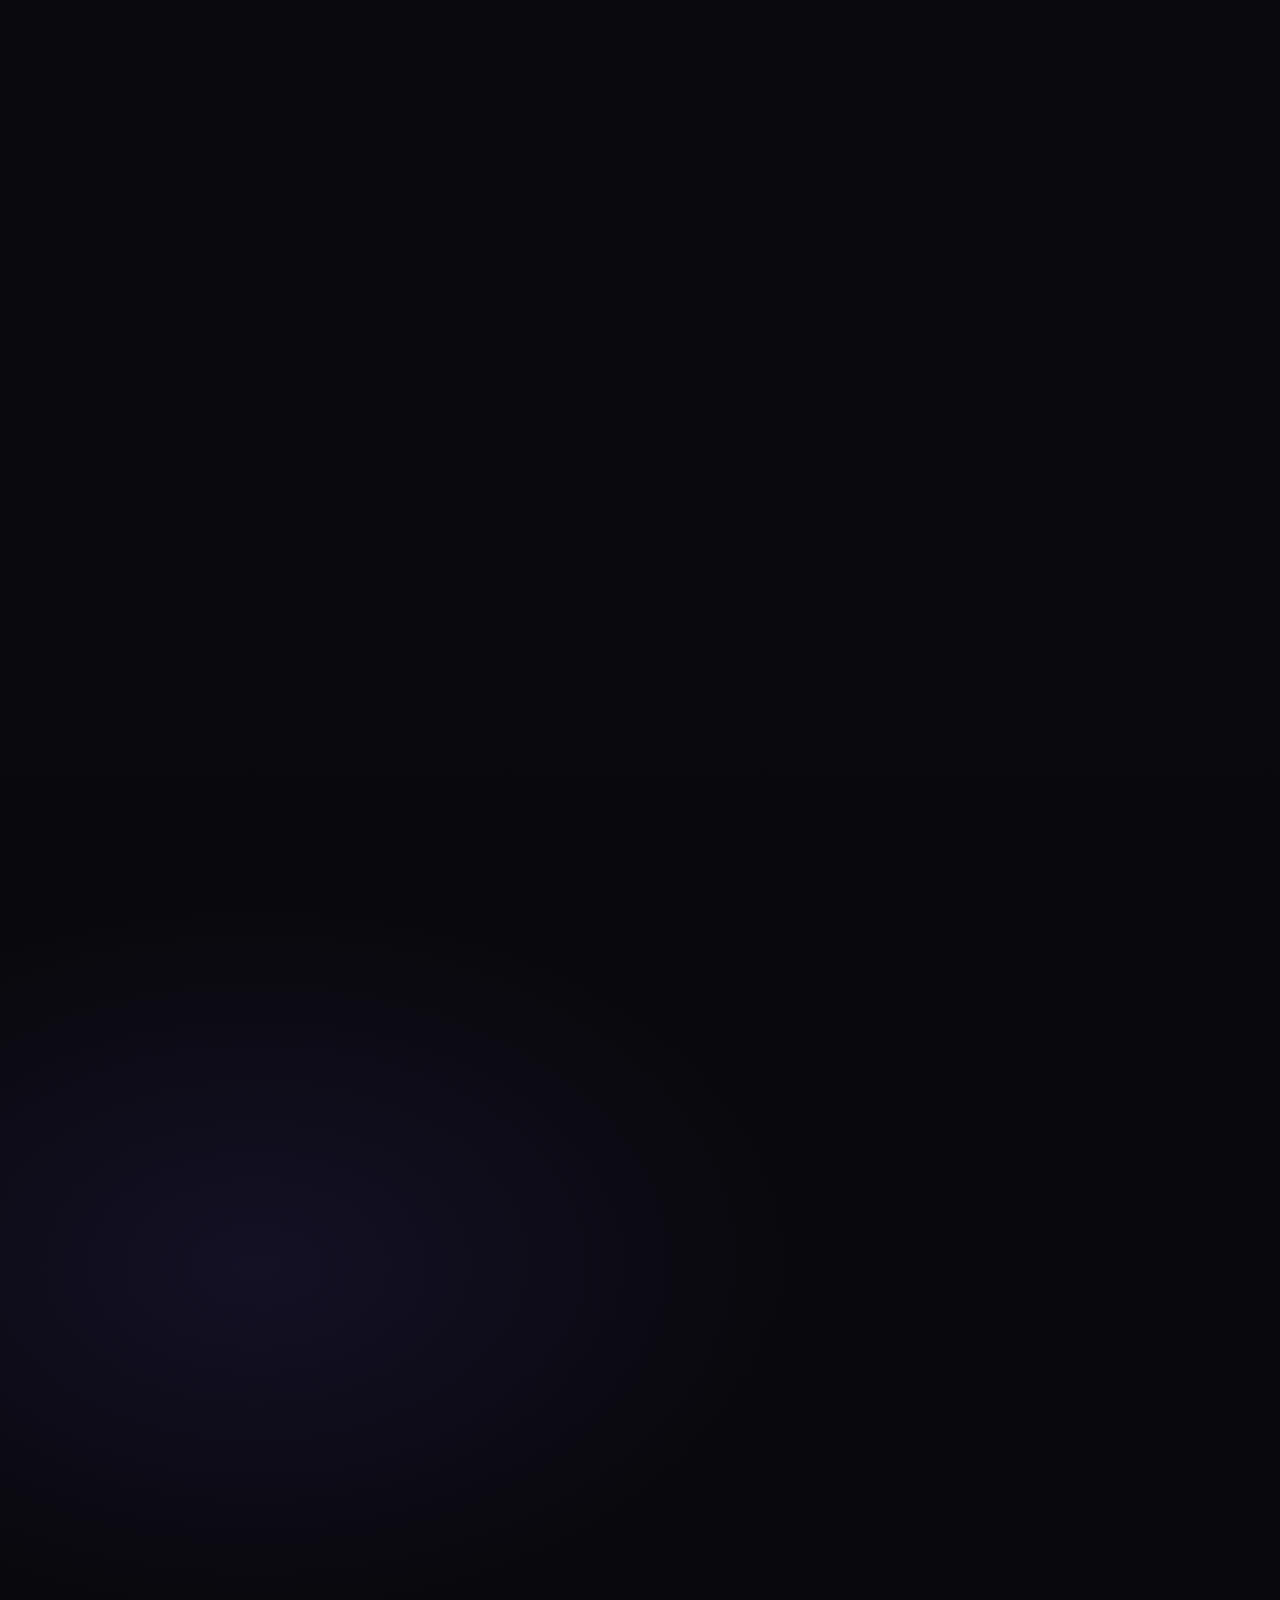
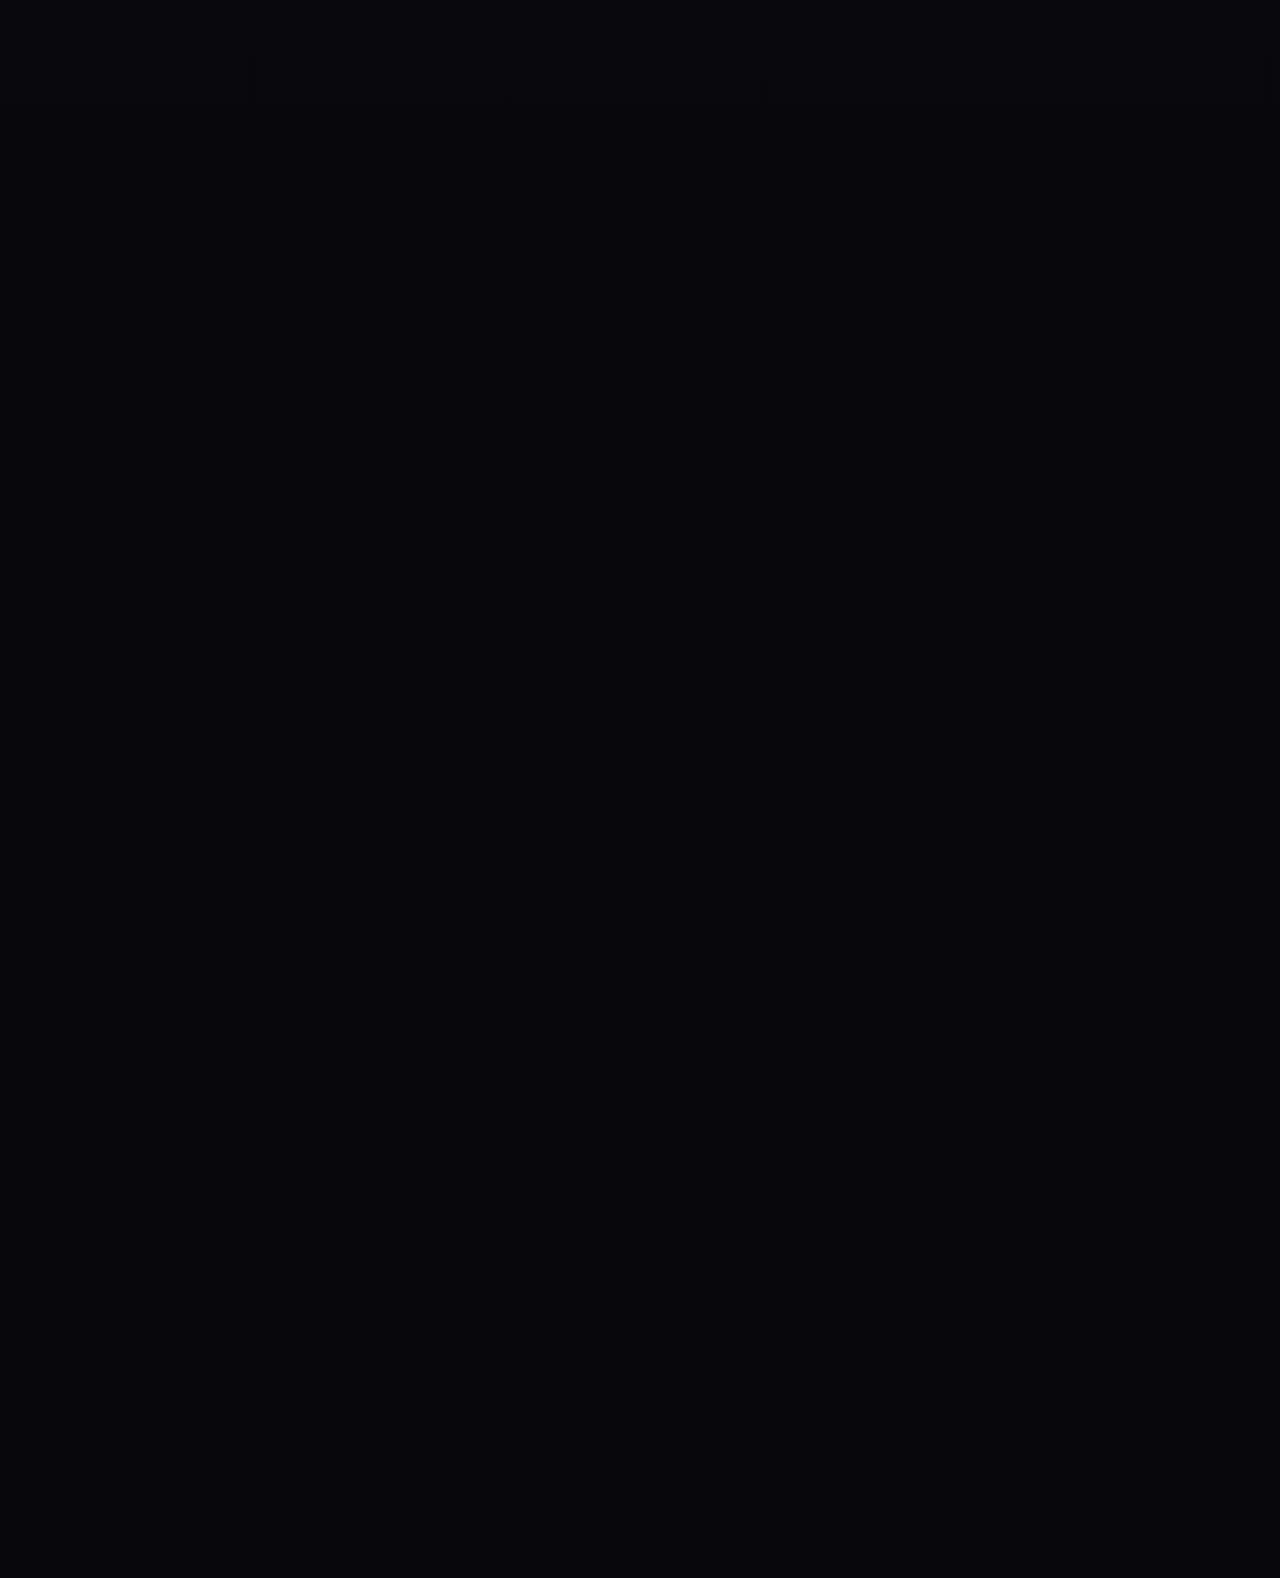
==== commit 52976d48: "index.html" ====
--- a/index.html
+++ b/index.html
@@ -50,9 +50,9 @@
   <!-- Perf -->
   <link rel="preload" href="styles.css?v=10" as="style">
   <link rel="preload" href="quietrite-logo.png" as="image" fetchpriority="high">
-  <link rel="stylesheet" href="styles.css?v=10">
-  <link rel="preload" href="script.js?v=10" as="script">
-  <script src="script.js?v=10" defer></script>
+  <link rel="stylesheet" href="styles.css?v=11">
+  <link rel="preload" href="script.js?v=11" as="script">
+  <script src="script.js?v=11" defer></script>
 </head>
 
 <body>
--- a/styles.css
+++ b/styles.css
@@ -1040,3 +1040,24 @@
   position: fixed;
   width: 100%;
 }
+
+.work__video{
+  width: 100%;
+  height: 100%;
+  object-fit: cover;
+  border-radius: inherit;
+  display: block;
+  background: #000;
+}
+
+/* Accessibility / focus */
+
+:focus-visible{
+  outline: 2px solid rgba(215,180,106,.85);
+  outline-offset: 3px;
+  border-radius: 12px;
+}
+
+input, select, textarea{
+  font: inherit;
+}
--- a/styles.css
+++ b/styles.css
@@ -1040,3 +1040,24 @@
   position: fixed;
   width: 100%;
 }
+
+.work__video{
+  width: 100%;
+  height: 100%;
+  object-fit: cover;
+  border-radius: inherit;
+  display: block;
+  background: #000;
+}
+
+/* Accessibility / focus */
+
+:focus-visible{
+  outline: 2px solid rgba(215,180,106,.85);
+  outline-offset: 3px;
+  border-radius: 12px;
+}
+
+input, select, textarea{
+  font: inherit;
+}
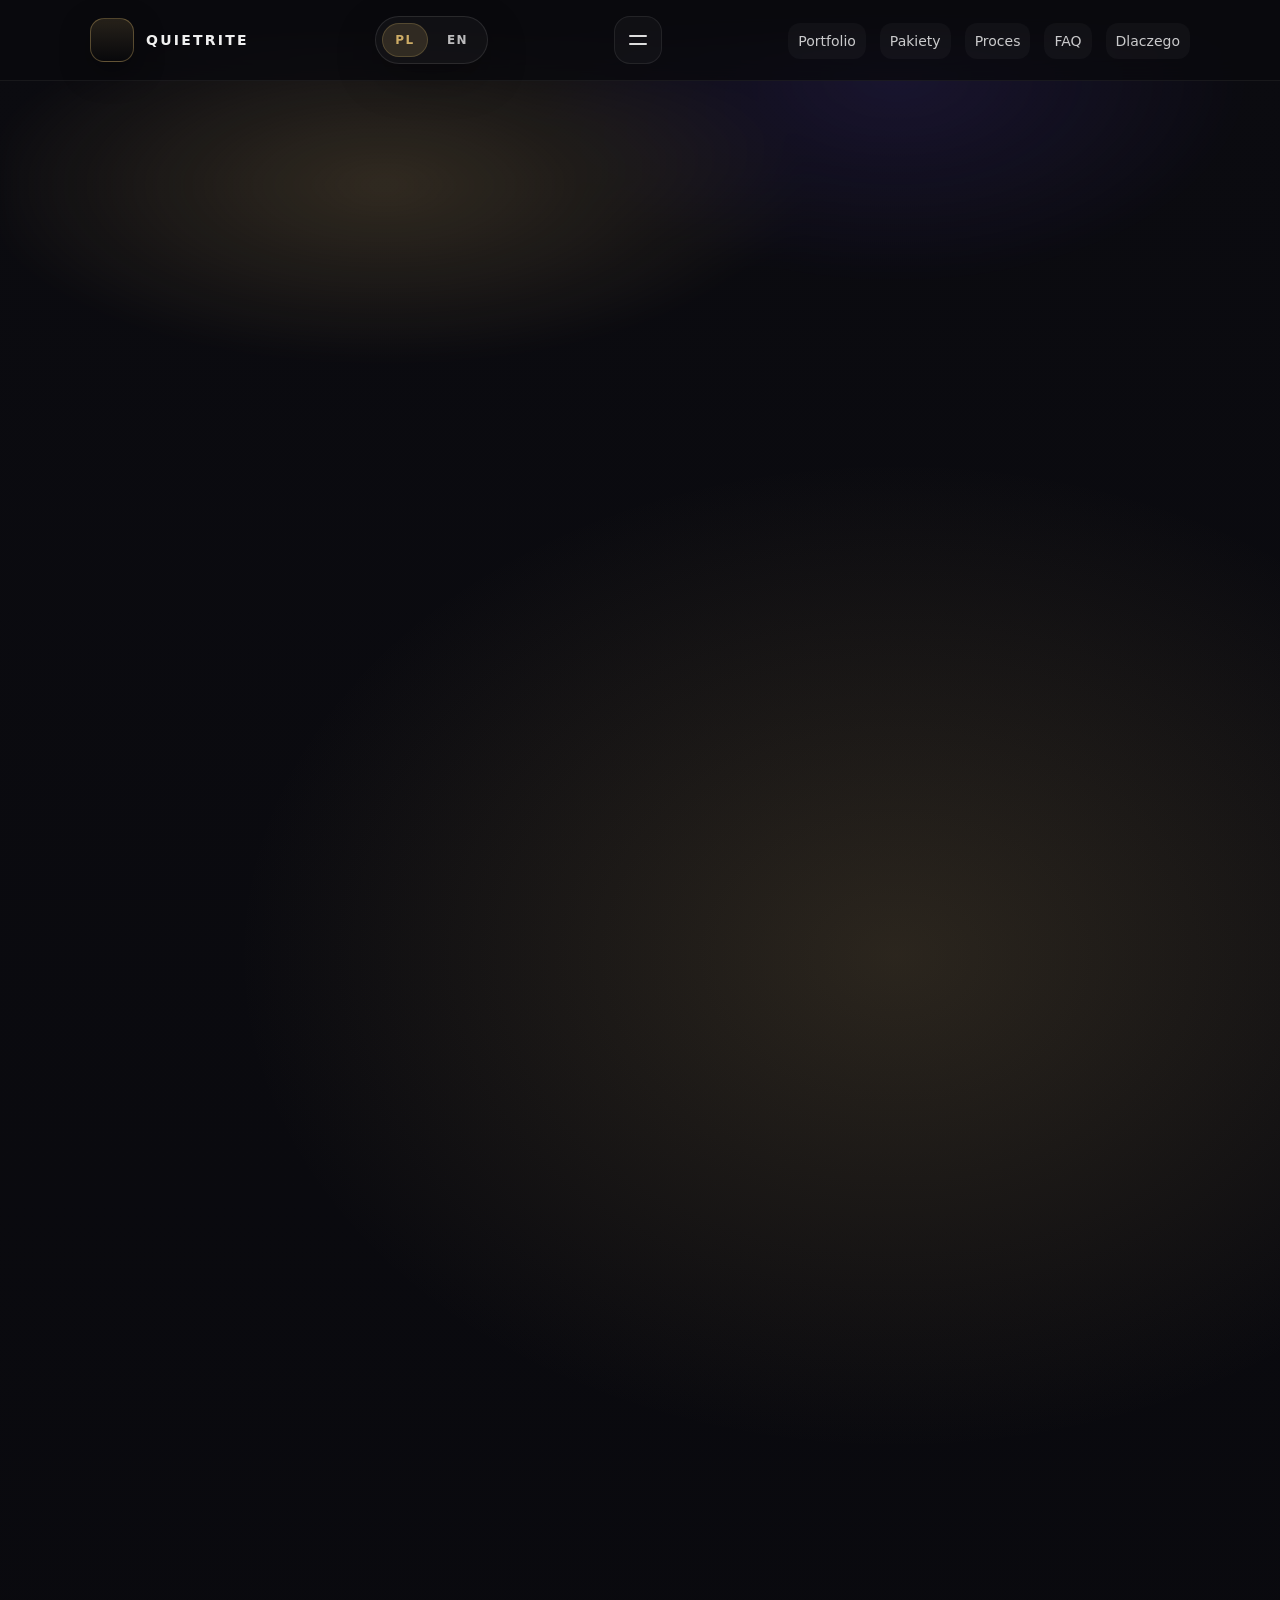
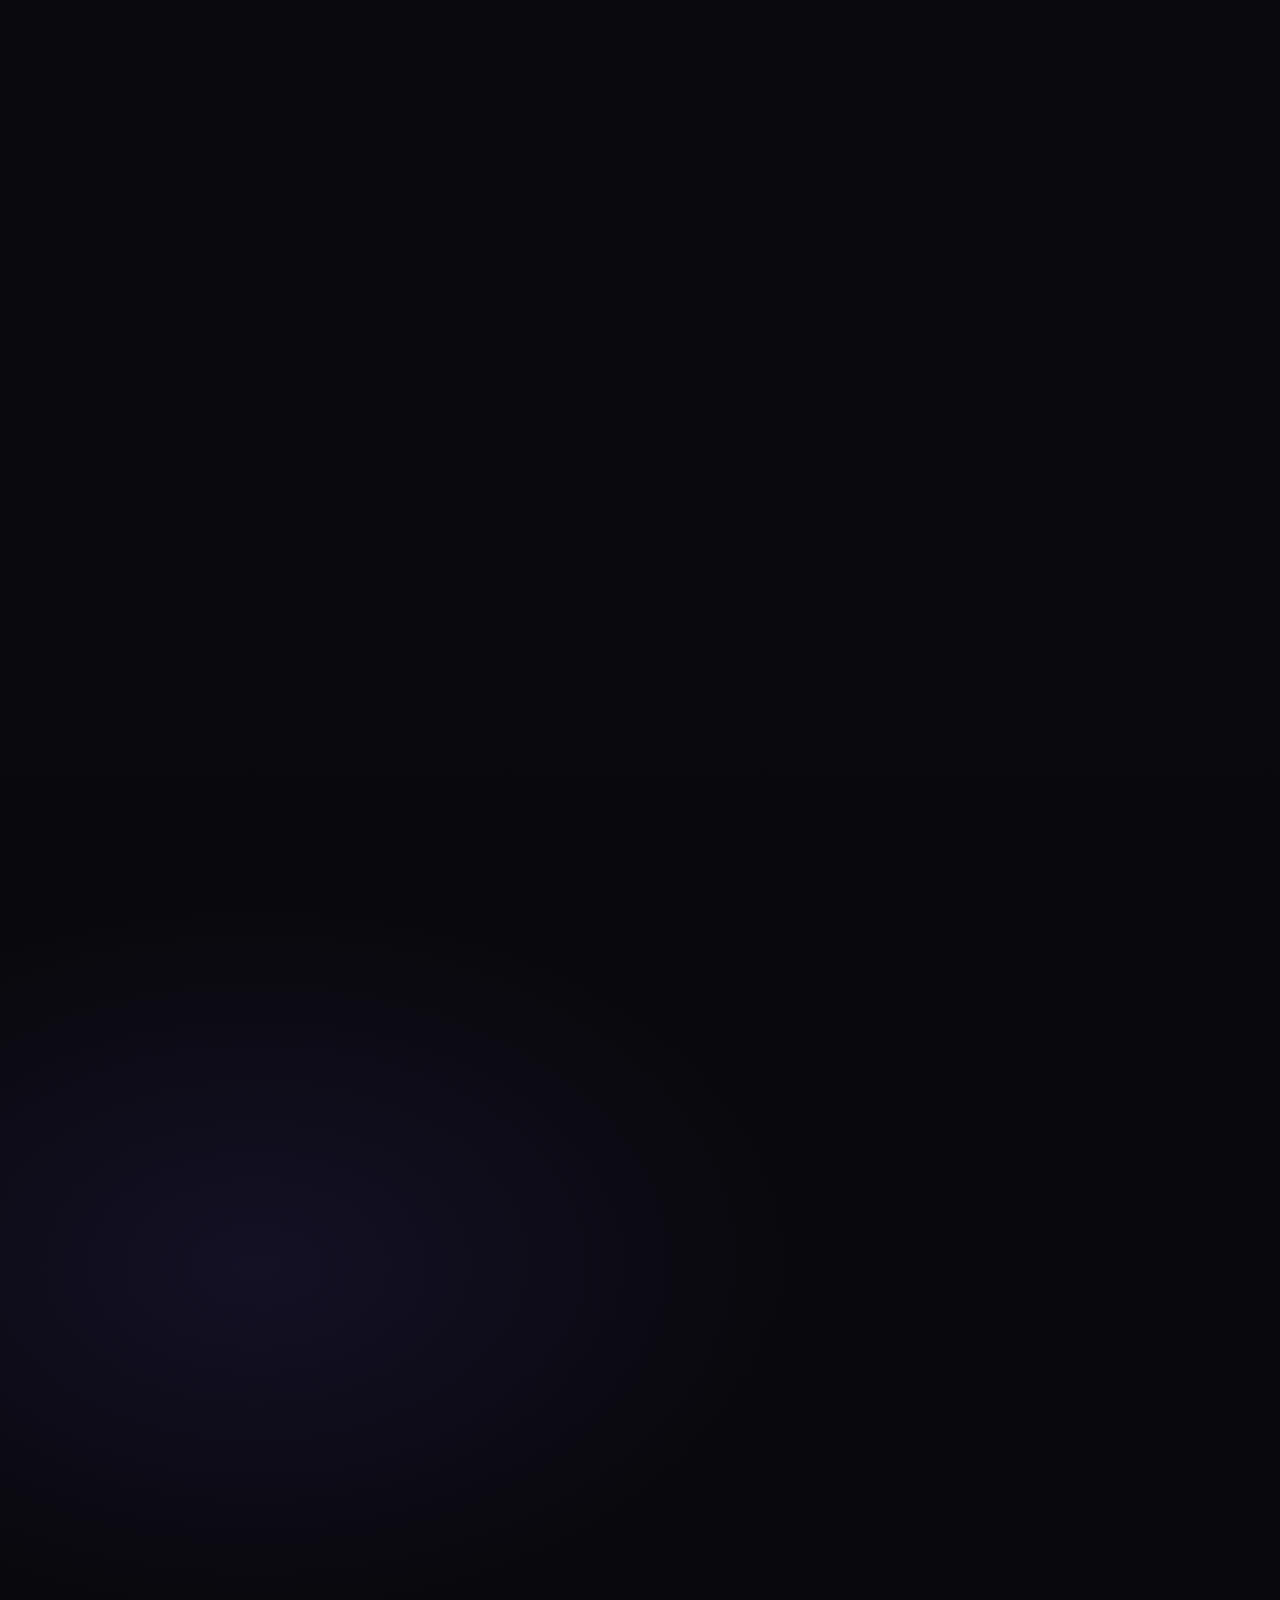
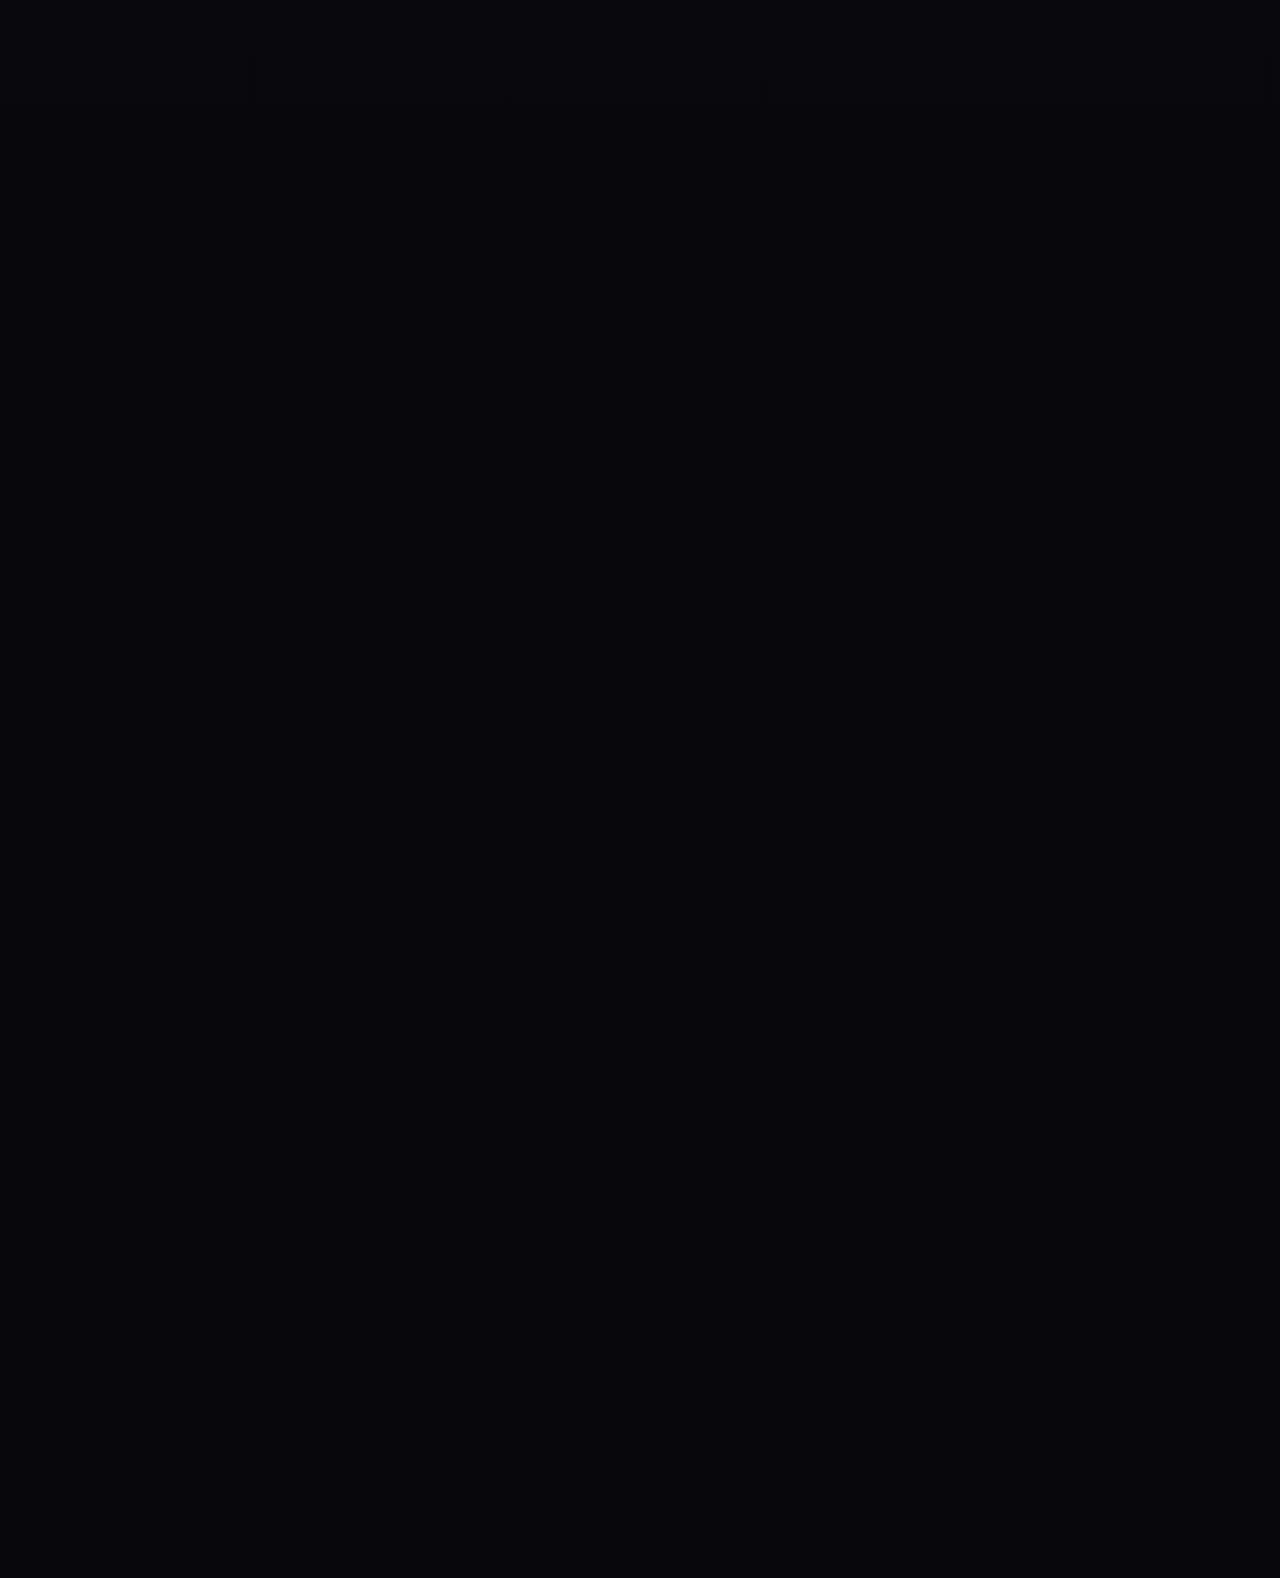
==== commit f142f280: "index.html" ====
--- a/index.html
+++ b/index.html
@@ -555,5 +555,39 @@
     "inLanguage":"pl-PL"
   }
   </script>
+  
+  <script type="application/ld+json">
+{
+  "@context": "https://schema.org",
+  "@type": "FAQPage",
+  "@id": "https://quietrite.pl/#faq",
+  "mainEntity": [
+    {
+      "@type": "Question",
+      "name": "Ile trwa realizacja?",
+      "acceptedAnswer": {
+        "@type": "Answer",
+        "text": "Zwykle 3–7 dni roboczych w zależności od pakietu i liczby wariantów."
+      }
+    },
+    {
+      "@type": "Question",
+      "name": "Czy robisz warianty pod A/B?",
+      "acceptedAnswer": {
+        "@type": "Answer",
+        "text": "Tak — szczególnie w PRO/ELITE, bo testy hooków robią największą różnicę."
+      }
+    },
+    {
+      "@type": "Question",
+      "name": "Czy mogę dostać poprawki?",
+      "acceptedAnswer": {
+        "@type": "Answer",
+        "text": "Tak. W ELITE masz 2 rundy poprawek. W pozostałych — do ustalenia w briefie."
+      }
+    }
+  ]
+}
+</script>
 </body>
 </html>
--- a/styles.css
+++ b/styles.css
@@ -1061,3 +1061,39 @@
 input, select, textarea{
   font: inherit;
 }
+
+/* LEGAL PAGES (Privacy/Terms) — PRO aesthetics */
+
+.legal-header{
+  display:grid;
+  gap:10px;
+}
+
+.legal-actions{
+  display:flex;
+  gap:10px;
+  flex-wrap:wrap;
+  margin-top:6px;
+}
+
+.legal{
+  padding: 20px;
+}
+
+.legal .card__title{
+  font-size: 20px;
+}
+
+.legal p.muted{
+  line-height: 1.7;
+}
+
+.legal .bullets{
+  line-height: 1.75;
+}
+
+.legal-footer{
+  display:flex;
+  gap:10px;
+  flex-wrap:wrap;
+}
--- a/styles.css
+++ b/styles.css
@@ -1061,3 +1061,39 @@
 input, select, textarea{
   font: inherit;
 }
+
+/* LEGAL PAGES (Privacy/Terms) — PRO aesthetics */
+
+.legal-header{
+  display:grid;
+  gap:10px;
+}
+
+.legal-actions{
+  display:flex;
+  gap:10px;
+  flex-wrap:wrap;
+  margin-top:6px;
+}
+
+.legal{
+  padding: 20px;
+}
+
+.legal .card__title{
+  font-size: 20px;
+}
+
+.legal p.muted{
+  line-height: 1.7;
+}
+
+.legal .bullets{
+  line-height: 1.75;
+}
+
+.legal-footer{
+  display:flex;
+  gap:10px;
+  flex-wrap:wrap;
+}
